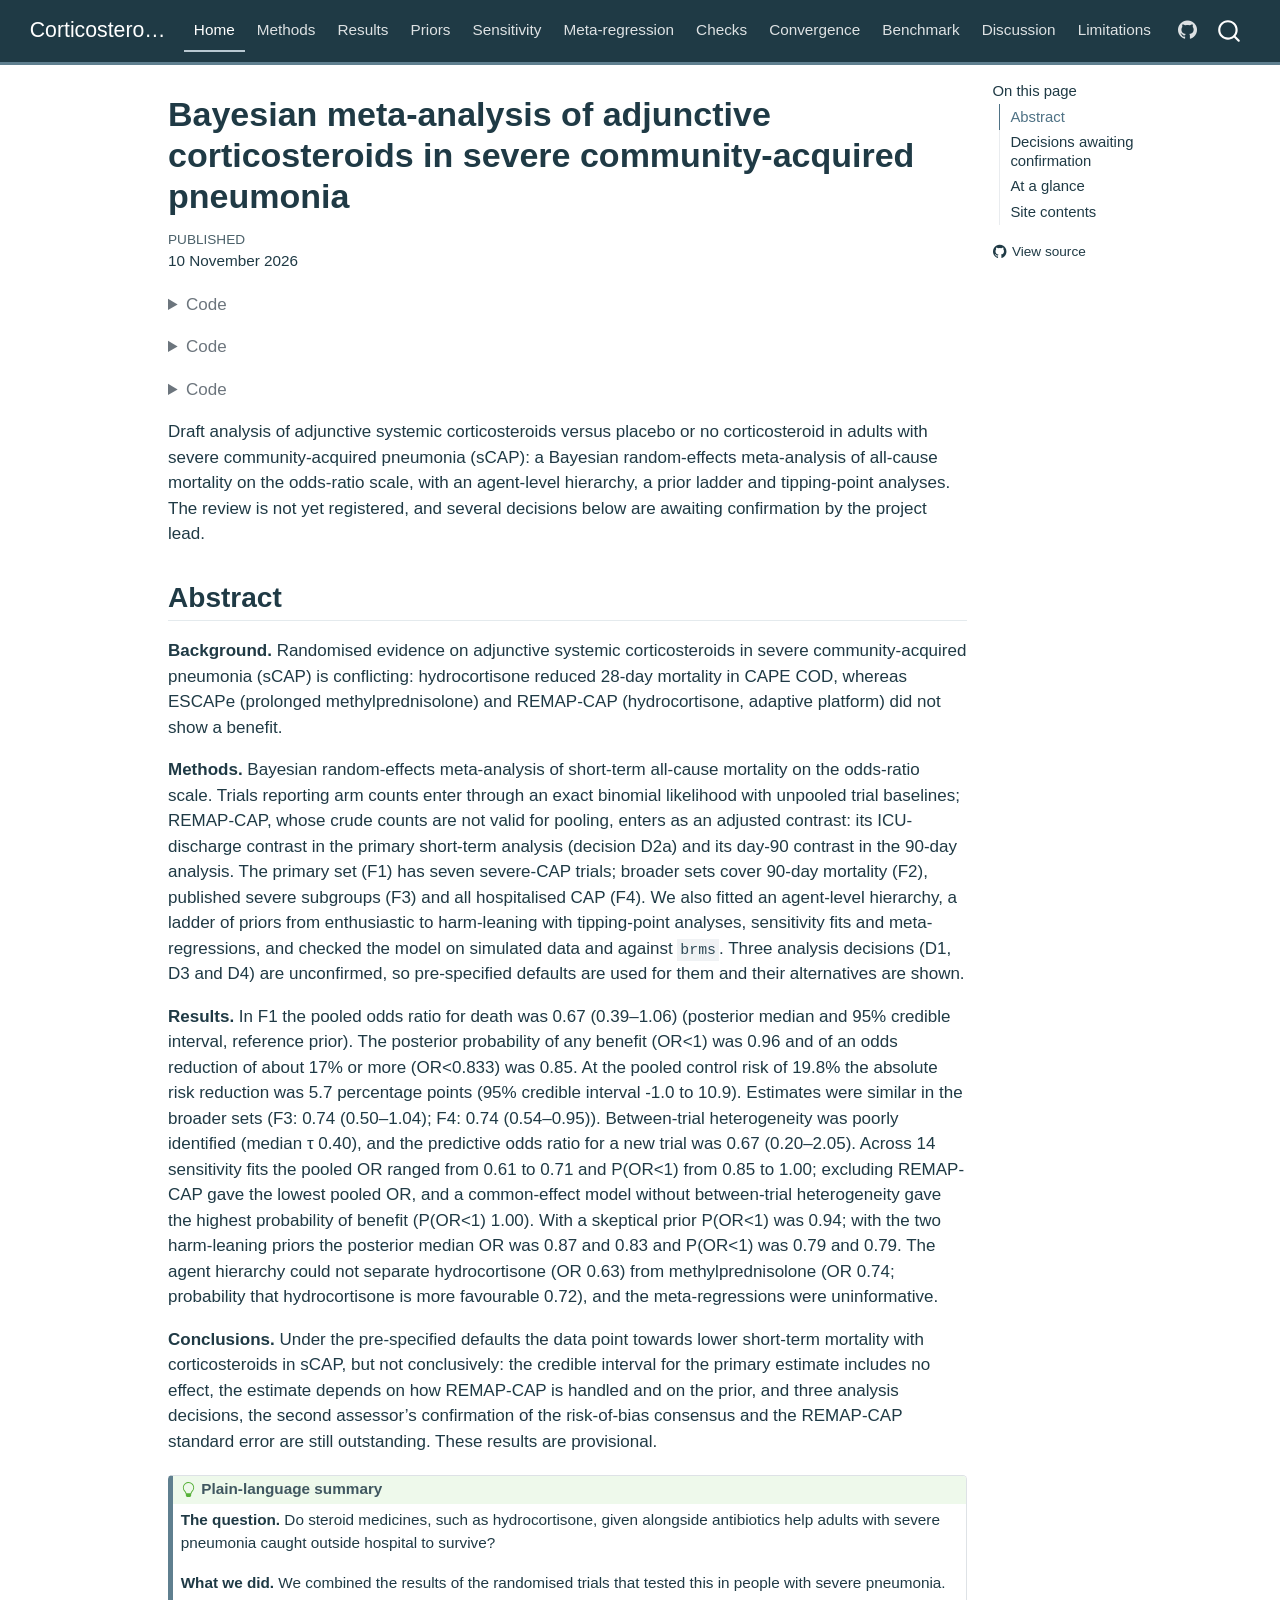
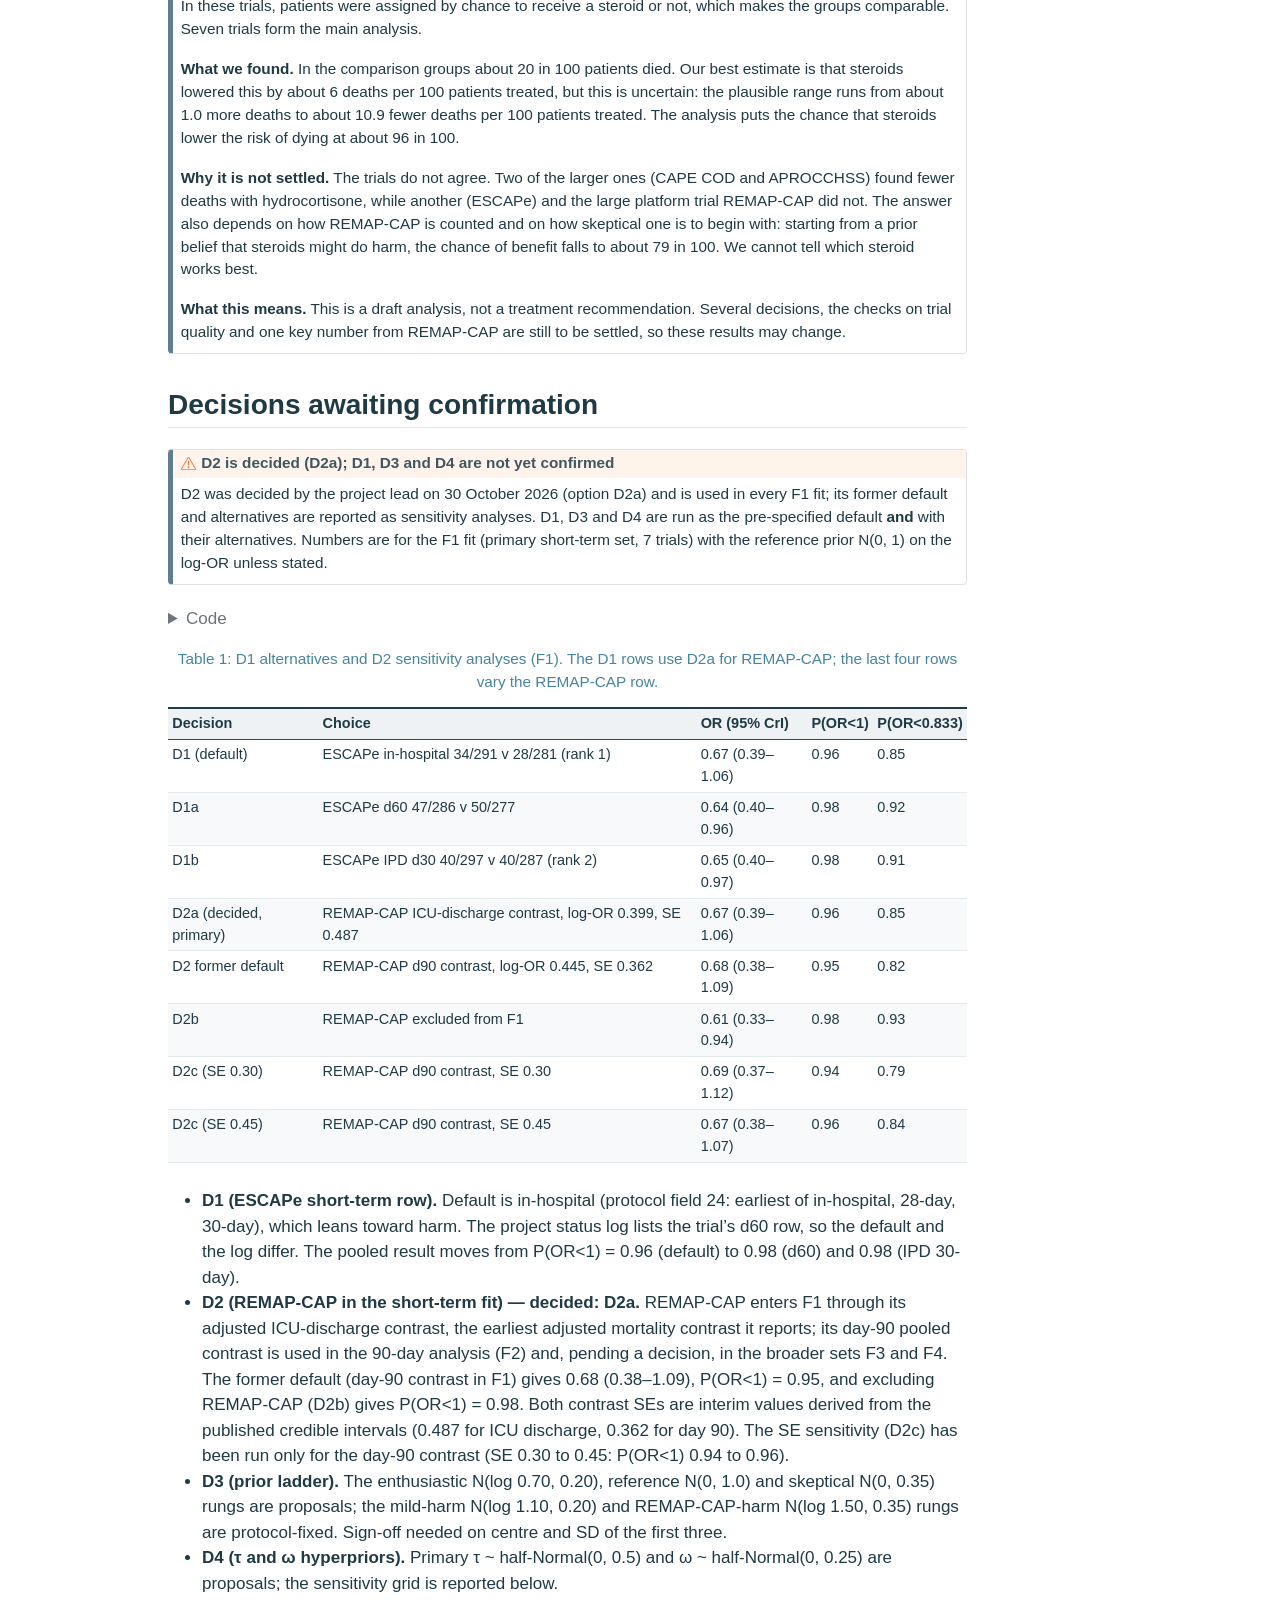
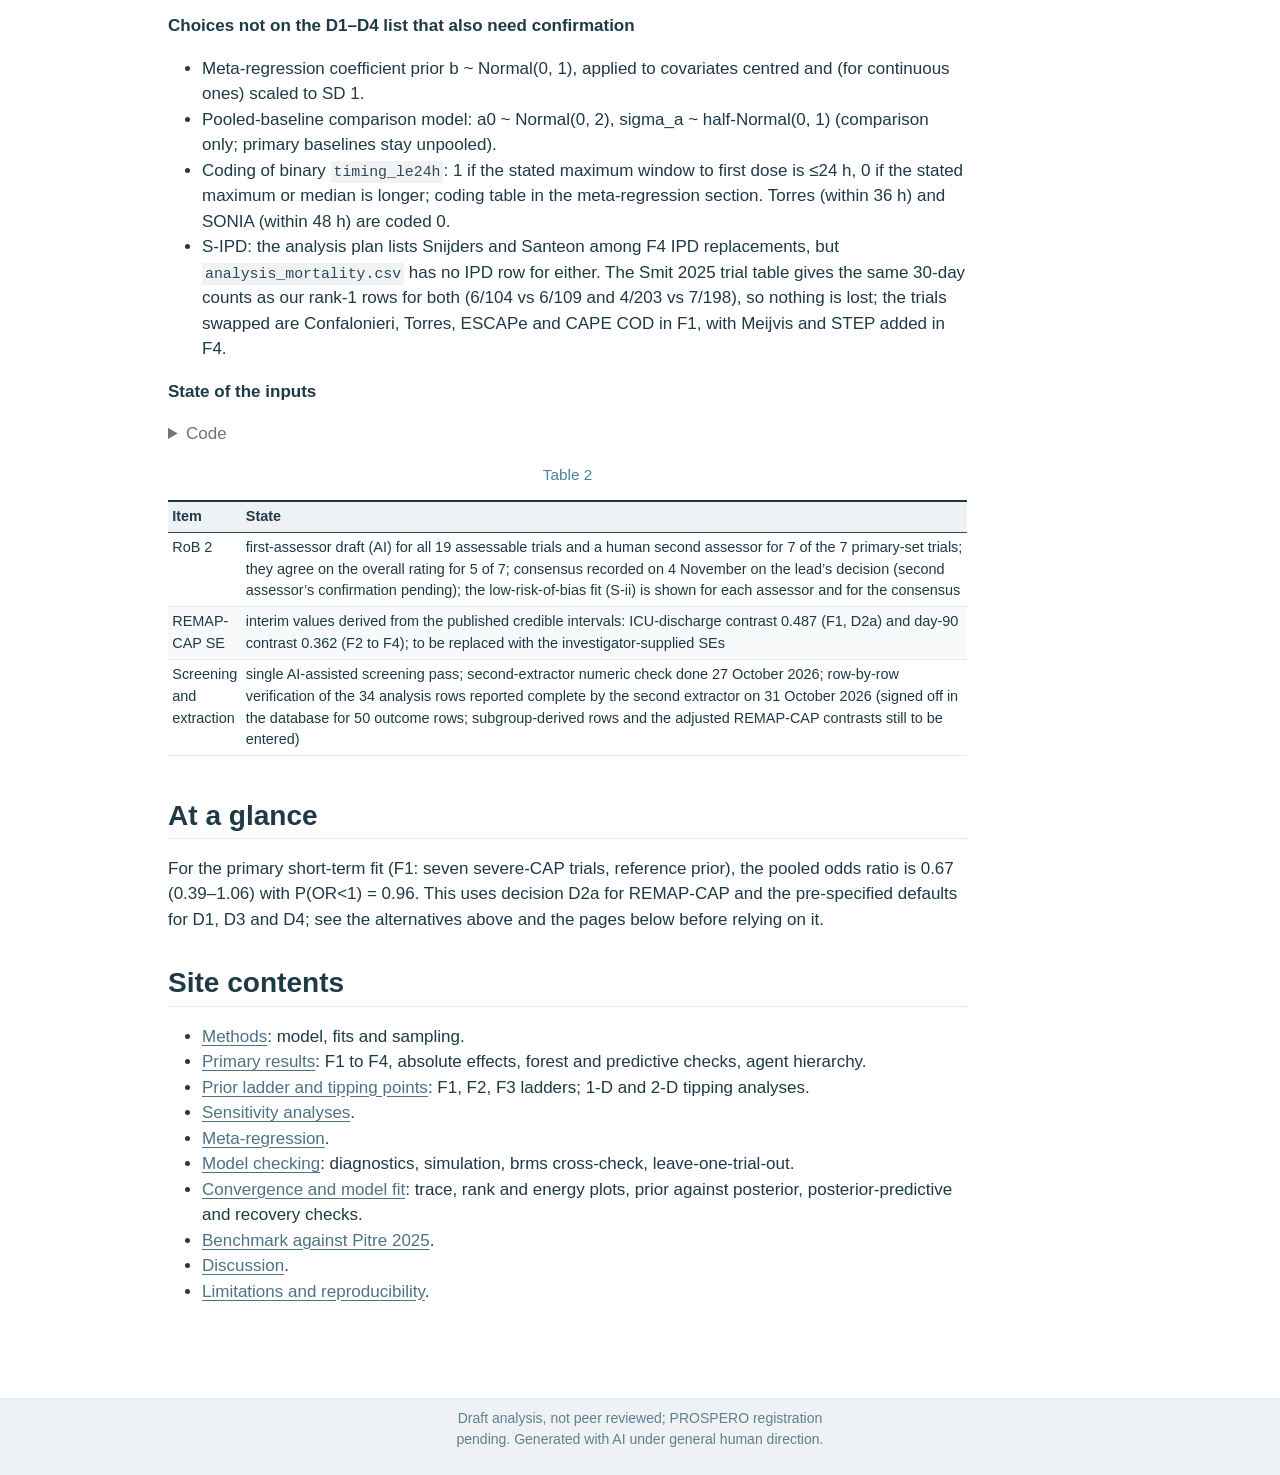
==== docs/index.html @ bb54af16 "Apply D2a to the report text, re-run pipeline, report-level PRISMA draft - Report: index, sensitivit" ====
<!DOCTYPE html>
<html xmlns="http://www.w3.org/1999/xhtml" lang="en" xml:lang="en"><head>

<meta charset="utf-8">
<meta name="generator" content="quarto-1.11.9">

<meta name="viewport" content="width=device-width, initial-scale=1.0, user-scalable=yes">

<meta name="author" content="">
<meta name="dcterms.date" content="2026-11-10">

<title>Bayesian meta-analysis of adjunctive corticosteroids in severe community-acquired pneumonia – Corticosteroids in sCAP</title>
<style>
/* Default styles provided by pandoc.
** See https://pandoc.org/MANUAL.html#variables-for-html for config info.
*/
span.smallcaps{font-variant: small-caps;}
div.columns{display: flex; gap: 1.5em;}
div.column{flex: auto;}
@media screen {
div.columns{gap: min(4vw, 1.5em);}
div.column{overflow-x: auto;}
}
div.hanging-indent{margin-left: 1.5em; text-indent: -1.5em;}
ul.task-list{list-style: none;}
ul.task-list li input[type="checkbox"] {
  width: 0.8em;
  margin: 0 0.8em 0.2em -1em; /* quarto-specific, see https://github.com/quarto-dev/quarto-cli/issues/4556 */ 
  vertical-align: middle;
}
/* CSS for syntax highlighting */
html { -webkit-text-size-adjust: 100%; }
pre > code.sourceCode { white-space: pre; position: relative; }
pre > code.sourceCode > span { display: inline-block; line-height: 1.25; }
pre > code.sourceCode > span:empty { height: 1.2em; }
.sourceCode { overflow: visible; }
code.sourceCode > span { color: inherit; text-decoration: inherit; }
div.sourceCode { margin: 1em 0; }
pre.sourceCode { margin: 0; }
@media screen {
div.sourceCode { overflow: auto; }
}
@media print {
pre > code.sourceCode { white-space: pre-wrap; }
pre > code.sourceCode > span { text-indent: -5em; padding-left: 5em; }
}
pre.numberSource code
  { counter-reset: source-line 0; }
pre.numberSource code > span
  { position: relative; left: -4em; counter-increment: source-line; }
pre.numberSource code > span > a:first-child::before
  { content: counter(source-line);
    position: relative; left: -1em; text-align: right; vertical-align: baseline;
    border: none; display: inline-block;
    -webkit-touch-callout: none; -webkit-user-select: none;
    -khtml-user-select: none; -moz-user-select: none;
    -ms-user-select: none; user-select: none;
    padding: 0 4px; width: 4em;
  }
pre.numberSource { margin-left: 3em;  padding-left: 4px; }
div.sourceCode
  {   }
@media screen {
pre > code.sourceCode > span > a:first-child::before { text-decoration: underline; }
}
</style>


<script src="site_libs/quarto-nav/quarto-nav.js"></script>
<script src="site_libs/quarto-nav/headroom.min.js"></script>
<script src="site_libs/clipboard/clipboard.min.js"></script>
<script src="site_libs/quarto-search/autocomplete.umd.js"></script>
<script src="site_libs/quarto-search/fuse.min.js"></script>
<script src="site_libs/quarto-search/quarto-search.js"></script>
<meta name="quarto:offset" content="./">
<script src="site_libs/quarto-html/quarto.js" type="module"></script>
<script src="site_libs/quarto-html/tabsets/tabsets.js" type="module"></script>
<script src="site_libs/quarto-html/scrollable-regions/scrollable-regions.js" type="module"></script>
<script src="site_libs/quarto-html/popper.min.js"></script>
<script src="site_libs/quarto-html/tippy.umd.min.js"></script>
<script src="site_libs/quarto-html/anchor.min.js"></script>
<link href="site_libs/quarto-html/tippy.css" rel="stylesheet">
<link href="site_libs/quarto-html/quarto-syntax-highlighting-63b5708e65d6cd79cd7618c58d0c21e7.css" rel="stylesheet" id="quarto-text-highlighting-styles">
<script src="site_libs/bootstrap/bootstrap.min.js"></script>
<link href="site_libs/bootstrap/bootstrap-icons.css" rel="stylesheet">
<link href="site_libs/bootstrap/bootstrap-1aaa846398f9ed41f00b4dc0e5685021.min.css" rel="stylesheet" append-hash="true" id="quarto-bootstrap" data-mode="light">
<script id="quarto-search-options" type="application/json">{
  "location": "navbar",
  "copy-button": false,
  "collapse-after": 3,
  "panel-placement": "end",
  "type": "overlay",
  "limit": 50,
  "keyboard-shortcut": [
    "f",
    "/",
    "s"
  ],
  "show-item-context": false,
  "language": {
    "search-no-results-text": "No results",
    "search-matching-documents-text": "matching documents",
    "search-copy-link-title": "Copy link to search",
    "search-hide-matches-text": "Hide additional matches",
    "search-more-match-text": "more match in this document",
    "search-more-matches-text": "more matches in this document",
    "search-clear-button-title": "Clear",
    "search-text-placeholder": "",
    "search-detached-cancel-button-title": "Cancel",
    "search-submit-button-title": "Submit",
    "search-label": "Search"
  }
}</script>


</head>

<body class="nav-fixed quarto-light"><a id="quarto-skip-link" class="visually-hidden-focusable" href="#quarto-document-content">Skip to main content</a>

<div id="quarto-search-results"></div>
  <header id="quarto-header" class="headroom fixed-top">
    <nav class="navbar navbar-expand-lg " data-bs-theme="dark" aria-label="Site">
      <div class="navbar-container container-fluid">
      <div class="navbar-brand-container mx-auto">
    <a class="navbar-brand" href="./index.html">
    <span class="navbar-title">Corticosteroids in sCAP</span>
    </a>
  </div>
          <button class="navbar-toggler" type="button" data-bs-toggle="collapse" data-bs-target="#navbarCollapse" aria-controls="navbarCollapse" aria-expanded="false" aria-label="Toggle navigation" onclick="if (window.quartoToggleHeadroom) { window.quartoToggleHeadroom(); }">
  <span class="navbar-toggler-icon"></span>
</button>
          <div class="collapse navbar-collapse" id="navbarCollapse">
            <ul class="navbar-nav navbar-nav-scroll me-auto">
  <li class="nav-item">
    <a class="nav-link active" href="./index.html" aria-current="page"> 
<span class="menu-text">Home</span></a>
  </li>  
  <li class="nav-item">
    <a class="nav-link" href="./methods.html"> 
<span class="menu-text">Methods</span></a>
  </li>  
  <li class="nav-item">
    <a class="nav-link" href="./results.html"> 
<span class="menu-text">Results</span></a>
  </li>  
  <li class="nav-item">
    <a class="nav-link" href="./priors.html"> 
<span class="menu-text">Priors</span></a>
  </li>  
  <li class="nav-item">
    <a class="nav-link" href="./sensitivity.html"> 
<span class="menu-text">Sensitivity</span></a>
  </li>  
  <li class="nav-item">
    <a class="nav-link" href="./metaregression.html"> 
<span class="menu-text">Meta-regression</span></a>
  </li>  
  <li class="nav-item">
    <a class="nav-link" href="./checks.html"> 
<span class="menu-text">Checks</span></a>
  </li>  
  <li class="nav-item">
    <a class="nav-link" href="./convergence.html"> 
<span class="menu-text">Convergence</span></a>
  </li>  
  <li class="nav-item">
    <a class="nav-link" href="./benchmark.html"> 
<span class="menu-text">Benchmark</span></a>
  </li>  
  <li class="nav-item">
    <a class="nav-link" href="./discussion.html"> 
<span class="menu-text">Discussion</span></a>
  </li>  
  <li class="nav-item">
    <a class="nav-link" href="./limitations.html"> 
<span class="menu-text">Limitations</span></a>
  </li>  
</ul>
            <ul class="navbar-nav navbar-nav-scroll ms-auto">
  <li class="nav-item compact">
    <a class="nav-link" href="https://github.com/Russlewisbo/CAP-steroids"> <i class="bi bi-github" role="img" aria-label="GitHub repository">
</i> 
<span class="menu-text"></span></a>
  </li>  
</ul>
          </div> <!-- /navcollapse -->
            <div class="quarto-navbar-tools">
</div>
            <div id="quarto-search" class="" title="Search"></div>
      </div> <!-- /container-fluid -->
    </nav>
</header>
<!-- content -->
<div id="quarto-content" class="quarto-container page-columns page-rows-contents page-layout-article page-navbar">
<!-- sidebar -->
<!-- margin-sidebar -->
    <div id="quarto-margin-sidebar" class="sidebar margin-sidebar">
        <nav id="TOC" role="doc-toc" aria-labelledby="toc-title" class="toc-active">
    <h2 id="toc-title">On this page</h2>
   
  <ul>
  <li><a href="#abstract" id="toc-abstract" class="nav-link active" data-scroll-target="#abstract">Abstract</a></li>
  <li><a href="#decisions-awaiting-confirmation" id="toc-decisions-awaiting-confirmation" class="nav-link" data-scroll-target="#decisions-awaiting-confirmation">Decisions awaiting confirmation</a></li>
  <li><a href="#at-a-glance" id="toc-at-a-glance" class="nav-link" data-scroll-target="#at-a-glance">At a glance</a></li>
  <li><a href="#site-contents" id="toc-site-contents" class="nav-link" data-scroll-target="#site-contents">Site contents</a></li>
  </ul>
<div class="toc-actions"><ul><li><a href="https://github.com/Russlewisbo/CAP-steroids/blob/main/index.qmd" class="toc-action"><i class="bi bi-github"></i>View source</a></li></ul></div></nav>
    </div>
<!-- main -->
<main class="content" id="quarto-document-content" tabindex="-1">

<header id="title-block-header" class="quarto-title-block default">
<div class="quarto-title">
<h1 class="title">Bayesian meta-analysis of adjunctive corticosteroids in severe community-acquired pneumonia</h1>
</div>



<div class="quarto-title-meta">

    
    <div>
    <div class="quarto-title-meta-heading">Published</div>
    <div class="quarto-title-meta-contents">
      <p class="date">10 November 2026</p>
    </div>
  </div>
  
    
  </div>
  


</header>


<div class="cell">
<details class="code-fold">
<summary>Code</summary>
<div class="code-copy-outer-scaffold"><div class="sourceCode cell-code" id="cb1"><pre class="sourceCode r code-with-copy"><code class="sourceCode r"><span id="cb1-1"><a href="#cb1-1" aria-hidden="true" tabindex="-1"></a><span class="fu">library</span>(targets)</span>
<span id="cb1-2"><a href="#cb1-2" aria-hidden="true" tabindex="-1"></a><span class="fu">library</span>(dplyr)</span>
<span id="cb1-3"><a href="#cb1-3" aria-hidden="true" tabindex="-1"></a><span class="fu">library</span>(knitr)</span></code></pre></div><button title="Copy to Clipboard" class="code-copy-button"><i class="bi"></i></button></div>
</details>
</div>
<div class="cell">
<details class="code-fold">
<summary>Code</summary>
<div class="code-copy-outer-scaffold"><div class="sourceCode cell-code" id="cb2"><pre class="sourceCode r code-with-copy"><code class="sourceCode r"><span id="cb2-1"><a href="#cb2-1" aria-hidden="true" tabindex="-1"></a><span class="fu">source</span>(<span class="st">"_helpers.R"</span>)</span></code></pre></div><button title="Copy to Clipboard" class="code-copy-button"><i class="bi"></i></button></div>
</details>
</div>
<div class="cell">
<details class="code-fold">
<summary>Code</summary>
<div class="code-copy-outer-scaffold"><div class="sourceCode cell-code" id="cb3"><pre class="sourceCode r code-with-copy"><code class="sourceCode r"><span id="cb3-1"><a href="#cb3-1" aria-hidden="true" tabindex="-1"></a><span class="co"># Every table and figure on this site is read from the targets store (analysis/_targets)</span></span>
<span id="cb3-2"><a href="#cb3-2" aria-hidden="true" tabindex="-1"></a>s <span class="ot">&lt;-</span> <span class="fu">tar_read</span>(all_summary)</span>
<span id="cb3-3"><a href="#cb3-3" aria-hidden="true" tabindex="-1"></a>rob <span class="ot">&lt;-</span> <span class="fu">tar_read</span>(s_ii_status)</span>
<span id="cb3-4"><a href="#cb3-4" aria-hidden="true" tabindex="-1"></a>f1 <span class="ot">&lt;-</span> <span class="fu">filter</span>(s, id <span class="sc">==</span> <span class="st">"F1_default"</span>)</span>
<span id="cb3-5"><a href="#cb3-5" aria-hidden="true" tabindex="-1"></a>agent <span class="ot">&lt;-</span> <span class="fu">tar_read</span>(agent_F1)</span>
<span id="cb3-6"><a href="#cb3-6" aria-hidden="true" tabindex="-1"></a>sens_f1 <span class="ot">&lt;-</span> s <span class="sc">|&gt;</span> <span class="fu">filter</span>(set <span class="sc">==</span> <span class="st">"F1"</span>, (group <span class="sc">==</span> <span class="st">"sens"</span> <span class="sc">|</span> id <span class="sc">%in%</span> <span class="fu">c</span>(<span class="st">"F1_D2b"</span>, <span class="st">"F1_D2_d90"</span>)))</span></code></pre></div><button title="Copy to Clipboard" class="code-copy-button"><i class="bi"></i></button></div>
</details>
</div>
<p>Draft analysis of adjunctive systemic corticosteroids versus placebo or no corticosteroid in adults with severe community-acquired pneumonia (sCAP): a Bayesian random-effects meta-analysis of all-cause mortality on the odds-ratio scale, with an agent-level hierarchy, a prior ladder and tipping-point analyses. The review is not yet registered, and several decisions below are awaiting confirmation by the project lead.</p>
<section id="abstract" class="level2">
<h2 class="anchored" data-anchor-id="abstract">Abstract</h2>
<p><strong>Background.</strong> Randomised evidence on adjunctive systemic corticosteroids in severe community-acquired pneumonia (sCAP) is conflicting: hydrocortisone reduced 28-day mortality in CAPE COD, whereas ESCAPe (prolonged methylprednisolone) and REMAP-CAP (hydrocortisone, adaptive platform) did not show a benefit.</p>
<p><strong>Methods.</strong> Bayesian random-effects meta-analysis of short-term all-cause mortality on the odds-ratio scale. Trials reporting arm counts enter through an exact binomial likelihood with unpooled trial baselines; REMAP-CAP, whose crude counts are not valid for pooling, enters as an adjusted contrast: its ICU-discharge contrast in the primary short-term analysis (decision D2a) and its day-90 contrast in the 90-day analysis. The primary set (F1) has seven severe-CAP trials; broader sets cover 90-day mortality (F2), published severe subgroups (F3) and all hospitalised CAP (F4). We also fitted an agent-level hierarchy, a ladder of priors from enthusiastic to harm-leaning with tipping-point analyses, sensitivity fits and meta-regressions, and checked the model on simulated data and against <code>brms</code>. Three analysis decisions (D1, D3 and D4) are unconfirmed, so pre-specified defaults are used for them and their alternatives are shown.</p>
<p><strong>Results.</strong> In F1 the pooled odds ratio for death was 0.67 (0.39–1.06) (posterior median and 95% credible interval, reference prior). The posterior probability of any benefit (OR&lt;1) was 0.96 and of an odds reduction of about 17% or more (OR&lt;0.833) was 0.85. At the pooled control risk of 19.8% the absolute risk reduction was 5.7 percentage points (95% credible interval -1.0 to 10.9). Estimates were similar in the broader sets (F3: 0.74 (0.50–1.04); F4: 0.74 (0.54–0.95)). Between-trial heterogeneity was poorly identified (median τ 0.40), and the predictive odds ratio for a new trial was 0.67 (0.20–2.05). Across 14 sensitivity fits the pooled OR ranged from 0.61 to 0.71 and P(OR&lt;1) from 0.85 to 1.00; excluding REMAP-CAP gave the lowest pooled OR, and a common-effect model without between-trial heterogeneity gave the highest probability of benefit (P(OR&lt;1) 1.00). With a skeptical prior P(OR&lt;1) was 0.94; with the two harm-leaning priors the posterior median OR was 0.87 and 0.83 and P(OR&lt;1) was 0.79 and 0.79. The agent hierarchy could not separate hydrocortisone (OR 0.63) from methylprednisolone (OR 0.74; probability that hydrocortisone is more favourable 0.72), and the meta-regressions were uninformative.</p>
<p><strong>Conclusions.</strong> Under the pre-specified defaults the data point towards lower short-term mortality with corticosteroids in sCAP, but not conclusively: the credible interval for the primary estimate includes no effect, the estimate depends on how REMAP-CAP is handled and on the prior, and three analysis decisions, the second assessor’s confirmation of the risk-of-bias consensus and the REMAP-CAP standard error are still outstanding. These results are provisional.</p>
<div class="callout callout-style-default callout-tip callout-titled">
<div class="callout-header d-flex align-content-center">
<div class="callout-icon-container">
<i class="callout-icon"></i>
</div>
<div class="callout-title-container flex-fill">
<span class="screen-reader-only">Tip</span>Plain-language summary
</div>
</div>
<div class="callout-body-container callout-body">
<p><strong>The question.</strong> Do steroid medicines, such as hydrocortisone, given alongside antibiotics help adults with severe pneumonia caught outside hospital to survive?</p>
<p><strong>What we did.</strong> We combined the results of the randomised trials that tested this in people with severe pneumonia. In these trials, patients were assigned by chance to receive a steroid or not, which makes the groups comparable. Seven trials form the main analysis.</p>
<p><strong>What we found.</strong> In the comparison groups about 20 in 100 patients died. Our best estimate is that steroids lowered this by about 6 deaths per 100 patients treated, but this is uncertain: the plausible range runs from about 1.0 more deaths to about 10.9 fewer deaths per 100 patients treated. The analysis puts the chance that steroids lower the risk of dying at about 96 in 100.</p>
<p><strong>Why it is not settled.</strong> The trials do not agree. Two of the larger ones (CAPE COD and APROCCHSS) found fewer deaths with hydrocortisone, while another (ESCAPe) and the large platform trial REMAP-CAP did not. The answer also depends on how REMAP-CAP is counted and on how skeptical one is to begin with: starting from a prior belief that steroids might do harm, the chance of benefit falls to about 79 in 100. We cannot tell which steroid works best.</p>
<p><strong>What this means.</strong> This is a draft analysis, not a treatment recommendation. Several decisions, the checks on trial quality and one key number from REMAP-CAP are still to be settled, so these results may change.</p>
</div>
</div>
</section>
<section id="decisions-awaiting-confirmation" class="level2">
<h2 class="anchored" data-anchor-id="decisions-awaiting-confirmation">Decisions awaiting confirmation</h2>
<div class="callout callout-style-default callout-warning callout-titled">
<div class="callout-header d-flex align-content-center">
<div class="callout-icon-container">
<i class="callout-icon"></i>
</div>
<div class="callout-title-container flex-fill">
<span class="screen-reader-only">Warning</span>D2 is decided (D2a); D1, D3 and D4 are not yet confirmed
</div>
</div>
<div class="callout-body-container callout-body">
<p>D2 was decided by the project lead on 30 October 2026 (option D2a) and is used in every F1 fit; its former default and alternatives are reported as sensitivity analyses. D1, D3 and D4 are run as the pre-specified default <strong>and</strong> with their alternatives. Numbers are for the F1 fit (primary short-term set, 7 trials) with the reference prior N(0, 1) on the log-OR unless stated.</p>
</div>
</div>
<div class="cell">
<details class="code-fold">
<summary>Code</summary>
<div class="code-copy-outer-scaffold"><div class="sourceCode cell-code" id="cb4"><pre class="sourceCode r code-with-copy"><code class="sourceCode r"><span id="cb4-1"><a href="#cb4-1" aria-hidden="true" tabindex="-1"></a>dec <span class="ot">&lt;-</span> <span class="fu">tibble</span>(</span>
<span id="cb4-2"><a href="#cb4-2" aria-hidden="true" tabindex="-1"></a>  <span class="at">Decision =</span> <span class="fu">c</span>(<span class="st">"D1 (default)"</span>, <span class="st">"D1a"</span>, <span class="st">"D1b"</span>, <span class="st">"D2a (decided, primary)"</span>, <span class="st">"D2 former default"</span>, <span class="st">"D2b"</span>, <span class="st">"D2c (SE 0.30)"</span>, <span class="st">"D2c (SE 0.45)"</span>),</span>
<span id="cb4-3"><a href="#cb4-3" aria-hidden="true" tabindex="-1"></a>  <span class="at">Choice =</span> <span class="fu">c</span>(<span class="st">"ESCAPe in-hospital 34/291 v 28/281 (rank 1)"</span>, <span class="st">"ESCAPe d60 47/286 v 50/277"</span>,</span>
<span id="cb4-4"><a href="#cb4-4" aria-hidden="true" tabindex="-1"></a>             <span class="st">"ESCAPe IPD d30 40/297 v 40/287 (rank 2)"</span>,</span>
<span id="cb4-5"><a href="#cb4-5" aria-hidden="true" tabindex="-1"></a>             <span class="st">"REMAP-CAP ICU-discharge contrast, log-OR 0.399, SE 0.487"</span>, <span class="st">"REMAP-CAP d90 contrast, log-OR 0.445, SE 0.362"</span>,</span>
<span id="cb4-6"><a href="#cb4-6" aria-hidden="true" tabindex="-1"></a>             <span class="st">"REMAP-CAP excluded from F1"</span>, <span class="st">"REMAP-CAP d90 contrast, SE 0.30"</span>, <span class="st">"REMAP-CAP d90 contrast, SE 0.45"</span>),</span>
<span id="cb4-7"><a href="#cb4-7" aria-hidden="true" tabindex="-1"></a>  <span class="at">id =</span> <span class="fu">c</span>(<span class="st">"F1_default"</span>, <span class="st">"F1_D1a"</span>, <span class="st">"F1_D1b"</span>, <span class="st">"F1_default"</span>, <span class="st">"F1_D2_d90"</span>, <span class="st">"F1_D2b"</span>, <span class="st">"F1_D2c_se030"</span>, <span class="st">"F1_D2c_se045"</span>)) <span class="sc">|&gt;</span></span>
<span id="cb4-8"><a href="#cb4-8" aria-hidden="true" tabindex="-1"></a>  <span class="fu">left_join</span>(s, <span class="at">by =</span> <span class="st">"id"</span>) <span class="sc">|&gt;</span></span>
<span id="cb4-9"><a href="#cb4-9" aria-hidden="true" tabindex="-1"></a>  <span class="fu">transmute</span>(Decision, Choice, <span class="st">`</span><span class="at">OR (95% CrI)</span><span class="st">`</span> <span class="ot">=</span> <span class="fu">or_ci</span>(OR_median, OR_q025, OR_q975),</span>
<span id="cb4-10"><a href="#cb4-10" aria-hidden="true" tabindex="-1"></a>            <span class="st">`</span><span class="at">P(OR&lt;1)</span><span class="st">`</span> <span class="ot">=</span> <span class="fu">pr</span>(P_OR_lt_1), <span class="st">`</span><span class="at">P(OR&lt;0.833)</span><span class="st">`</span> <span class="ot">=</span> <span class="fu">pr</span>(<span class="st">`</span><span class="at">P_OR_lt_0.833</span><span class="st">`</span>))</span>
<span id="cb4-11"><a href="#cb4-11" aria-hidden="true" tabindex="-1"></a><span class="fu">kable</span>(dec, <span class="at">caption =</span> <span class="st">"D1 alternatives and D2 sensitivity analyses (F1). The D1 rows use D2a for REMAP-CAP; the last four rows vary the REMAP-CAP row."</span>)</span></code></pre></div><button title="Copy to Clipboard" class="code-copy-button"><i class="bi"></i></button></div>
</details>
<div id="tbl-decisions" class="cell quarto-float quarto-figure quarto-figure-center anchored">
<figure class="quarto-float quarto-float-tbl figure">
<figcaption class="quarto-float-caption-top quarto-float-caption quarto-float-tbl" id="tbl-decisions-caption-0ceaefa1-69ba-4598-a22c-09a6ac19f8ca">
Table&nbsp;1: D1 alternatives and D2 sensitivity analyses (F1). The D1 rows use D2a for REMAP-CAP; the last four rows vary the REMAP-CAP row.
</figcaption>
<div aria-describedby="tbl-decisions-caption-0ceaefa1-69ba-4598-a22c-09a6ac19f8ca">
<div class="cell-output-display">
<table class="cell caption-top table table-sm table-striped small">
<colgroup>
<col style="width: 19%">
<col style="width: 48%">
<col style="width: 14%">
<col style="width: 6%">
<col style="width: 10%">
</colgroup>
<thead>
<tr class="header">
<th style="text-align: left;">Decision</th>
<th style="text-align: left;">Choice</th>
<th style="text-align: left;">OR (95% CrI)</th>
<th style="text-align: left;">P(OR&lt;1)</th>
<th style="text-align: left;">P(OR&lt;0.833)</th>
</tr>
</thead>
<tbody>
<tr class="odd">
<td style="text-align: left;">D1 (default)</td>
<td style="text-align: left;">ESCAPe in-hospital 34/291 v 28/281 (rank 1)</td>
<td style="text-align: left;">0.67 (0.39–1.06)</td>
<td style="text-align: left;">0.96</td>
<td style="text-align: left;">0.85</td>
</tr>
<tr class="even">
<td style="text-align: left;">D1a</td>
<td style="text-align: left;">ESCAPe d60 47/286 v 50/277</td>
<td style="text-align: left;">0.64 (0.40–0.96)</td>
<td style="text-align: left;">0.98</td>
<td style="text-align: left;">0.92</td>
</tr>
<tr class="odd">
<td style="text-align: left;">D1b</td>
<td style="text-align: left;">ESCAPe IPD d30 40/297 v 40/287 (rank 2)</td>
<td style="text-align: left;">0.65 (0.40–0.97)</td>
<td style="text-align: left;">0.98</td>
<td style="text-align: left;">0.91</td>
</tr>
<tr class="even">
<td style="text-align: left;">D2a (decided, primary)</td>
<td style="text-align: left;">REMAP-CAP ICU-discharge contrast, log-OR 0.399, SE 0.487</td>
<td style="text-align: left;">0.67 (0.39–1.06)</td>
<td style="text-align: left;">0.96</td>
<td style="text-align: left;">0.85</td>
</tr>
<tr class="odd">
<td style="text-align: left;">D2 former default</td>
<td style="text-align: left;">REMAP-CAP d90 contrast, log-OR 0.445, SE 0.362</td>
<td style="text-align: left;">0.68 (0.38–1.09)</td>
<td style="text-align: left;">0.95</td>
<td style="text-align: left;">0.82</td>
</tr>
<tr class="even">
<td style="text-align: left;">D2b</td>
<td style="text-align: left;">REMAP-CAP excluded from F1</td>
<td style="text-align: left;">0.61 (0.33–0.94)</td>
<td style="text-align: left;">0.98</td>
<td style="text-align: left;">0.93</td>
</tr>
<tr class="odd">
<td style="text-align: left;">D2c (SE 0.30)</td>
<td style="text-align: left;">REMAP-CAP d90 contrast, SE 0.30</td>
<td style="text-align: left;">0.69 (0.37–1.12)</td>
<td style="text-align: left;">0.94</td>
<td style="text-align: left;">0.79</td>
</tr>
<tr class="even">
<td style="text-align: left;">D2c (SE 0.45)</td>
<td style="text-align: left;">REMAP-CAP d90 contrast, SE 0.45</td>
<td style="text-align: left;">0.67 (0.38–1.07)</td>
<td style="text-align: left;">0.96</td>
<td style="text-align: left;">0.84</td>
</tr>
</tbody>
</table>
</div>
</div>
</figure>
</div>
</div>
<ul>
<li><strong>D1 (ESCAPe short-term row).</strong> Default is in-hospital (protocol field 24: earliest of in-hospital, 28-day, 30-day), which leans toward harm. The project status log lists the trial’s d60 row, so the default and the log differ. The pooled result moves from P(OR&lt;1) = 0.96 (default) to 0.98 (d60) and 0.98 (IPD 30-day).</li>
<li><strong>D2 (REMAP-CAP in the short-term fit) — decided: D2a.</strong> REMAP-CAP enters F1 through its adjusted ICU-discharge contrast, the earliest adjusted mortality contrast it reports; its day-90 pooled contrast is used in the 90-day analysis (F2) and, pending a decision, in the broader sets F3 and F4. The former default (day-90 contrast in F1) gives 0.68 (0.38–1.09), P(OR&lt;1) = 0.95, and excluding REMAP-CAP (D2b) gives P(OR&lt;1) = 0.98. Both contrast SEs are interim values derived from the published credible intervals (0.487 for ICU discharge, 0.362 for day 90). The SE sensitivity (D2c) has been run only for the day-90 contrast (SE 0.30 to 0.45: P(OR&lt;1) 0.94 to 0.96).</li>
<li><strong>D3 (prior ladder).</strong> The enthusiastic N(log 0.70, 0.20), reference N(0, 1.0) and skeptical N(0, 0.35) rungs are proposals; the mild-harm N(log 1.10, 0.20) and REMAP-CAP-harm N(log 1.50, 0.35) rungs are protocol-fixed. Sign-off needed on centre and SD of the first three.</li>
<li><strong>D4 (τ and ω hyperpriors).</strong> Primary τ ~ half-Normal(0, 0.5) and ω ~ half-Normal(0, 0.25) are proposals; the sensitivity grid is reported below.</li>
</ul>
<p><strong>Choices not on the D1–D4 list that also need confirmation</strong></p>
<ul>
<li>Meta-regression coefficient prior b ~ Normal(0, 1), applied to covariates centred and (for continuous ones) scaled to SD 1.</li>
<li>Pooled-baseline comparison model: a0 ~ Normal(0, 2), sigma_a ~ half-Normal(0, 1) (comparison only; primary baselines stay unpooled).</li>
<li>Coding of binary <code>timing_le24h</code>: 1 if the stated maximum window to first dose is ≤24 h, 0 if the stated maximum or median is longer; coding table in the meta-regression section. Torres (within 36 h) and SONIA (within 48 h) are coded 0.</li>
<li>S-IPD: the analysis plan lists Snijders and Santeon among F4 IPD replacements, but <code>analysis_mortality.csv</code> has no IPD row for either. The Smit 2025 trial table gives the same 30-day counts as our rank-1 rows for both (6/104 vs 6/109 and 4/203 vs 7/198), so nothing is lost; the trials swapped are Confalonieri, Torres, ESCAPe and CAPE COD in F1, with Meijvis and STEP added in F4.</li>
</ul>
<p><strong>State of the inputs</strong></p>
<div class="cell">
<details class="code-fold">
<summary>Code</summary>
<div class="code-copy-outer-scaffold"><div class="sourceCode cell-code" id="cb5"><pre class="sourceCode r code-with-copy"><code class="sourceCode r"><span id="cb5-1"><a href="#cb5-1" aria-hidden="true" tabindex="-1"></a>status <span class="ot">&lt;-</span> <span class="fu">tibble</span>(</span>
<span id="cb5-2"><a href="#cb5-2" aria-hidden="true" tabindex="-1"></a>  <span class="at">Item =</span> <span class="fu">c</span>(<span class="st">"RoB 2"</span>, <span class="st">"REMAP-CAP SE"</span>, <span class="st">"Screening and extraction"</span>),</span>
<span id="cb5-3"><a href="#cb5-3" aria-hidden="true" tabindex="-1"></a>  <span class="at">State =</span> <span class="fu">c</span>(<span class="fu">sprintf</span>(<span class="st">"first-assessor draft (AI) for all %d assessable trials and a human second assessor for %d of the %d primary-set trials; they agree on the overall rating for %d of %d; consensus recorded on 4 November on the lead's decision (second assessor's confirmation pending); the low-risk-of-bias fit (S-ii) is shown for each assessor and for the consensus"</span>,</span>
<span id="cb5-4"><a href="#cb5-4" aria-hidden="true" tabindex="-1"></a>                    rob<span class="sc">$</span>n_assessed_a1, rob<span class="sc">$</span>n_a2, rob<span class="sc">$</span>n_primary, rob<span class="sc">$</span>n_agree_overall, rob<span class="sc">$</span>n_both),</span>
<span id="cb5-5"><a href="#cb5-5" aria-hidden="true" tabindex="-1"></a>            <span class="st">"interim values derived from the published credible intervals: ICU-discharge contrast 0.487 (F1, D2a) and day-90 contrast 0.362 (F2 to F4); to be replaced with the investigator-supplied SEs"</span>,</span>
<span id="cb5-6"><a href="#cb5-6" aria-hidden="true" tabindex="-1"></a>            <span class="st">"single AI-assisted screening pass; second-extractor numeric check done 27 October 2026; row-by-row verification of the 34 analysis rows reported complete by the second extractor on 31 October 2026 (signed off in the database for 50 outcome rows; subgroup-derived rows and the adjusted REMAP-CAP contrasts still to be entered)"</span>))</span>
<span id="cb5-7"><a href="#cb5-7" aria-hidden="true" tabindex="-1"></a><span class="fu">kable</span>(status)</span></code></pre></div><button title="Copy to Clipboard" class="code-copy-button"><i class="bi"></i></button></div>
</details>
<div id="tbl-status" class="cell quarto-float quarto-figure quarto-figure-center anchored">
<figure class="quarto-float quarto-float-tbl figure">
<figcaption class="quarto-float-caption-top quarto-float-caption quarto-float-tbl quarto-uncaptioned" id="tbl-status-caption-0ceaefa1-69ba-4598-a22c-09a6ac19f8ca">
Table&nbsp;2
</figcaption>
<div aria-describedby="tbl-status-caption-0ceaefa1-69ba-4598-a22c-09a6ac19f8ca">
<div class="cell-output-display">
<table class="caption-top table table-sm table-striped small">
<colgroup>
<col style="width: 6%">
<col style="width: 93%">
</colgroup>
<thead>
<tr class="header">
<th style="text-align: left;">Item</th>
<th style="text-align: left;">State</th>
</tr>
</thead>
<tbody>
<tr class="odd">
<td style="text-align: left;">RoB 2</td>
<td style="text-align: left;">first-assessor draft (AI) for all 19 assessable trials and a human second assessor for 7 of the 7 primary-set trials; they agree on the overall rating for 5 of 7; consensus recorded on 4 November on the lead’s decision (second assessor’s confirmation pending); the low-risk-of-bias fit (S-ii) is shown for each assessor and for the consensus</td>
</tr>
<tr class="even">
<td style="text-align: left;">REMAP-CAP SE</td>
<td style="text-align: left;">interim values derived from the published credible intervals: ICU-discharge contrast 0.487 (F1, D2a) and day-90 contrast 0.362 (F2 to F4); to be replaced with the investigator-supplied SEs</td>
</tr>
<tr class="odd">
<td style="text-align: left;">Screening and extraction</td>
<td style="text-align: left;">single AI-assisted screening pass; second-extractor numeric check done 27 October 2026; row-by-row verification of the 34 analysis rows reported complete by the second extractor on 31 October 2026 (signed off in the database for 50 outcome rows; subgroup-derived rows and the adjusted REMAP-CAP contrasts still to be entered)</td>
</tr>
</tbody>
</table>
</div>
</div>
</figure>
</div>
</div>
</section>
<section id="at-a-glance" class="level2">
<h2 class="anchored" data-anchor-id="at-a-glance">At a glance</h2>
<p>For the primary short-term fit (F1: seven severe-CAP trials, reference prior), the pooled odds ratio is 0.67 (0.39–1.06) with P(OR&lt;1) = 0.96. This uses decision D2a for REMAP-CAP and the pre-specified defaults for D1, D3 and D4; see the alternatives above and the pages below before relying on it.</p>
</section>
<section id="site-contents" class="level2">
<h2 class="anchored" data-anchor-id="site-contents">Site contents</h2>
<ul>
<li><a href="./methods.html">Methods</a>: model, fits and sampling.</li>
<li><a href="./results.html">Primary results</a>: F1 to F4, absolute effects, forest and predictive checks, agent hierarchy.</li>
<li><a href="./priors.html">Prior ladder and tipping points</a>: F1, F2, F3 ladders; 1-D and 2-D tipping analyses.</li>
<li><a href="./sensitivity.html">Sensitivity analyses</a>.</li>
<li><a href="./metaregression.html">Meta-regression</a>.</li>
<li><a href="./checks.html">Model checking</a>: diagnostics, simulation, brms cross-check, leave-one-trial-out.</li>
<li><a href="./convergence.html">Convergence and model fit</a>: trace, rank and energy plots, prior against posterior, posterior-predictive and recovery checks.</li>
<li><a href="./benchmark.html">Benchmark against Pitre 2025</a>.</li>
<li><a href="./discussion.html">Discussion</a>.</li>
<li><a href="./limitations.html">Limitations and reproducibility</a>.</li>
</ul>


</section>

</main> <!-- /main -->
<script id="quarto-html-after-body" type="application/javascript">
  window.document.addEventListener("DOMContentLoaded", function (event) {
    const icon = "";
    const anchorJS = new window.AnchorJS();
    anchorJS.options = {
      placement: 'right',
      icon: icon
    };
    anchorJS.add('.anchored');
    const isCodeAnnotation = (el) => {
      for (const clz of el.classList) {
        if (clz.startsWith('code-annotation-')) {                     
          return true;
        }
      }
      return false;
    }
    const onCopySuccess = function(e) {
      // button target
      const button = e.trigger;
      // don't keep focus
      button.blur();
      // flash "checked"
      button.classList.add('code-copy-button-checked');
      var currentTitle = button.getAttribute("title");
      button.setAttribute("title", "Copied!");
      let tooltip;
      if (window.bootstrap) {
        button.setAttribute("data-bs-toggle", "tooltip");
        button.setAttribute("data-bs-placement", "left");
        button.setAttribute("data-bs-title", "Copied!");
        tooltip = new bootstrap.Tooltip(button, 
          { trigger: "manual", 
            customClass: "code-copy-button-tooltip",
            offset: [0, -8]});
        tooltip.show();    
      }
      setTimeout(function() {
        if (tooltip) {
          tooltip.hide();
          button.removeAttribute("data-bs-title");
          button.removeAttribute("data-bs-toggle");
          button.removeAttribute("data-bs-placement");
        }
        button.setAttribute("title", currentTitle);
        button.classList.remove('code-copy-button-checked');
      }, 1000);
      // clear code selection
      e.clearSelection();
    }
    const getTextToCopy = function(trigger) {
      const outerScaffold = trigger.parentElement.cloneNode(true);
      const codeEl = outerScaffold.querySelector('code');
      for (const childEl of codeEl.children) {
        if (isCodeAnnotation(childEl)) {
          childEl.remove();
        }
      }
      return codeEl.innerText;
    }
    const clipboard = new window.ClipboardJS('.code-copy-button:not([data-in-quarto-modal])', {
      text: getTextToCopy
    });
    clipboard.on('success', onCopySuccess);
    if (window.document.getElementById('quarto-embedded-source-code-modal')) {
      const clipboardModal = new window.ClipboardJS('.code-copy-button[data-in-quarto-modal]', {
        text: getTextToCopy,
        container: window.document.getElementById('quarto-embedded-source-code-modal')
      });
      clipboardModal.on('success', onCopySuccess);
    }
      var localhostRegex = new RegExp(/^(?:http|https):\/\/localhost\:?[0-9]*\//);
      var mailtoRegex = new RegExp(/^mailto:/);
        var filterRegex = new RegExp("https:\/\/russlewisbo\.github\.io\/CAP-steroids\/");
      var isInternal = (href) => {
          return filterRegex.test(href) || localhostRegex.test(href) || mailtoRegex.test(href);
      }
      // Inspect non-navigation links and adorn them if external
      window.quartoDecorateExternalLinks = function (root) {
     var links = (root || window.document).querySelectorAll('a[href]:not(.nav-link):not(.navbar-brand):not(.toc-action):not(.sidebar-link):not(.sidebar-item-toggle):not(.pagination-link):not(.no-external):not([aria-hidden]):not(.dropdown-item):not(.quarto-navigation-tool):not(.about-link)');
      for (var i=0; i<links.length; i++) {
        const link = links[i];
        if (!isInternal(link.href)) {
          // undo the damage that might have been done by quarto-nav.js in the case of
          // links that we want to consider external
          if (link.dataset.originalHref !== undefined) {
            link.href = link.dataset.originalHref;
          }
          if (!link.classList.contains('no-external-icon')) {
          }
        }
      }
      };
      window.quartoDecorateExternalLinks(window.document);
    // Esc closes the popup (WCAG 1.4.13) and focus leaving both trigger and
    // popup closes it (WCAG 2.4.11); tippy handles neither for interactive popups.
    const hideOnEscAndFocusOut = {
      name: 'hideOnEscAndFocusOut',
      defaultValue: true,
      fn(instance) {
        const dismiss = () => {
          // A show scheduled by the trigger delay would otherwise reopen it
          instance.clearDelayTimeouts();
          instance.hide();
        };
        const onKeyDown = (event) => {
          if (event.key !== 'Escape') {
            return;
          }
          // Keep Esc from also reaching page handlers (e.g. reveal.js overview),
          // except an open reveal.js slide menu, which Esc should close too.
          // The menu handles keys only when its keyboard option is on.
          const menuHandlesEsc = window.Reveal?.getPlugin?.('menu')?.isOpen() &&
            window.Reveal.getConfig().menu?.keyboard !== false;
          if (!menuHandlesEsc) {
            event.stopPropagation();
          }
          if (instance.popper.contains(window.document.activeElement)) {
            // Disabled while refocusing so the focus trigger does not reopen it
            instance.disable();
            instance.reference.focus();
            instance.enable();
          }
          dismiss();
        };
        const onFocusOut = (event) => {
          const target = event.relatedTarget;
          if (target && !instance.reference.contains(target) &&
              !instance.popper.contains(target)) {
            dismiss();
          }
        };
        // On the trigger too: a click trigger (code-annotations: select) has no
        // blur handling. Attached for the instance's lifetime so leaving the
        // trigger also cancels a show still pending on the trigger delay.
        instance.reference.addEventListener('focusout', onFocusOut);
        return {
          onShow() {
            window.document.addEventListener('keydown', onKeyDown, true);
            instance.popper.addEventListener('focusout', onFocusOut);
          },
          onHide() {
            window.document.removeEventListener('keydown', onKeyDown, true);
            instance.popper.removeEventListener('focusout', onFocusOut);
          },
          onDestroy() {
            instance.reference.removeEventListener('focusout', onFocusOut);
          },
        };
      },
    };
    function tippyHover(el, contentFn, onTriggerFn, onUntriggerFn) {
      const config = {
        allowHTML: true,
        maxWidth: 500,
        delay: 100,
        arrow: false,
        appendTo: function(el) {
            return el.parentElement;
        },
        interactive: true,
        interactiveBorder: 10,
        theme: 'quarto',
        placement: 'bottom-start',
        plugins: [hideOnEscAndFocusOut],
      };
      if (contentFn) {
        config.content = contentFn;
      }
      if (onTriggerFn) {
        config.onTrigger = onTriggerFn;
      }
      if (onUntriggerFn) {
        config.onUntrigger = onUntriggerFn;
      }
      window.tippy(el, config); 
    }
    const noterefs = window.document.querySelectorAll('a[role="doc-noteref"]');
    for (var i=0; i<noterefs.length; i++) {
      const ref = noterefs[i];
      tippyHover(ref, function() {
        // use id or data attribute instead here
        let href = ref.getAttribute('data-footnote-href') || ref.getAttribute('href');
        try { href = new URL(href).hash; } catch {}
        const id = href.replace(/^#\/?/, "");
        const note = window.document.getElementById(id);
        if (note) {
          return note.innerHTML;
        } else {
          return "";
        }
      });
    }
    const xrefs = window.document.querySelectorAll('a.quarto-xref');
    const processXRef = (id, note) => {
      // Strip column container classes
      const stripColumnClz = (el) => {
        el.classList.remove("page-full", "page-columns");
        if (el.children) {
          for (const child of el.children) {
            stripColumnClz(child);
          }
        }
      }
      stripColumnClz(note)
      if (id === null || id.startsWith('sec-')) {
        // Special case sections, only their first couple elements
        const container = document.createElement("div");
        if (note.children && note.children.length > 2) {
          container.appendChild(note.children[0].cloneNode(true));
          for (let i = 1; i < note.children.length; i++) {
            const child = note.children[i];
            if (child.tagName === "P" && child.innerText === "") {
              continue;
            } else {
              container.appendChild(child.cloneNode(true));
              break;
            }
          }
          if (window.Quarto?.typesetMath) {
            window.Quarto.typesetMath(container);
          }
          return container.innerHTML
        } else {
          if (window.Quarto?.typesetMath) {
            window.Quarto.typesetMath(note);
          }
          return note.innerHTML;
        }
      } else {
        // Remove any anchor links if they are present
        const anchorLink = note.querySelector('a.anchorjs-link');
        if (anchorLink) {
          anchorLink.remove();
        }
        if (window.Quarto?.typesetMath) {
          window.Quarto.typesetMath(note);
        }
        if (note.classList.contains("callout")) {
          return note.outerHTML;
        } else {
          return note.innerHTML;
        }
      }
    }
    for (var i=0; i<xrefs.length; i++) {
      const xref = xrefs[i];
      tippyHover(xref, undefined, function(instance) {
        instance.disable();
        let url = xref.getAttribute('href');
        let hash = undefined; 
        if (url.startsWith('#')) {
          hash = url;
        } else {
          try { hash = new URL(url).hash; } catch {}
        }
        if (hash) {
          const id = hash.replace(/^#\/?/, "");
          const note = window.document.getElementById(id);
          if (note !== null) {
            try {
              const html = processXRef(id, note.cloneNode(true));
              instance.setContent(html);
            } finally {
              instance.enable();
              instance.show();
            }
          } else {
            // See if we can fetch this
            fetch(url.split('#')[0])
            .then(res => res.text())
            .then(html => {
              const parser = new DOMParser();
              const htmlDoc = parser.parseFromString(html, "text/html");
              const note = htmlDoc.getElementById(id);
              if (note !== null) {
                const html = processXRef(id, note);
                instance.setContent(html);
              } 
            }).finally(() => {
              instance.enable();
              instance.show();
            });
          }
        } else {
          // See if we can fetch a full url (with no hash to target)
          // This is a special case and we should probably do some content thinning / targeting
          fetch(url)
          .then(res => res.text())
          .then(html => {
            const parser = new DOMParser();
            const htmlDoc = parser.parseFromString(html, "text/html");
            const note = htmlDoc.querySelector('main.content');
            if (note !== null) {
              // This should only happen for chapter cross references
              // (since there is no id in the URL)
              // remove the first header
              if (note.children.length > 0 && note.children[0].tagName === "HEADER") {
                note.children[0].remove();
              }
              const html = processXRef(null, note);
              instance.setContent(html);
            } 
          }).finally(() => {
            instance.enable();
            instance.show();
          });
        }
      }, function(instance) {
      });
    }
        let selectedAnnoteEl;
        const selectorForAnnotation = ( cell, annotation) => {
          let cellAttr = 'data-code-cell="' + cell + '"';
          let lineAttr = 'data-code-annotation="' +  annotation + '"';
          const selector = 'span[' + cellAttr + '][' + lineAttr + ']';
          return selector;
        }
        const selectCodeLines = (annoteEl) => {
          const doc = window.document;
          const targetCell = annoteEl.getAttribute("data-target-cell");
          const targetAnnotation = annoteEl.getAttribute("data-target-annotation");
          const annoteSpan = window.document.querySelector(selectorForAnnotation(targetCell, targetAnnotation));
          const lines = annoteSpan.getAttribute("data-code-lines").split(",");
          const lineIds = lines.map((line) => {
            return targetCell + "-" + line;
          })
          // Each band is positioned against its own containing block, which is
          // not the offsetParent of the lines, so place it from client rects.
          const placeBand = (band, firstEl, lastEl, codeBlock) => {
            const container = band.offsetParent;
            if (container === null) {
              return;
            }
            const containerRect = container.getBoundingClientRect();
            // Reveal.js scales slides with a transform, so convert client
            // pixels back to the CSS pixels of the container.
            const scale = containerRect.height / container.offsetHeight || 1;
            const firstRect = firstEl.getBoundingClientRect();
            const lastRect = lastEl.getBoundingClientRect();
            const top = (firstRect.top - containerRect.top) / scale - container.clientTop + container.scrollTop;
            const height = (lastRect.bottom - firstRect.top) / scale;
            band.style.top = top - 2 + "px";
            band.style.height = height + 4 + "px";
            if (codeBlock) {
              // Without the copy button wrapper, the containing block is wider
              // than the code block, so span the code block explicitly.
              const blockRect = codeBlock.getBoundingClientRect();
              band.style.left = (blockRect.left - containerRect.left) / scale - container.clientLeft + container.scrollLeft + "px";
              band.style.width = blockRect.width / scale + "px";
            }
          };
          if (lineIds.length > 0) {
            const el = window.document.getElementById(lineIds[0]);
            const lastEl = window.document.getElementById(lineIds[lineIds.length - 1]);
            const parent = el.parentElement.parentElement;
            // cook up a div (if necessary) and position it
            let div = window.document.getElementById("code-annotation-line-highlight");
            if (div === null) {
              div = window.document.createElement("div");
              div.setAttribute("id", "code-annotation-line-highlight");
              div.style.position = 'absolute';
              parent.appendChild(div);
            }
            placeBand(div, el, lastEl, parent.closest("div.sourceCode") || parent);
            let gutterDiv = window.document.getElementById("code-annotation-line-highlight-gutter");
            if (gutterDiv === null) {
              gutterDiv = window.document.createElement("div");
              gutterDiv.setAttribute("id", "code-annotation-line-highlight-gutter");
              gutterDiv.style.position = 'absolute';
              const codeCell = window.document.getElementById(targetCell);
              const gutter = codeCell.querySelector('.code-annotation-gutter');
              gutter.appendChild(gutterDiv);
            }
            placeBand(gutterDiv, el, lastEl);
            selectedAnnoteEl = annoteEl;
          }
        };
        const unselectCodeLines = () => {
          const elementsIds = ["code-annotation-line-highlight", "code-annotation-line-highlight-gutter"];
          elementsIds.forEach((elId) => {
            const div = window.document.getElementById(elId);
            if (div) {
              div.remove();
            }
          });
          selectedAnnoteEl = undefined;
        };
          // Handle positioning of the toggle
      window.addEventListener(
        "resize",
        throttle(() => {
          elRect = undefined;
          if (selectedAnnoteEl) {
            selectCodeLines(selectedAnnoteEl);
          }
        }, 10)
      );
      function throttle(fn, ms) {
      let throttle = false;
      let timer;
        return (...args) => {
          if(!throttle) { // first call gets through
              fn.apply(this, args);
              throttle = true;
          } else { // all the others get throttled
              if(timer) clearTimeout(timer); // cancel #2
              timer = setTimeout(() => {
                fn.apply(this, args);
                timer = throttle = false;
              }, ms);
          }
        };
      }
        // Attach click handler to the DT
        const annoteDls = window.document.querySelectorAll('dt[data-target-cell]');
        for (const annoteDlNode of annoteDls) {
          annoteDlNode.addEventListener('click', (event) => {
            const clickedEl = event.target;
            if (clickedEl !== selectedAnnoteEl) {
              unselectCodeLines();
              const activeEl = window.document.querySelector('dt[data-target-cell].code-annotation-active');
              if (activeEl) {
                activeEl.classList.remove('code-annotation-active');
              }
              selectCodeLines(clickedEl);
              clickedEl.classList.add('code-annotation-active');
            } else {
              // Unselect the line
              unselectCodeLines();
              clickedEl.classList.remove('code-annotation-active');
            }
          });
        }
    const findCites = (el) => {
      const parentEl = el.parentElement;
      if (parentEl) {
        const cites = parentEl.dataset.cites;
        if (cites) {
          return {
            el,
            cites: cites.split(' ')
          };
        } else {
          return findCites(el.parentElement)
        }
      } else {
        return undefined;
      }
    };
    var bibliorefs = window.document.querySelectorAll('a[role="doc-biblioref"]');
    for (var i=0; i<bibliorefs.length; i++) {
      const ref = bibliorefs[i];
      const citeInfo = findCites(ref);
      if (citeInfo) {
        tippyHover(citeInfo.el, function() {
          var popup = window.document.createElement('div');
          citeInfo.cites.forEach(function(cite) {
            var citeDiv = window.document.createElement('div');
            citeDiv.classList.add('hanging-indent');
            citeDiv.classList.add('csl-entry');
            var biblioDiv = window.document.getElementById('ref-' + cite);
            if (biblioDiv) {
              citeDiv.innerHTML = biblioDiv.innerHTML;
            }
            popup.appendChild(citeDiv);
          });
          return popup.innerHTML;
        });
      }
    }
  });
  </script>
  <script type="application/javascript">
  window.quartoScrollableRegionsLabels = {"code":"Scrollable code","output":"Scrollable output"};
  </script>
</div> <!-- /content -->
<footer class="footer">
  <div class="nav-footer">
    <div class="nav-footer-left">
      &nbsp;
    </div>   
    <div class="nav-footer-center">
<p>Draft analysis, not peer reviewed; PROSPERO registration pending. Generated with AI under general human direction.</p>
<div class="toc-actions d-sm-block d-md-none"><ul><li><a href="https://github.com/Russlewisbo/CAP-steroids/blob/main/index.qmd" class="toc-action"><i class="bi bi-github"></i>View source</a></li></ul></div></div>
    <div class="nav-footer-right">
      &nbsp;
    </div>
  </div>
</footer>




</body></html>
---- docs/site_libs/quarto-html/tippy.css ----
.tippy-box[data-animation=fade][data-state=hidden]{opacity:0}[data-tippy-root]{max-width:calc(100vw - 10px)}.tippy-box{position:relative;background-color:#333;color:#fff;border-radius:4px;font-size:14px;line-height:1.4;white-space:normal;outline:0;transition-property:transform,visibility,opacity}.tippy-box[data-placement^=top]>.tippy-arrow{bottom:0}.tippy-box[data-placement^=top]>.tippy-arrow:before{bottom:-7px;left:0;border-width:8px 8px 0;border-top-color:initial;transform-origin:center top}.tippy-box[data-placement^=bottom]>.tippy-arrow{top:0}.tippy-box[data-placement^=bottom]>.tippy-arrow:before{top:-7px;left:0;border-width:0 8px 8px;border-bottom-color:initial;transform-origin:center bottom}.tippy-box[data-placement^=left]>.tippy-arrow{right:0}.tippy-box[data-placement^=left]>.tippy-arrow:before{border-width:8px 0 8px 8px;border-left-color:initial;right:-7px;transform-origin:center left}.tippy-box[data-placement^=right]>.tippy-arrow{left:0}.tippy-box[data-placement^=right]>.tippy-arrow:before{left:-7px;border-width:8px 8px 8px 0;border-right-color:initial;transform-origin:center right}.tippy-box[data-inertia][data-state=visible]{transition-timing-function:cubic-bezier(.54,1.5,.38,1.11)}.tippy-arrow{width:16px;height:16px;color:#333}.tippy-arrow:before{content:"";position:absolute;border-color:transparent;border-style:solid}.tippy-content{position:relative;padding:5px 9px;z-index:1}
---- docs/site_libs/quarto-html/quarto-syntax-highlighting-63b5708e65d6cd79cd7618c58d0c21e7.css ----
/* quarto syntax highlight colors */
:root {
  --quarto-hl-ot-color: #003B4F;
  --quarto-hl-at-color: #657422;
  --quarto-hl-ss-color: #20794D;
  --quarto-hl-an-color: #5E5E5E;
  --quarto-hl-fu-color: #4758AB;
  --quarto-hl-st-color: #20794D;
  --quarto-hl-cf-color: #003B4F;
  --quarto-hl-op-color: #5E5E5E;
  --quarto-hl-er-color: #AD0000;
  --quarto-hl-bn-color: #AD0000;
  --quarto-hl-al-color: #AD0000;
  --quarto-hl-va-color: #111111;
  --quarto-hl-bu-color: inherit;
  --quarto-hl-ex-color: inherit;
  --quarto-hl-pp-color: #AD0000;
  --quarto-hl-in-color: #5E5E5E;
  --quarto-hl-vs-color: #20794D;
  --quarto-hl-wa-color: #5E5E5E;
  --quarto-hl-do-color: #5E5E5E;
  --quarto-hl-im-color: #00769E;
  --quarto-hl-ch-color: #20794D;
  --quarto-hl-dt-color: #AD0000;
  --quarto-hl-fl-color: #AD0000;
  --quarto-hl-co-color: #5E5E5E;
  --quarto-hl-cv-color: #5E5E5E;
  --quarto-hl-cn-color: #8f5902;
  --quarto-hl-sc-color: #5E5E5E;
  --quarto-hl-dv-color: #AD0000;
  --quarto-hl-kw-color: #003B4F;
}

/* other quarto variables */
:root {
  --quarto-font-monospace: SFMono-Regular, Menlo, Monaco, Consolas, "Liberation Mono", "Courier New", monospace;
}

/* syntax highlight based on Pandoc's rules */
pre > code.sourceCode > span {
  color: #003B4F;
}

code.sourceCode > span {
  color: #003B4F;
}

div.sourceCode,
div.sourceCode pre.sourceCode {
  color: #003B4F;
}

/* Normal */
code span {
  color: #003B4F;
}

/* Alert */
code span.al {
  color: #AD0000;
  font-style: inherit;
}

/* Annotation */
code span.an {
  color: #5E5E5E;
  font-style: inherit;
}

/* Attribute */
code span.at {
  color: #657422;
  font-style: inherit;
}

/* BaseN */
code span.bn {
  color: #AD0000;
  font-style: inherit;
}

/* BuiltIn */
code span.bu {
  font-style: inherit;
}

/* ControlFlow */
code span.cf {
  color: #003B4F;
  font-weight: bold;
  font-style: inherit;
}

/* Char */
code span.ch {
  color: #20794D;
  font-style: inherit;
}

/* Constant */
code span.cn {
  color: #8f5902;
  font-style: inherit;
}

/* Comment */
code span.co {
  color: #5E5E5E;
  font-style: inherit;
}

/* CommentVar */
code span.cv {
  color: #5E5E5E;
  font-style: italic;
}

/* Documentation */
code span.do {
  color: #5E5E5E;
  font-style: italic;
}

/* DataType */
code span.dt {
  color: #AD0000;
  font-style: inherit;
}

/* DecVal */
code span.dv {
  color: #AD0000;
  font-style: inherit;
}

/* Error */
code span.er {
  color: #AD0000;
  font-style: inherit;
}

/* Extension */
code span.ex {
  font-style: inherit;
}

/* Float */
code span.fl {
  color: #AD0000;
  font-style: inherit;
}

/* Function */
code span.fu {
  color: #4758AB;
  font-style: inherit;
}

/* Import */
code span.im {
  color: #00769E;
  font-style: inherit;
}

/* Information */
code span.in {
  color: #5E5E5E;
  font-style: inherit;
}

/* Keyword */
code span.kw {
  color: #003B4F;
  font-weight: bold;
  font-style: inherit;
}

/* Operator */
code span.op {
  color: #5E5E5E;
  font-style: inherit;
}

/* Other */
code span.ot {
  color: #003B4F;
  font-style: inherit;
}

/* Preprocessor */
code span.pp {
  color: #AD0000;
  font-style: inherit;
}

/* SpecialChar */
code span.sc {
  color: #5E5E5E;
  font-style: inherit;
}

/* SpecialString */
code span.ss {
  color: #20794D;
  font-style: inherit;
}

/* String */
code span.st {
  color: #20794D;
  font-style: inherit;
}

/* Variable */
code span.va {
  color: #111111;
  font-style: inherit;
}

/* VerbatimString */
code span.vs {
  color: #20794D;
  font-style: inherit;
}

/* Warning */
code span.wa {
  color: #5E5E5E;
  font-style: italic;
}

.prevent-inlining {
  content: "</";
}

/*# sourceMappingURL=054cc16b9e9817627be6994582d2ffb5.css.map */
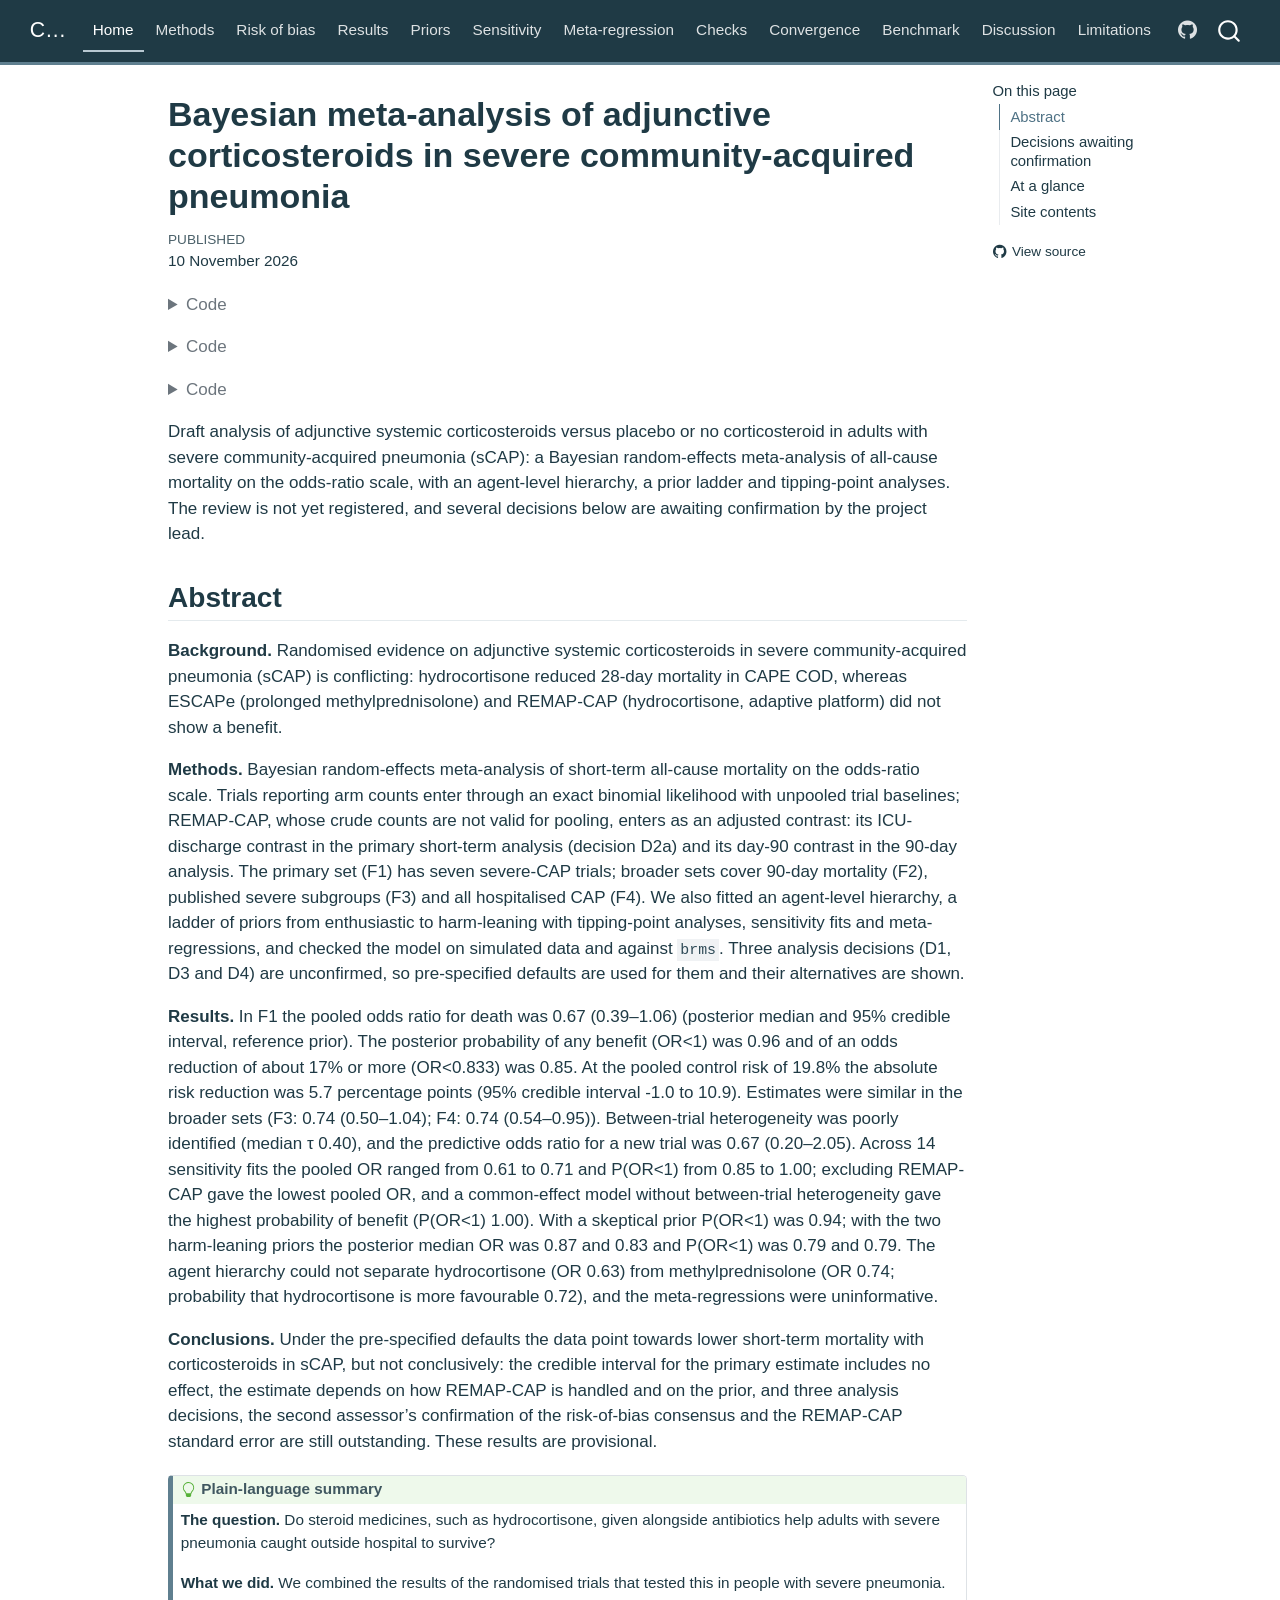
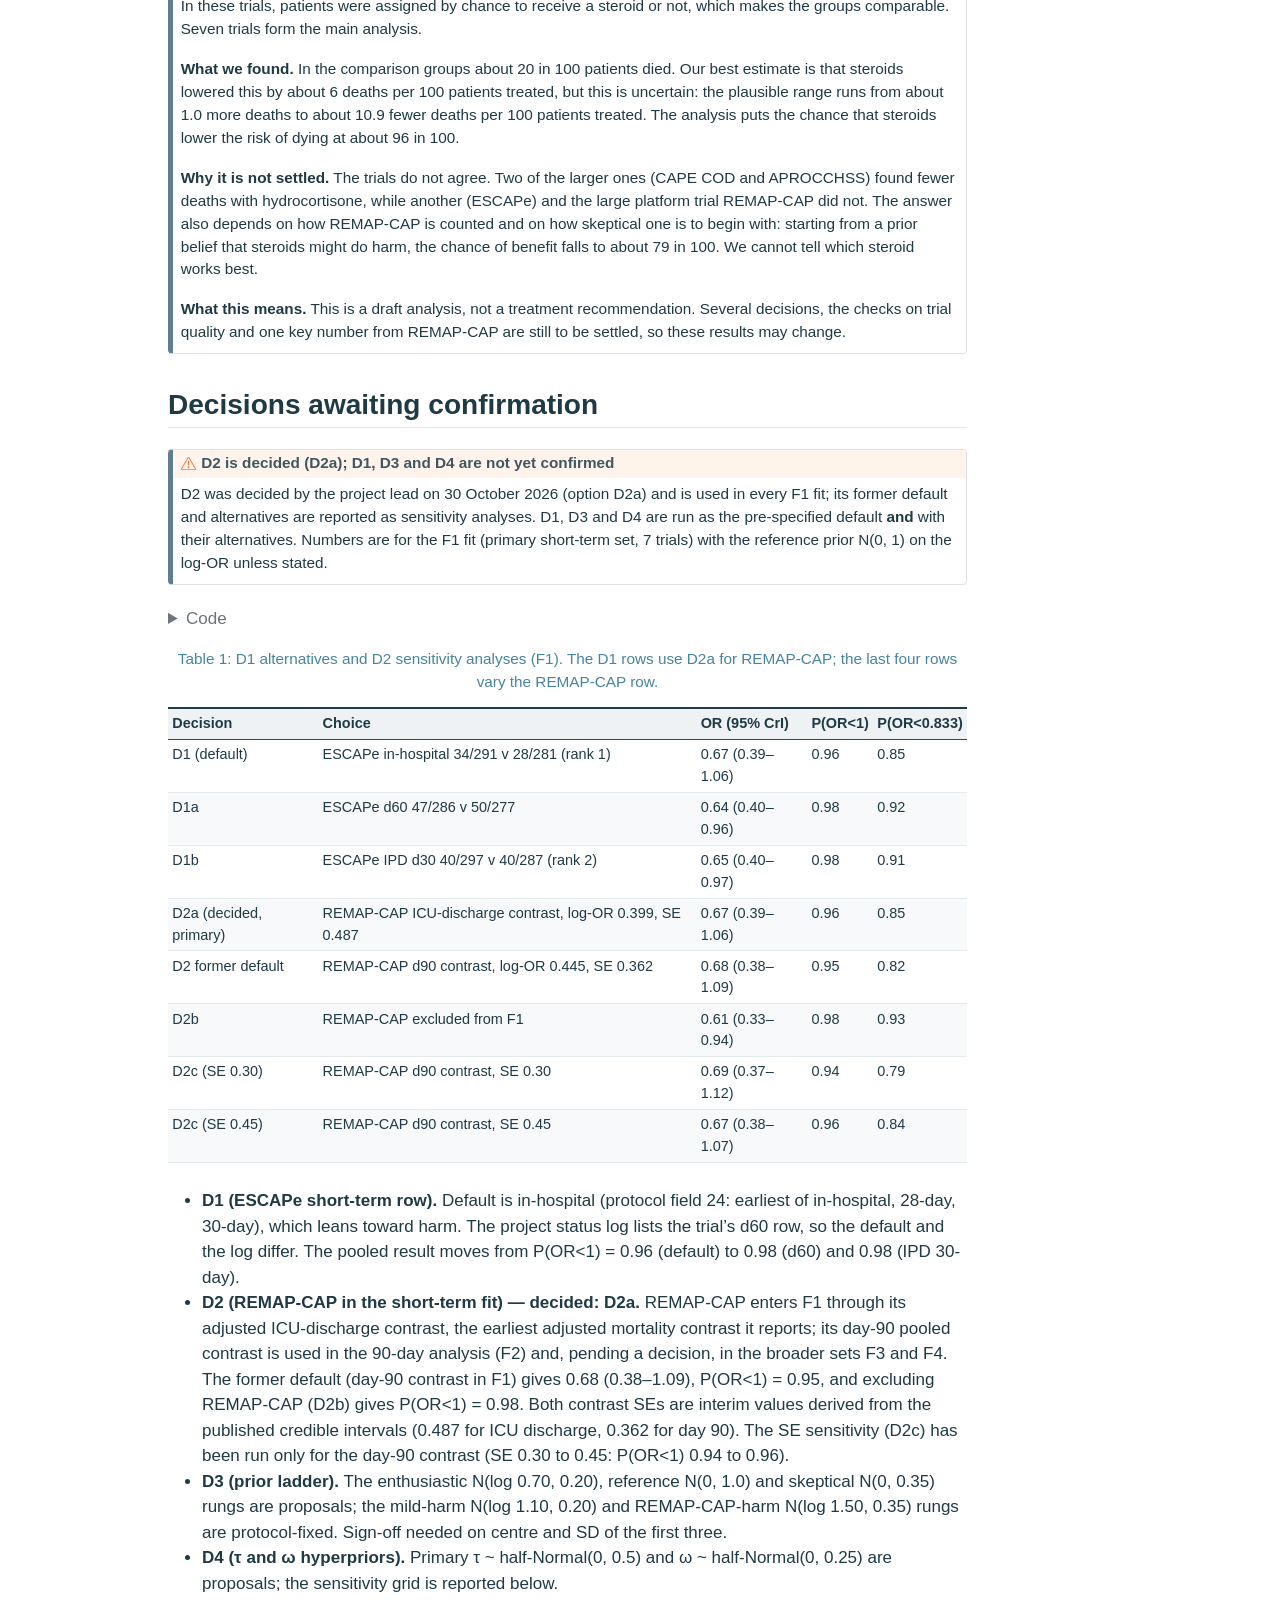
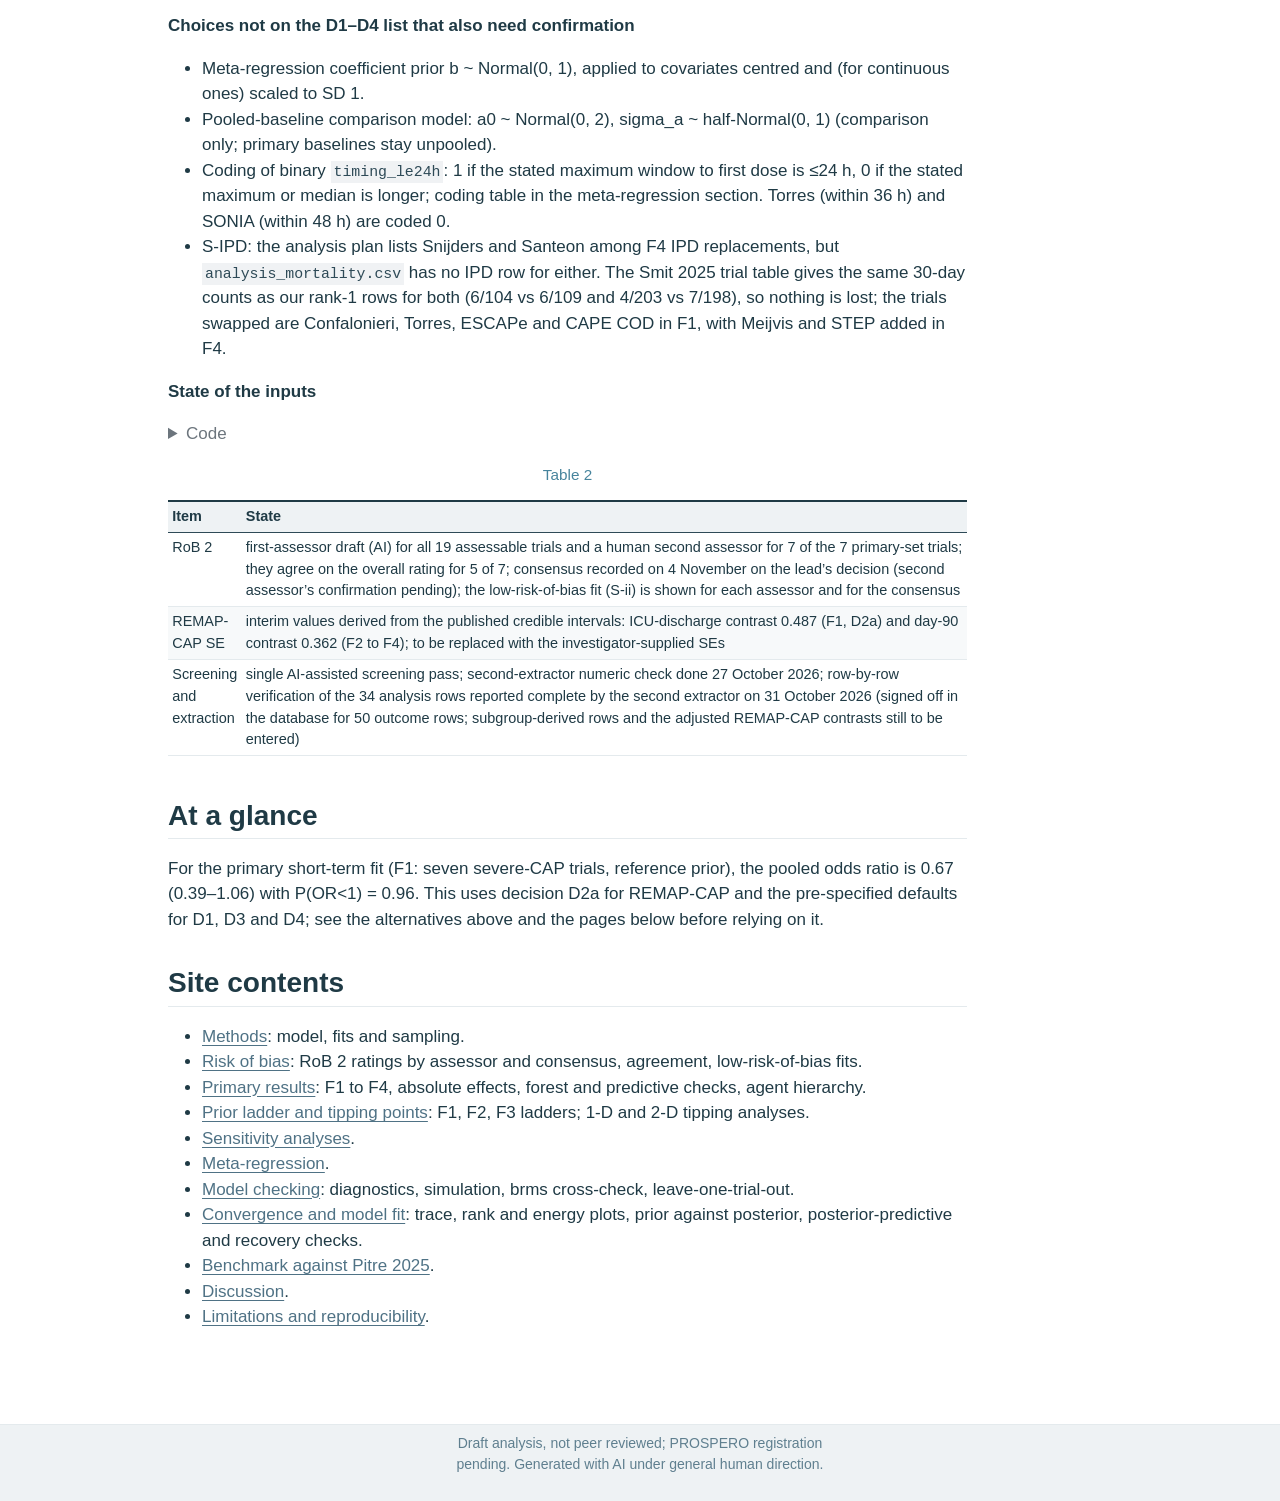
==== commit 4e1ef3b4: "Add Risk of bias page and RoB 2 methods section; record quarto in renv.lock - New analysis/risk_of_b" ====
--- a/docs/index.html
+++ b/docs/index.html
@@ -140,6 +140,10 @@
 <span class="menu-text">Methods</span></a>
   </li>  
   <li class="nav-item">
+    <a class="nav-link" href="./risk_of_bias.html"> 
+<span class="menu-text">Risk of bias</span></a>
+  </li>  
+  <li class="nav-item">
     <a class="nav-link" href="./results.html"> 
 <span class="menu-text">Results</span></a>
   </li>  
@@ -474,6 +478,7 @@
 <h2 class="anchored" data-anchor-id="site-contents">Site contents</h2>
 <ul>
 <li><a href="./methods.html">Methods</a>: model, fits and sampling.</li>
+<li><a href="./risk_of_bias.html">Risk of bias</a>: RoB 2 ratings by assessor and consensus, agreement, low-risk-of-bias fits.</li>
 <li><a href="./results.html">Primary results</a>: F1 to F4, absolute effects, forest and predictive checks, agent hierarchy.</li>
 <li><a href="./priors.html">Prior ladder and tipping points</a>: F1, F2, F3 ladders; 1-D and 2-D tipping analyses.</li>
 <li><a href="./sensitivity.html">Sensitivity analyses</a>.</li>
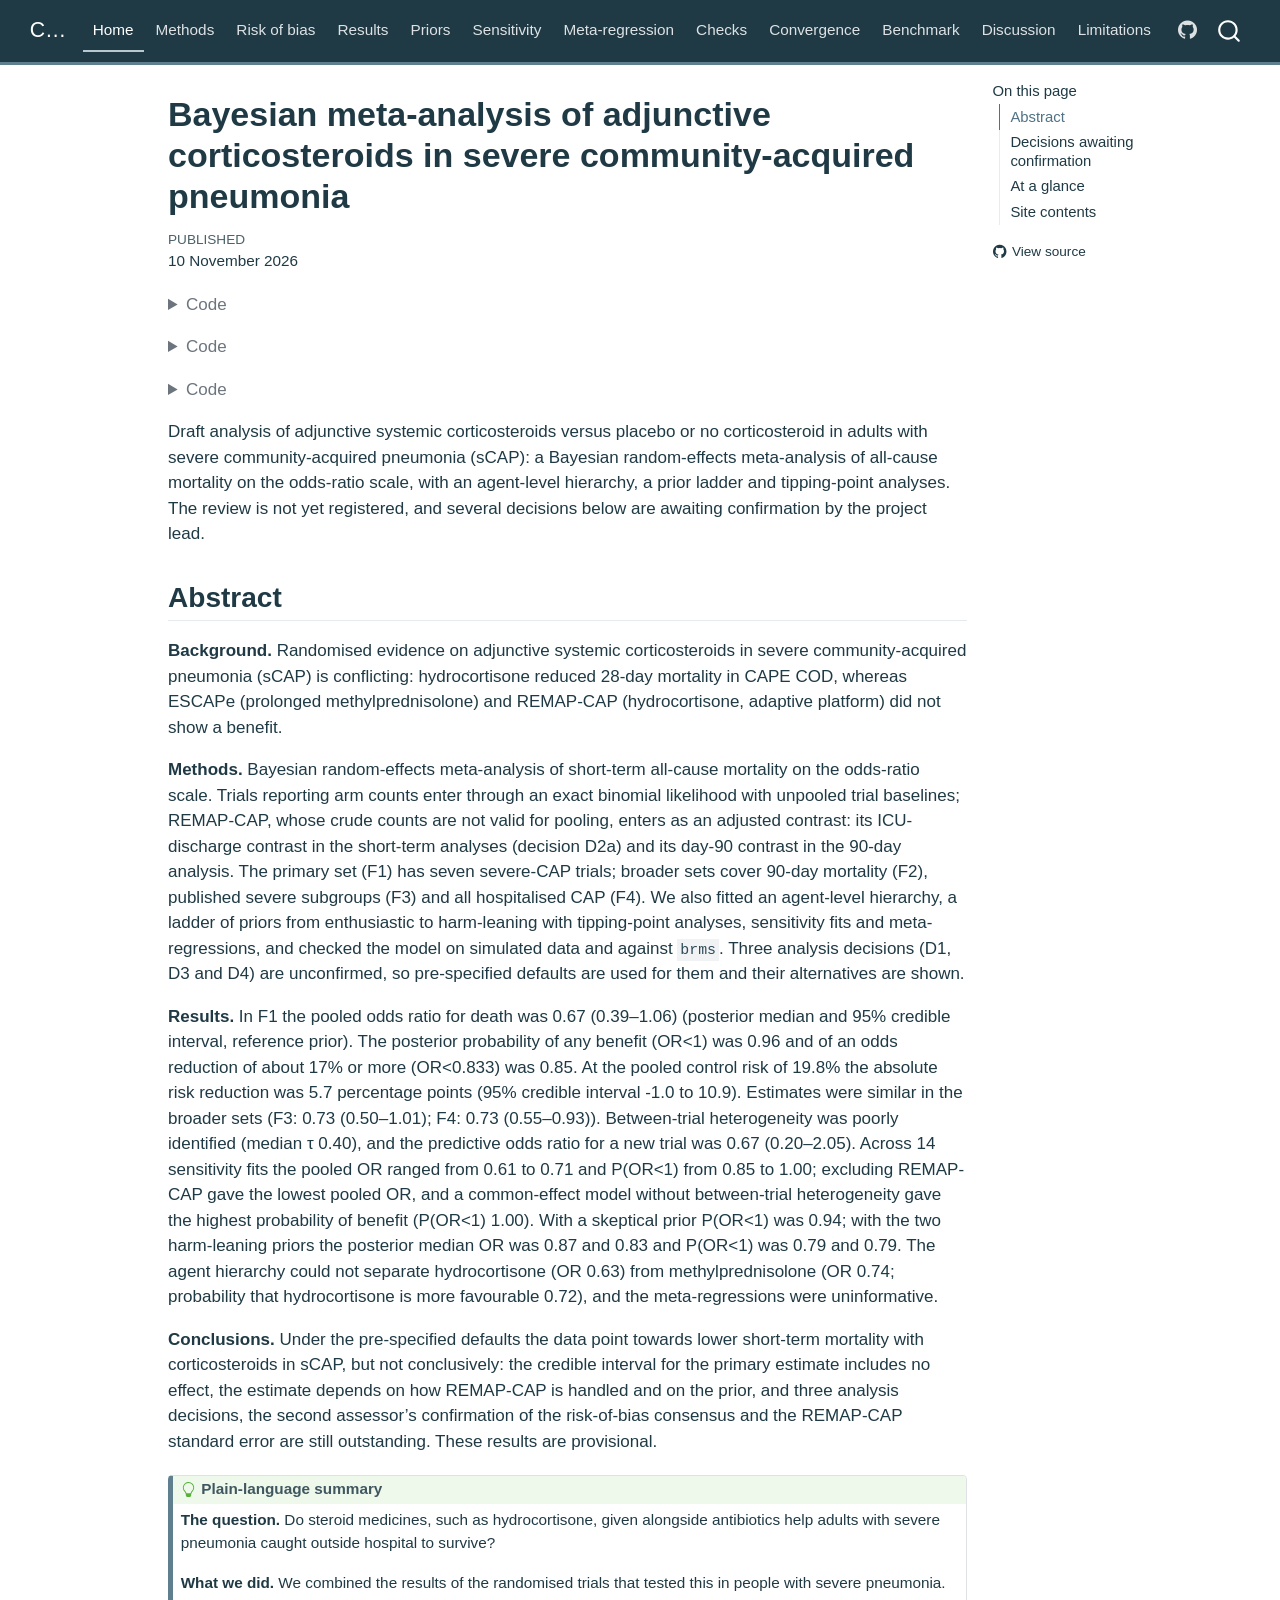
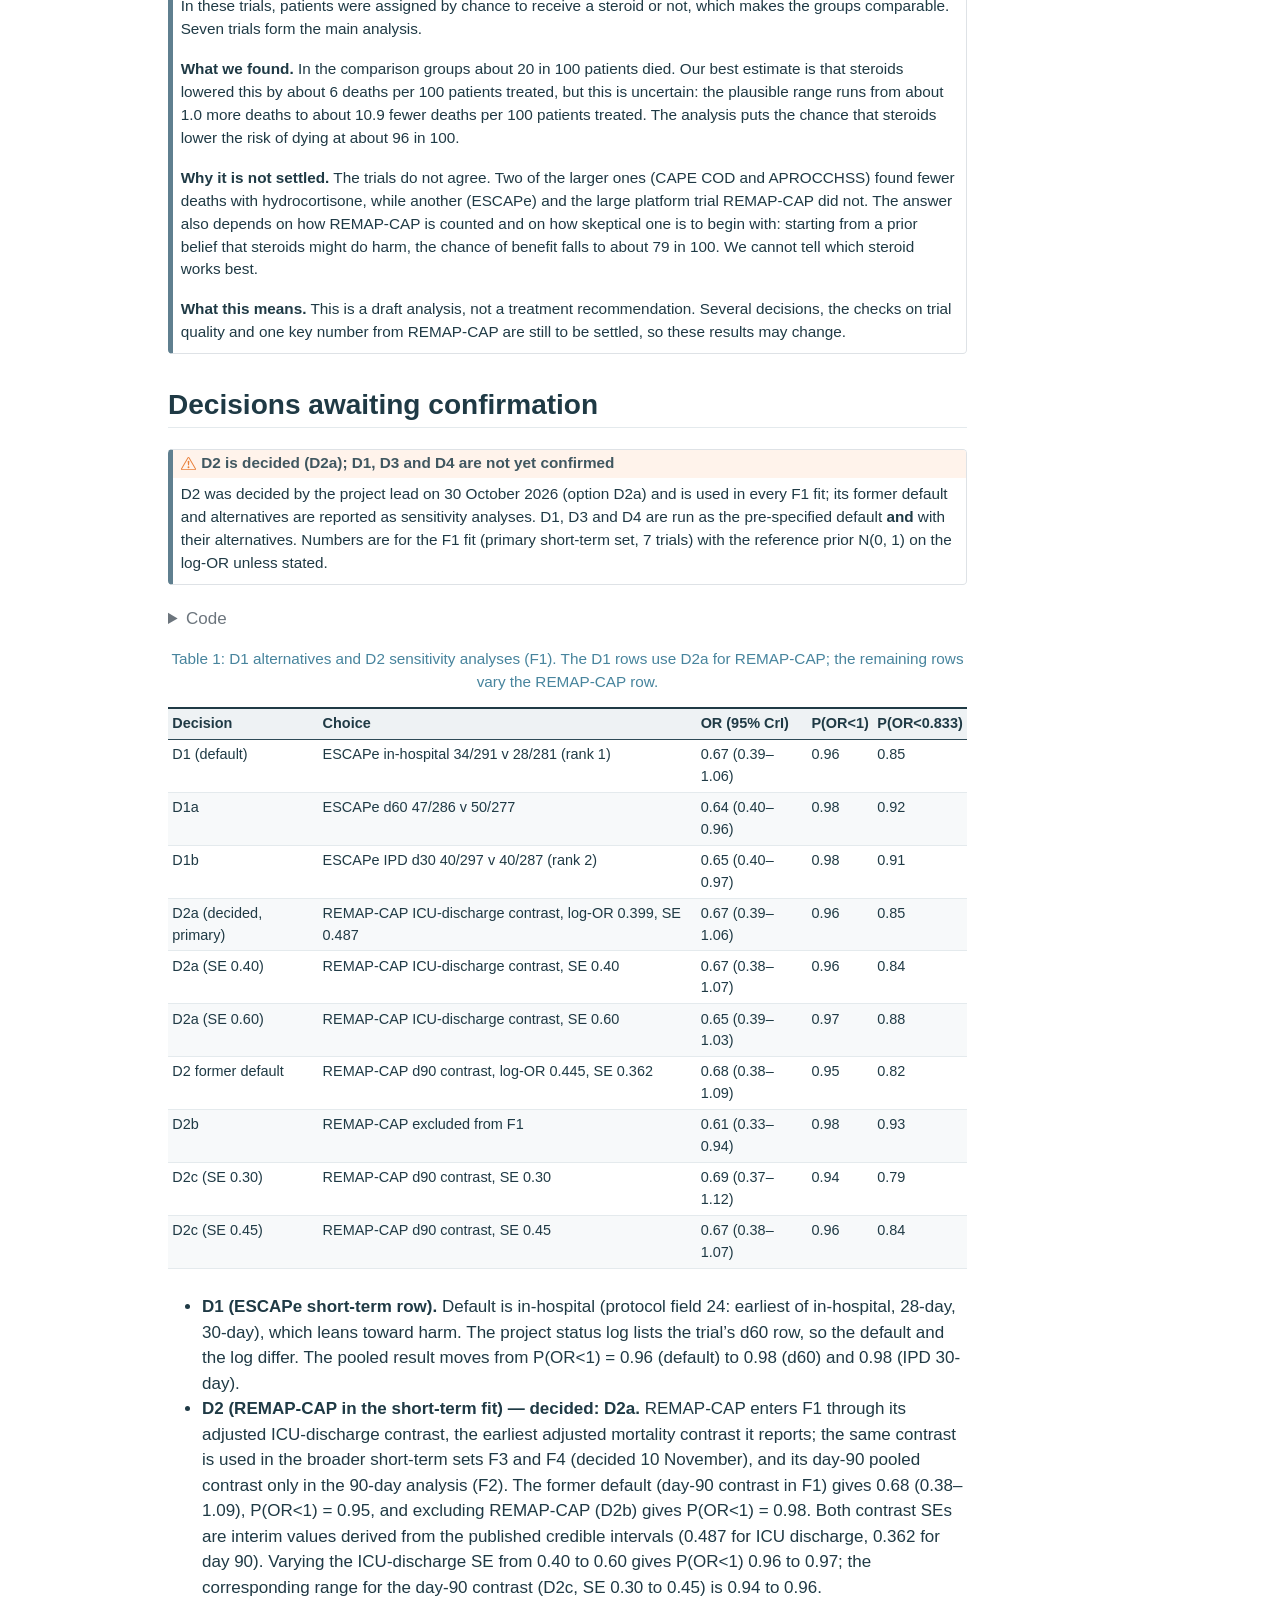
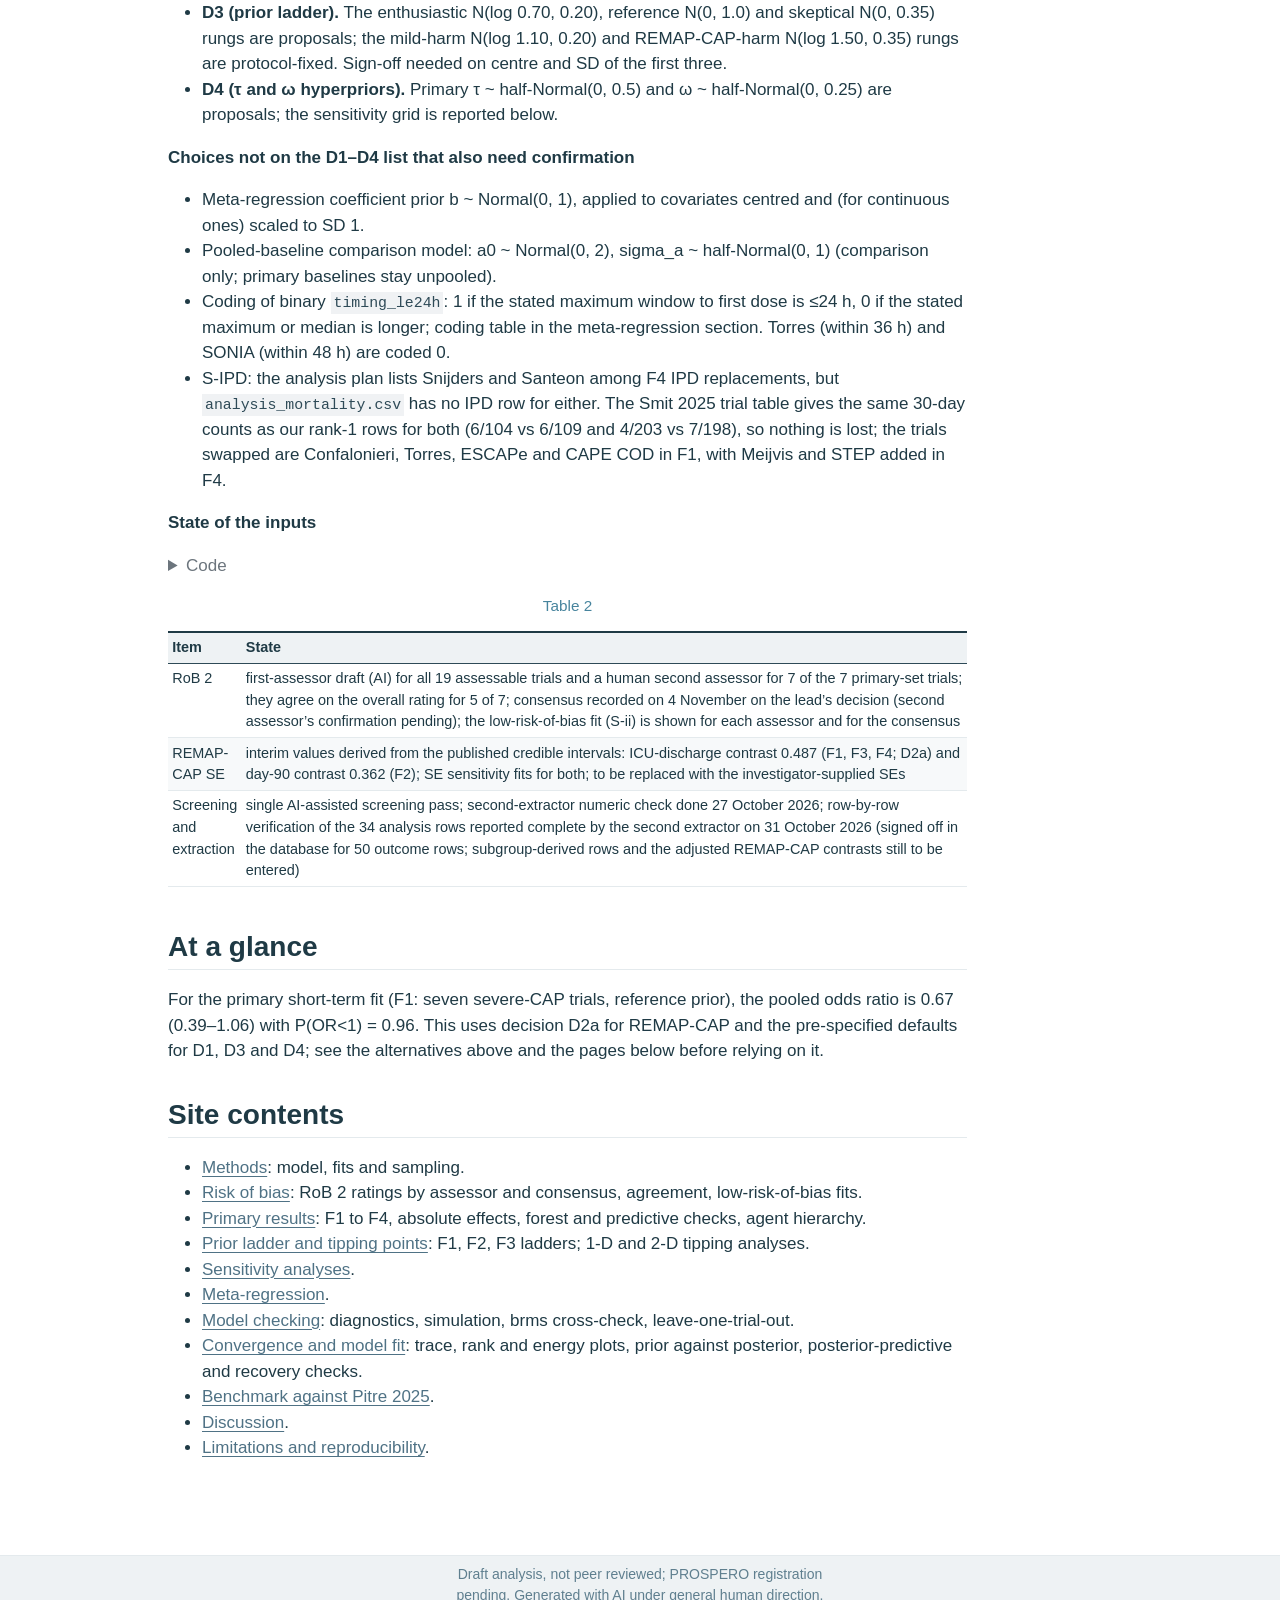
==== commit 52631d4a: "Apply lead decisions on Status items 28 and 29; re-run - Item 28: D2a extended to the short-term set" ====
--- a/docs/index.html
+++ b/docs/index.html
@@ -267,8 +267,8 @@
 <section id="abstract" class="level2">
 <h2 class="anchored" data-anchor-id="abstract">Abstract</h2>
 <p><strong>Background.</strong> Randomised evidence on adjunctive systemic corticosteroids in severe community-acquired pneumonia (sCAP) is conflicting: hydrocortisone reduced 28-day mortality in CAPE COD, whereas ESCAPe (prolonged methylprednisolone) and REMAP-CAP (hydrocortisone, adaptive platform) did not show a benefit.</p>
-<p><strong>Methods.</strong> Bayesian random-effects meta-analysis of short-term all-cause mortality on the odds-ratio scale. Trials reporting arm counts enter through an exact binomial likelihood with unpooled trial baselines; REMAP-CAP, whose crude counts are not valid for pooling, enters as an adjusted contrast: its ICU-discharge contrast in the primary short-term analysis (decision D2a) and its day-90 contrast in the 90-day analysis. The primary set (F1) has seven severe-CAP trials; broader sets cover 90-day mortality (F2), published severe subgroups (F3) and all hospitalised CAP (F4). We also fitted an agent-level hierarchy, a ladder of priors from enthusiastic to harm-leaning with tipping-point analyses, sensitivity fits and meta-regressions, and checked the model on simulated data and against <code>brms</code>. Three analysis decisions (D1, D3 and D4) are unconfirmed, so pre-specified defaults are used for them and their alternatives are shown.</p>
-<p><strong>Results.</strong> In F1 the pooled odds ratio for death was 0.67 (0.39–1.06) (posterior median and 95% credible interval, reference prior). The posterior probability of any benefit (OR&lt;1) was 0.96 and of an odds reduction of about 17% or more (OR&lt;0.833) was 0.85. At the pooled control risk of 19.8% the absolute risk reduction was 5.7 percentage points (95% credible interval -1.0 to 10.9). Estimates were similar in the broader sets (F3: 0.74 (0.50–1.04); F4: 0.74 (0.54–0.95)). Between-trial heterogeneity was poorly identified (median τ 0.40), and the predictive odds ratio for a new trial was 0.67 (0.20–2.05). Across 14 sensitivity fits the pooled OR ranged from 0.61 to 0.71 and P(OR&lt;1) from 0.85 to 1.00; excluding REMAP-CAP gave the lowest pooled OR, and a common-effect model without between-trial heterogeneity gave the highest probability of benefit (P(OR&lt;1) 1.00). With a skeptical prior P(OR&lt;1) was 0.94; with the two harm-leaning priors the posterior median OR was 0.87 and 0.83 and P(OR&lt;1) was 0.79 and 0.79. The agent hierarchy could not separate hydrocortisone (OR 0.63) from methylprednisolone (OR 0.74; probability that hydrocortisone is more favourable 0.72), and the meta-regressions were uninformative.</p>
+<p><strong>Methods.</strong> Bayesian random-effects meta-analysis of short-term all-cause mortality on the odds-ratio scale. Trials reporting arm counts enter through an exact binomial likelihood with unpooled trial baselines; REMAP-CAP, whose crude counts are not valid for pooling, enters as an adjusted contrast: its ICU-discharge contrast in the short-term analyses (decision D2a) and its day-90 contrast in the 90-day analysis. The primary set (F1) has seven severe-CAP trials; broader sets cover 90-day mortality (F2), published severe subgroups (F3) and all hospitalised CAP (F4). We also fitted an agent-level hierarchy, a ladder of priors from enthusiastic to harm-leaning with tipping-point analyses, sensitivity fits and meta-regressions, and checked the model on simulated data and against <code>brms</code>. Three analysis decisions (D1, D3 and D4) are unconfirmed, so pre-specified defaults are used for them and their alternatives are shown.</p>
+<p><strong>Results.</strong> In F1 the pooled odds ratio for death was 0.67 (0.39–1.06) (posterior median and 95% credible interval, reference prior). The posterior probability of any benefit (OR&lt;1) was 0.96 and of an odds reduction of about 17% or more (OR&lt;0.833) was 0.85. At the pooled control risk of 19.8% the absolute risk reduction was 5.7 percentage points (95% credible interval -1.0 to 10.9). Estimates were similar in the broader sets (F3: 0.73 (0.50–1.01); F4: 0.73 (0.55–0.93)). Between-trial heterogeneity was poorly identified (median τ 0.40), and the predictive odds ratio for a new trial was 0.67 (0.20–2.05). Across 14 sensitivity fits the pooled OR ranged from 0.61 to 0.71 and P(OR&lt;1) from 0.85 to 1.00; excluding REMAP-CAP gave the lowest pooled OR, and a common-effect model without between-trial heterogeneity gave the highest probability of benefit (P(OR&lt;1) 1.00). With a skeptical prior P(OR&lt;1) was 0.94; with the two harm-leaning priors the posterior median OR was 0.87 and 0.83 and P(OR&lt;1) was 0.79 and 0.79. The agent hierarchy could not separate hydrocortisone (OR 0.63) from methylprednisolone (OR 0.74; probability that hydrocortisone is more favourable 0.72), and the meta-regressions were uninformative.</p>
 <p><strong>Conclusions.</strong> Under the pre-specified defaults the data point towards lower short-term mortality with corticosteroids in sCAP, but not conclusively: the credible interval for the primary estimate includes no effect, the estimate depends on how REMAP-CAP is handled and on the prior, and three analysis decisions, the second assessor’s confirmation of the risk-of-bias consensus and the REMAP-CAP standard error are still outstanding. These results are provisional.</p>
 <div class="callout callout-style-default callout-tip callout-titled">
 <div class="callout-header d-flex align-content-center">
@@ -307,21 +307,24 @@
 <details class="code-fold">
 <summary>Code</summary>
 <div class="code-copy-outer-scaffold"><div class="sourceCode cell-code" id="cb4"><pre class="sourceCode r code-with-copy"><code class="sourceCode r"><span id="cb4-1"><a href="#cb4-1" aria-hidden="true" tabindex="-1"></a>dec <span class="ot">&lt;-</span> <span class="fu">tibble</span>(</span>
-<span id="cb4-2"><a href="#cb4-2" aria-hidden="true" tabindex="-1"></a>  <span class="at">Decision =</span> <span class="fu">c</span>(<span class="st">"D1 (default)"</span>, <span class="st">"D1a"</span>, <span class="st">"D1b"</span>, <span class="st">"D2a (decided, primary)"</span>, <span class="st">"D2 former default"</span>, <span class="st">"D2b"</span>, <span class="st">"D2c (SE 0.30)"</span>, <span class="st">"D2c (SE 0.45)"</span>),</span>
-<span id="cb4-3"><a href="#cb4-3" aria-hidden="true" tabindex="-1"></a>  <span class="at">Choice =</span> <span class="fu">c</span>(<span class="st">"ESCAPe in-hospital 34/291 v 28/281 (rank 1)"</span>, <span class="st">"ESCAPe d60 47/286 v 50/277"</span>,</span>
-<span id="cb4-4"><a href="#cb4-4" aria-hidden="true" tabindex="-1"></a>             <span class="st">"ESCAPe IPD d30 40/297 v 40/287 (rank 2)"</span>,</span>
-<span id="cb4-5"><a href="#cb4-5" aria-hidden="true" tabindex="-1"></a>             <span class="st">"REMAP-CAP ICU-discharge contrast, log-OR 0.399, SE 0.487"</span>, <span class="st">"REMAP-CAP d90 contrast, log-OR 0.445, SE 0.362"</span>,</span>
-<span id="cb4-6"><a href="#cb4-6" aria-hidden="true" tabindex="-1"></a>             <span class="st">"REMAP-CAP excluded from F1"</span>, <span class="st">"REMAP-CAP d90 contrast, SE 0.30"</span>, <span class="st">"REMAP-CAP d90 contrast, SE 0.45"</span>),</span>
-<span id="cb4-7"><a href="#cb4-7" aria-hidden="true" tabindex="-1"></a>  <span class="at">id =</span> <span class="fu">c</span>(<span class="st">"F1_default"</span>, <span class="st">"F1_D1a"</span>, <span class="st">"F1_D1b"</span>, <span class="st">"F1_default"</span>, <span class="st">"F1_D2_d90"</span>, <span class="st">"F1_D2b"</span>, <span class="st">"F1_D2c_se030"</span>, <span class="st">"F1_D2c_se045"</span>)) <span class="sc">|&gt;</span></span>
-<span id="cb4-8"><a href="#cb4-8" aria-hidden="true" tabindex="-1"></a>  <span class="fu">left_join</span>(s, <span class="at">by =</span> <span class="st">"id"</span>) <span class="sc">|&gt;</span></span>
-<span id="cb4-9"><a href="#cb4-9" aria-hidden="true" tabindex="-1"></a>  <span class="fu">transmute</span>(Decision, Choice, <span class="st">`</span><span class="at">OR (95% CrI)</span><span class="st">`</span> <span class="ot">=</span> <span class="fu">or_ci</span>(OR_median, OR_q025, OR_q975),</span>
-<span id="cb4-10"><a href="#cb4-10" aria-hidden="true" tabindex="-1"></a>            <span class="st">`</span><span class="at">P(OR&lt;1)</span><span class="st">`</span> <span class="ot">=</span> <span class="fu">pr</span>(P_OR_lt_1), <span class="st">`</span><span class="at">P(OR&lt;0.833)</span><span class="st">`</span> <span class="ot">=</span> <span class="fu">pr</span>(<span class="st">`</span><span class="at">P_OR_lt_0.833</span><span class="st">`</span>))</span>
-<span id="cb4-11"><a href="#cb4-11" aria-hidden="true" tabindex="-1"></a><span class="fu">kable</span>(dec, <span class="at">caption =</span> <span class="st">"D1 alternatives and D2 sensitivity analyses (F1). The D1 rows use D2a for REMAP-CAP; the last four rows vary the REMAP-CAP row."</span>)</span></code></pre></div><button title="Copy to Clipboard" class="code-copy-button"><i class="bi"></i></button></div>
+<span id="cb4-2"><a href="#cb4-2" aria-hidden="true" tabindex="-1"></a>  <span class="at">Decision =</span> <span class="fu">c</span>(<span class="st">"D1 (default)"</span>, <span class="st">"D1a"</span>, <span class="st">"D1b"</span>, <span class="st">"D2a (decided, primary)"</span>, <span class="st">"D2a (SE 0.40)"</span>, <span class="st">"D2a (SE 0.60)"</span>,</span>
+<span id="cb4-3"><a href="#cb4-3" aria-hidden="true" tabindex="-1"></a>               <span class="st">"D2 former default"</span>, <span class="st">"D2b"</span>, <span class="st">"D2c (SE 0.30)"</span>, <span class="st">"D2c (SE 0.45)"</span>),</span>
+<span id="cb4-4"><a href="#cb4-4" aria-hidden="true" tabindex="-1"></a>  <span class="at">Choice =</span> <span class="fu">c</span>(<span class="st">"ESCAPe in-hospital 34/291 v 28/281 (rank 1)"</span>, <span class="st">"ESCAPe d60 47/286 v 50/277"</span>,</span>
+<span id="cb4-5"><a href="#cb4-5" aria-hidden="true" tabindex="-1"></a>             <span class="st">"ESCAPe IPD d30 40/297 v 40/287 (rank 2)"</span>,</span>
+<span id="cb4-6"><a href="#cb4-6" aria-hidden="true" tabindex="-1"></a>             <span class="st">"REMAP-CAP ICU-discharge contrast, log-OR 0.399, SE 0.487"</span>, <span class="st">"REMAP-CAP ICU-discharge contrast, SE 0.40"</span>,</span>
+<span id="cb4-7"><a href="#cb4-7" aria-hidden="true" tabindex="-1"></a>             <span class="st">"REMAP-CAP ICU-discharge contrast, SE 0.60"</span>, <span class="st">"REMAP-CAP d90 contrast, log-OR 0.445, SE 0.362"</span>,</span>
+<span id="cb4-8"><a href="#cb4-8" aria-hidden="true" tabindex="-1"></a>             <span class="st">"REMAP-CAP excluded from F1"</span>, <span class="st">"REMAP-CAP d90 contrast, SE 0.30"</span>, <span class="st">"REMAP-CAP d90 contrast, SE 0.45"</span>),</span>
+<span id="cb4-9"><a href="#cb4-9" aria-hidden="true" tabindex="-1"></a>  <span class="at">id =</span> <span class="fu">c</span>(<span class="st">"F1_default"</span>, <span class="st">"F1_D1a"</span>, <span class="st">"F1_D1b"</span>, <span class="st">"F1_default"</span>, <span class="st">"F1_D2a_se040"</span>, <span class="st">"F1_D2a_se060"</span>, <span class="st">"F1_D2_d90"</span>, <span class="st">"F1_D2b"</span>,</span>
+<span id="cb4-10"><a href="#cb4-10" aria-hidden="true" tabindex="-1"></a>         <span class="st">"F1_D2c_se030"</span>, <span class="st">"F1_D2c_se045"</span>)) <span class="sc">|&gt;</span></span>
+<span id="cb4-11"><a href="#cb4-11" aria-hidden="true" tabindex="-1"></a>  <span class="fu">left_join</span>(s, <span class="at">by =</span> <span class="st">"id"</span>) <span class="sc">|&gt;</span></span>
+<span id="cb4-12"><a href="#cb4-12" aria-hidden="true" tabindex="-1"></a>  <span class="fu">transmute</span>(Decision, Choice, <span class="st">`</span><span class="at">OR (95% CrI)</span><span class="st">`</span> <span class="ot">=</span> <span class="fu">or_ci</span>(OR_median, OR_q025, OR_q975),</span>
+<span id="cb4-13"><a href="#cb4-13" aria-hidden="true" tabindex="-1"></a>            <span class="st">`</span><span class="at">P(OR&lt;1)</span><span class="st">`</span> <span class="ot">=</span> <span class="fu">pr</span>(P_OR_lt_1), <span class="st">`</span><span class="at">P(OR&lt;0.833)</span><span class="st">`</span> <span class="ot">=</span> <span class="fu">pr</span>(<span class="st">`</span><span class="at">P_OR_lt_0.833</span><span class="st">`</span>))</span>
+<span id="cb4-14"><a href="#cb4-14" aria-hidden="true" tabindex="-1"></a><span class="fu">kable</span>(dec, <span class="at">caption =</span> <span class="st">"D1 alternatives and D2 sensitivity analyses (F1). The D1 rows use D2a for REMAP-CAP; the remaining rows vary the REMAP-CAP row."</span>)</span></code></pre></div><button title="Copy to Clipboard" class="code-copy-button"><i class="bi"></i></button></div>
 </details>
 <div id="tbl-decisions" class="cell quarto-float quarto-figure quarto-figure-center anchored">
 <figure class="quarto-float quarto-float-tbl figure">
 <figcaption class="quarto-float-caption-top quarto-float-caption quarto-float-tbl" id="tbl-decisions-caption-0ceaefa1-69ba-4598-a22c-09a6ac19f8ca">
-Table&nbsp;1: D1 alternatives and D2 sensitivity analyses (F1). The D1 rows use D2a for REMAP-CAP; the last four rows vary the REMAP-CAP row.
+Table&nbsp;1: D1 alternatives and D2 sensitivity analyses (F1). The D1 rows use D2a for REMAP-CAP; the remaining rows vary the REMAP-CAP row.
 </figcaption>
 <div aria-describedby="tbl-decisions-caption-0ceaefa1-69ba-4598-a22c-09a6ac19f8ca">
 <div class="cell-output-display">
@@ -372,6 +375,20 @@
 <td style="text-align: left;">0.85</td>
 </tr>
 <tr class="odd">
+<td style="text-align: left;">D2a (SE 0.40)</td>
+<td style="text-align: left;">REMAP-CAP ICU-discharge contrast, SE 0.40</td>
+<td style="text-align: left;">0.67 (0.38–1.07)</td>
+<td style="text-align: left;">0.96</td>
+<td style="text-align: left;">0.84</td>
+</tr>
+<tr class="even">
+<td style="text-align: left;">D2a (SE 0.60)</td>
+<td style="text-align: left;">REMAP-CAP ICU-discharge contrast, SE 0.60</td>
+<td style="text-align: left;">0.65 (0.39–1.03)</td>
+<td style="text-align: left;">0.97</td>
+<td style="text-align: left;">0.88</td>
+</tr>
+<tr class="odd">
 <td style="text-align: left;">D2 former default</td>
 <td style="text-align: left;">REMAP-CAP d90 contrast, log-OR 0.445, SE 0.362</td>
 <td style="text-align: left;">0.68 (0.38–1.09)</td>
@@ -408,7 +425,7 @@
 </div>
 <ul>
 <li><strong>D1 (ESCAPe short-term row).</strong> Default is in-hospital (protocol field 24: earliest of in-hospital, 28-day, 30-day), which leans toward harm. The project status log lists the trial’s d60 row, so the default and the log differ. The pooled result moves from P(OR&lt;1) = 0.96 (default) to 0.98 (d60) and 0.98 (IPD 30-day).</li>
-<li><strong>D2 (REMAP-CAP in the short-term fit) — decided: D2a.</strong> REMAP-CAP enters F1 through its adjusted ICU-discharge contrast, the earliest adjusted mortality contrast it reports; its day-90 pooled contrast is used in the 90-day analysis (F2) and, pending a decision, in the broader sets F3 and F4. The former default (day-90 contrast in F1) gives 0.68 (0.38–1.09), P(OR&lt;1) = 0.95, and excluding REMAP-CAP (D2b) gives P(OR&lt;1) = 0.98. Both contrast SEs are interim values derived from the published credible intervals (0.487 for ICU discharge, 0.362 for day 90). The SE sensitivity (D2c) has been run only for the day-90 contrast (SE 0.30 to 0.45: P(OR&lt;1) 0.94 to 0.96).</li>
+<li><strong>D2 (REMAP-CAP in the short-term fit) — decided: D2a.</strong> REMAP-CAP enters F1 through its adjusted ICU-discharge contrast, the earliest adjusted mortality contrast it reports; the same contrast is used in the broader short-term sets F3 and F4 (decided 10 November), and its day-90 pooled contrast only in the 90-day analysis (F2). The former default (day-90 contrast in F1) gives 0.68 (0.38–1.09), P(OR&lt;1) = 0.95, and excluding REMAP-CAP (D2b) gives P(OR&lt;1) = 0.98. Both contrast SEs are interim values derived from the published credible intervals (0.487 for ICU discharge, 0.362 for day 90). Varying the ICU-discharge SE from 0.40 to 0.60 gives P(OR&lt;1) 0.96 to 0.97; the corresponding range for the day-90 contrast (D2c, SE 0.30 to 0.45) is 0.94 to 0.96.</li>
 <li><strong>D3 (prior ladder).</strong> The enthusiastic N(log 0.70, 0.20), reference N(0, 1.0) and skeptical N(0, 0.35) rungs are proposals; the mild-harm N(log 1.10, 0.20) and REMAP-CAP-harm N(log 1.50, 0.35) rungs are protocol-fixed. Sign-off needed on centre and SD of the first three.</li>
 <li><strong>D4 (τ and ω hyperpriors).</strong> Primary τ ~ half-Normal(0, 0.5) and ω ~ half-Normal(0, 0.25) are proposals; the sensitivity grid is reported below.</li>
 </ul>
@@ -427,7 +444,7 @@
 <span id="cb5-2"><a href="#cb5-2" aria-hidden="true" tabindex="-1"></a>  <span class="at">Item =</span> <span class="fu">c</span>(<span class="st">"RoB 2"</span>, <span class="st">"REMAP-CAP SE"</span>, <span class="st">"Screening and extraction"</span>),</span>
 <span id="cb5-3"><a href="#cb5-3" aria-hidden="true" tabindex="-1"></a>  <span class="at">State =</span> <span class="fu">c</span>(<span class="fu">sprintf</span>(<span class="st">"first-assessor draft (AI) for all %d assessable trials and a human second assessor for %d of the %d primary-set trials; they agree on the overall rating for %d of %d; consensus recorded on 4 November on the lead's decision (second assessor's confirmation pending); the low-risk-of-bias fit (S-ii) is shown for each assessor and for the consensus"</span>,</span>
 <span id="cb5-4"><a href="#cb5-4" aria-hidden="true" tabindex="-1"></a>                    rob<span class="sc">$</span>n_assessed_a1, rob<span class="sc">$</span>n_a2, rob<span class="sc">$</span>n_primary, rob<span class="sc">$</span>n_agree_overall, rob<span class="sc">$</span>n_both),</span>
-<span id="cb5-5"><a href="#cb5-5" aria-hidden="true" tabindex="-1"></a>            <span class="st">"interim values derived from the published credible intervals: ICU-discharge contrast 0.487 (F1, D2a) and day-90 contrast 0.362 (F2 to F4); to be replaced with the investigator-supplied SEs"</span>,</span>
+<span id="cb5-5"><a href="#cb5-5" aria-hidden="true" tabindex="-1"></a>            <span class="st">"interim values derived from the published credible intervals: ICU-discharge contrast 0.487 (F1, F3, F4; D2a) and day-90 contrast 0.362 (F2); SE sensitivity fits for both; to be replaced with the investigator-supplied SEs"</span>,</span>
 <span id="cb5-6"><a href="#cb5-6" aria-hidden="true" tabindex="-1"></a>            <span class="st">"single AI-assisted screening pass; second-extractor numeric check done 27 October 2026; row-by-row verification of the 34 analysis rows reported complete by the second extractor on 31 October 2026 (signed off in the database for 50 outcome rows; subgroup-derived rows and the adjusted REMAP-CAP contrasts still to be entered)"</span>))</span>
 <span id="cb5-7"><a href="#cb5-7" aria-hidden="true" tabindex="-1"></a><span class="fu">kable</span>(status)</span></code></pre></div><button title="Copy to Clipboard" class="code-copy-button"><i class="bi"></i></button></div>
 </details>
@@ -456,7 +473,7 @@
 </tr>
 <tr class="even">
 <td style="text-align: left;">REMAP-CAP SE</td>
-<td style="text-align: left;">interim values derived from the published credible intervals: ICU-discharge contrast 0.487 (F1, D2a) and day-90 contrast 0.362 (F2 to F4); to be replaced with the investigator-supplied SEs</td>
+<td style="text-align: left;">interim values derived from the published credible intervals: ICU-discharge contrast 0.487 (F1, F3, F4; D2a) and day-90 contrast 0.362 (F2); SE sensitivity fits for both; to be replaced with the investigator-supplied SEs</td>
 </tr>
 <tr class="odd">
 <td style="text-align: left;">Screening and extraction</td>
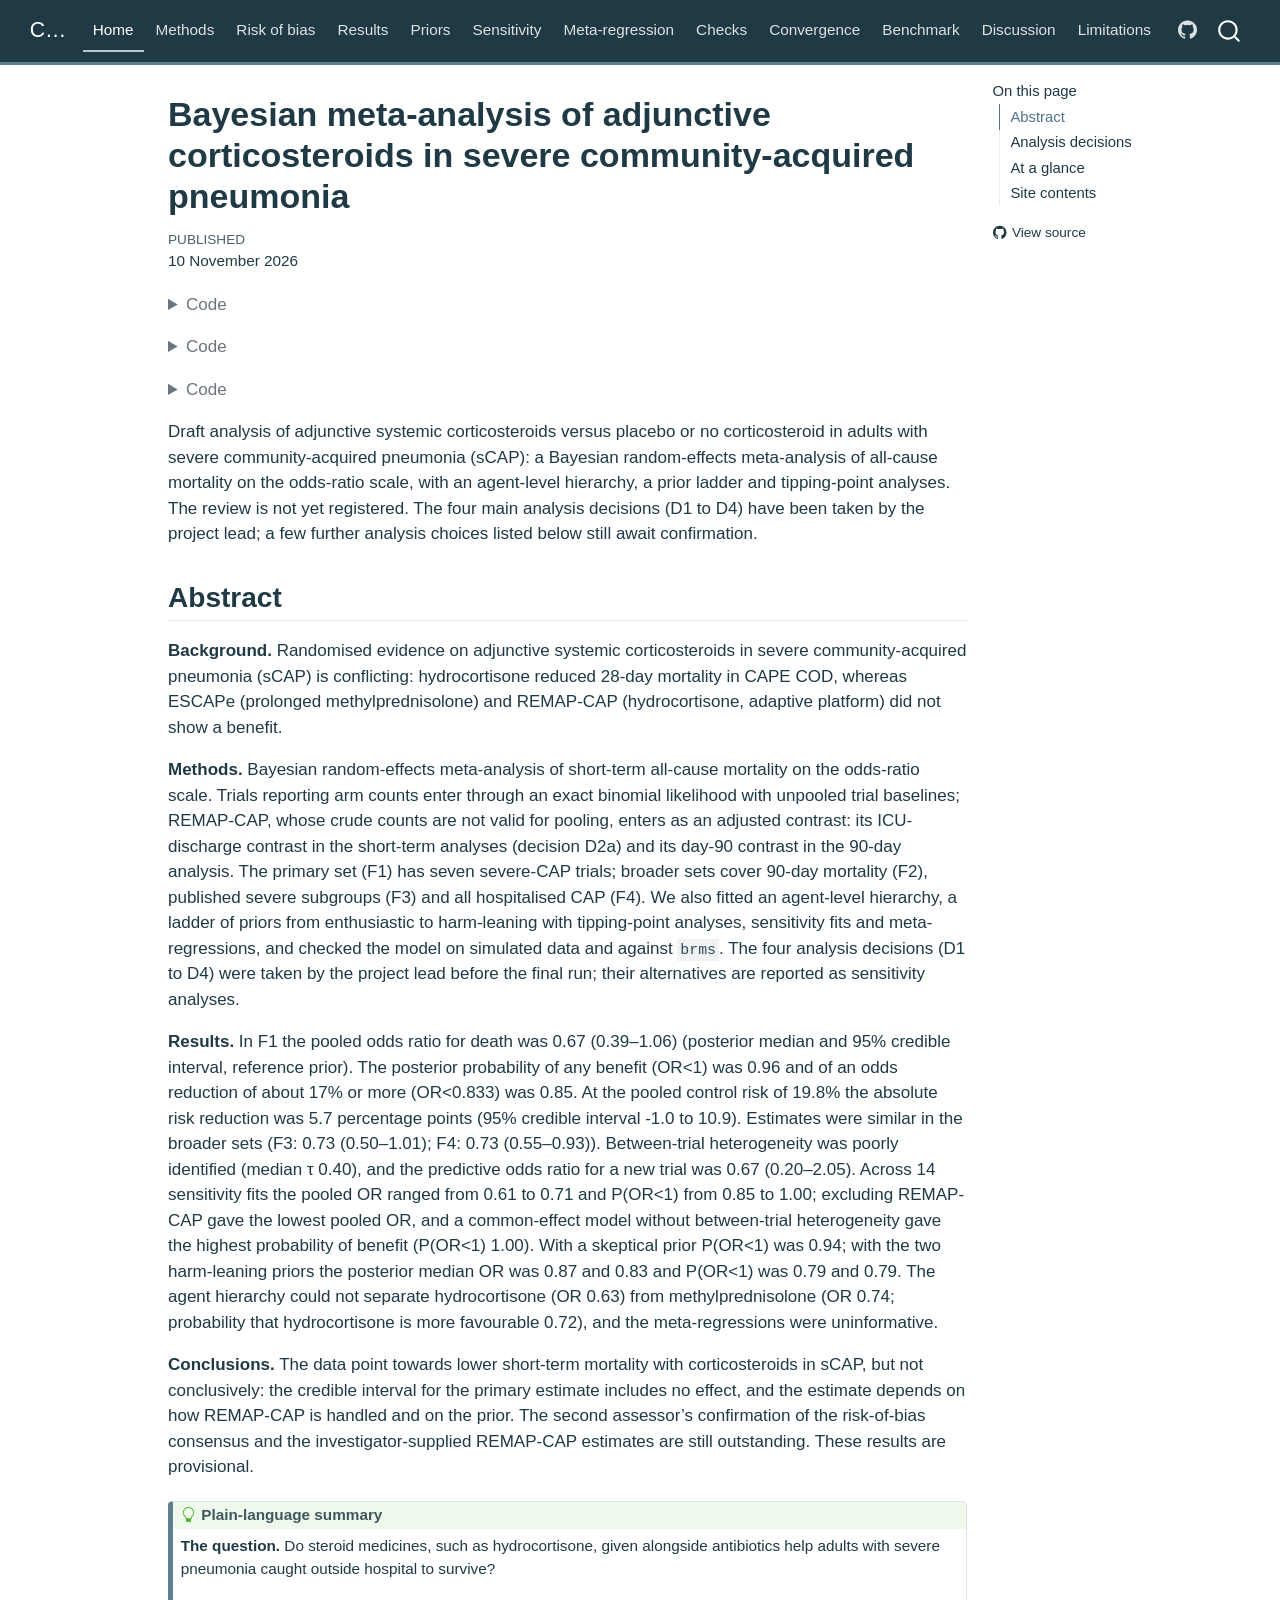
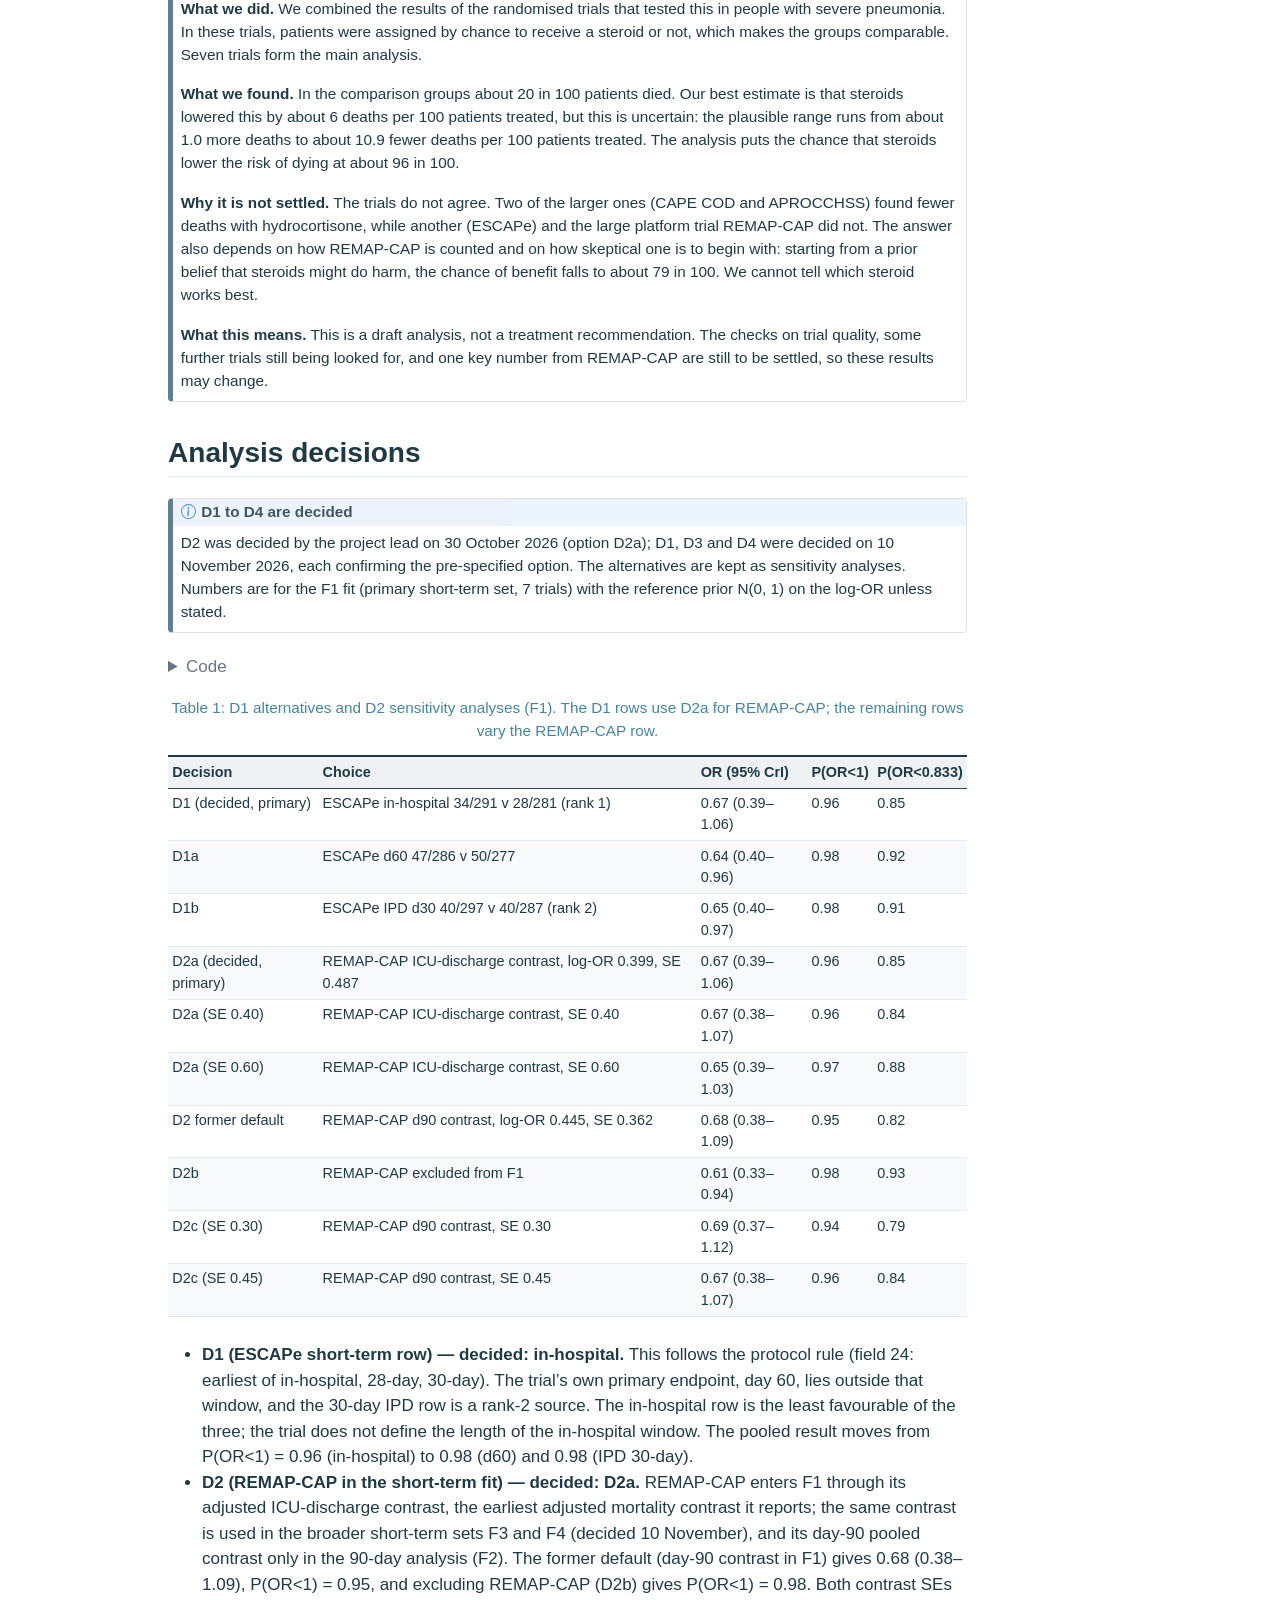
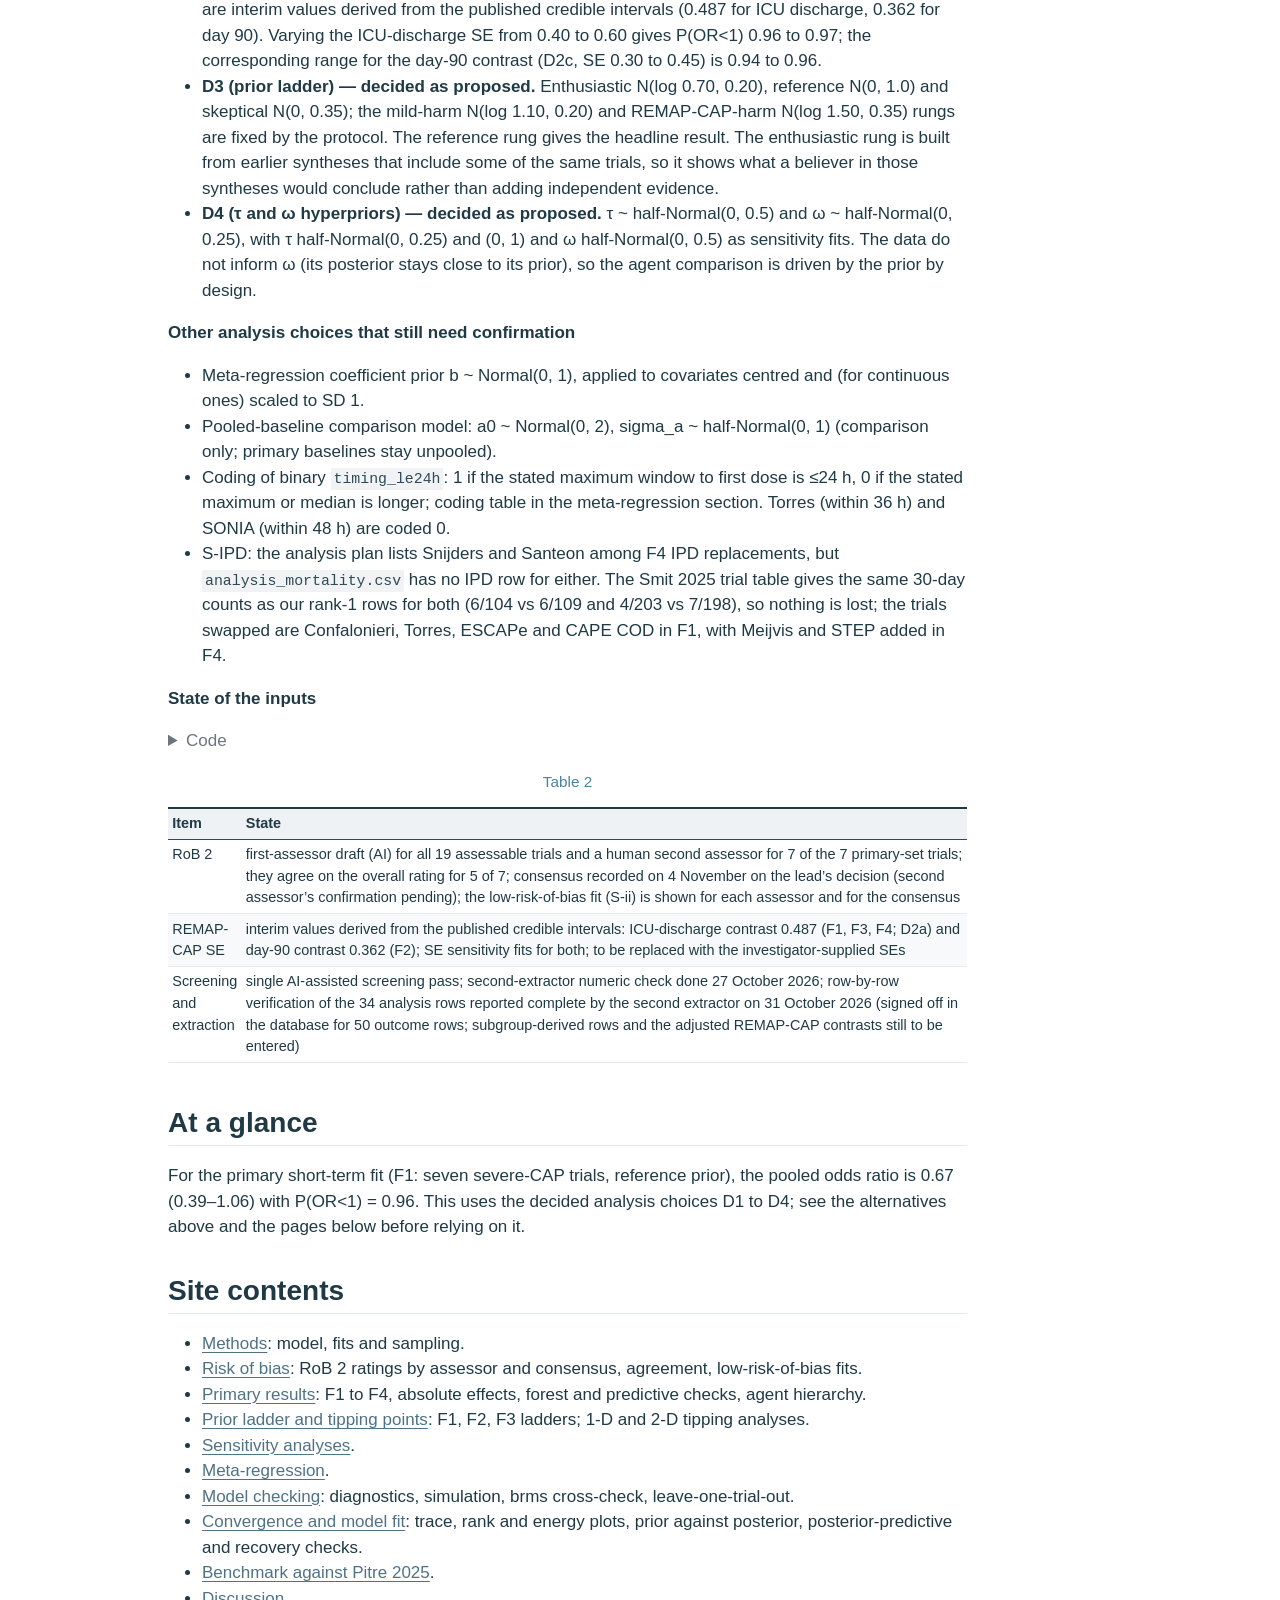
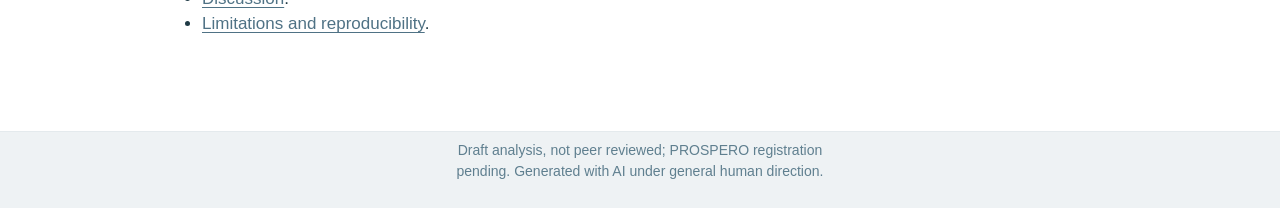
==== commit 38231e78: "Record lead decisions D1, D3 and D4 (10 Nov): in-hospital ESCAPe row, prior ladder and hyperpriors a" ====
--- a/docs/index.html
+++ b/docs/index.html
@@ -204,7 +204,7 @@
    
   <ul>
   <li><a href="#abstract" id="toc-abstract" class="nav-link active" data-scroll-target="#abstract">Abstract</a></li>
-  <li><a href="#decisions-awaiting-confirmation" id="toc-decisions-awaiting-confirmation" class="nav-link" data-scroll-target="#decisions-awaiting-confirmation">Decisions awaiting confirmation</a></li>
+  <li><a href="#analysis-decisions" id="toc-analysis-decisions" class="nav-link" data-scroll-target="#analysis-decisions">Analysis decisions</a></li>
   <li><a href="#at-a-glance" id="toc-at-a-glance" class="nav-link" data-scroll-target="#at-a-glance">At a glance</a></li>
   <li><a href="#site-contents" id="toc-site-contents" class="nav-link" data-scroll-target="#site-contents">Site contents</a></li>
   </ul>
@@ -263,13 +263,13 @@
 <span id="cb3-6"><a href="#cb3-6" aria-hidden="true" tabindex="-1"></a>sens_f1 <span class="ot">&lt;-</span> s <span class="sc">|&gt;</span> <span class="fu">filter</span>(set <span class="sc">==</span> <span class="st">"F1"</span>, (group <span class="sc">==</span> <span class="st">"sens"</span> <span class="sc">|</span> id <span class="sc">%in%</span> <span class="fu">c</span>(<span class="st">"F1_D2b"</span>, <span class="st">"F1_D2_d90"</span>)))</span></code></pre></div><button title="Copy to Clipboard" class="code-copy-button"><i class="bi"></i></button></div>
 </details>
 </div>
-<p>Draft analysis of adjunctive systemic corticosteroids versus placebo or no corticosteroid in adults with severe community-acquired pneumonia (sCAP): a Bayesian random-effects meta-analysis of all-cause mortality on the odds-ratio scale, with an agent-level hierarchy, a prior ladder and tipping-point analyses. The review is not yet registered, and several decisions below are awaiting confirmation by the project lead.</p>
+<p>Draft analysis of adjunctive systemic corticosteroids versus placebo or no corticosteroid in adults with severe community-acquired pneumonia (sCAP): a Bayesian random-effects meta-analysis of all-cause mortality on the odds-ratio scale, with an agent-level hierarchy, a prior ladder and tipping-point analyses. The review is not yet registered. The four main analysis decisions (D1 to D4) have been taken by the project lead; a few further analysis choices listed below still await confirmation.</p>
 <section id="abstract" class="level2">
 <h2 class="anchored" data-anchor-id="abstract">Abstract</h2>
 <p><strong>Background.</strong> Randomised evidence on adjunctive systemic corticosteroids in severe community-acquired pneumonia (sCAP) is conflicting: hydrocortisone reduced 28-day mortality in CAPE COD, whereas ESCAPe (prolonged methylprednisolone) and REMAP-CAP (hydrocortisone, adaptive platform) did not show a benefit.</p>
-<p><strong>Methods.</strong> Bayesian random-effects meta-analysis of short-term all-cause mortality on the odds-ratio scale. Trials reporting arm counts enter through an exact binomial likelihood with unpooled trial baselines; REMAP-CAP, whose crude counts are not valid for pooling, enters as an adjusted contrast: its ICU-discharge contrast in the short-term analyses (decision D2a) and its day-90 contrast in the 90-day analysis. The primary set (F1) has seven severe-CAP trials; broader sets cover 90-day mortality (F2), published severe subgroups (F3) and all hospitalised CAP (F4). We also fitted an agent-level hierarchy, a ladder of priors from enthusiastic to harm-leaning with tipping-point analyses, sensitivity fits and meta-regressions, and checked the model on simulated data and against <code>brms</code>. Three analysis decisions (D1, D3 and D4) are unconfirmed, so pre-specified defaults are used for them and their alternatives are shown.</p>
+<p><strong>Methods.</strong> Bayesian random-effects meta-analysis of short-term all-cause mortality on the odds-ratio scale. Trials reporting arm counts enter through an exact binomial likelihood with unpooled trial baselines; REMAP-CAP, whose crude counts are not valid for pooling, enters as an adjusted contrast: its ICU-discharge contrast in the short-term analyses (decision D2a) and its day-90 contrast in the 90-day analysis. The primary set (F1) has seven severe-CAP trials; broader sets cover 90-day mortality (F2), published severe subgroups (F3) and all hospitalised CAP (F4). We also fitted an agent-level hierarchy, a ladder of priors from enthusiastic to harm-leaning with tipping-point analyses, sensitivity fits and meta-regressions, and checked the model on simulated data and against <code>brms</code>. The four analysis decisions (D1 to D4) were taken by the project lead before the final run; their alternatives are reported as sensitivity analyses.</p>
 <p><strong>Results.</strong> In F1 the pooled odds ratio for death was 0.67 (0.39–1.06) (posterior median and 95% credible interval, reference prior). The posterior probability of any benefit (OR&lt;1) was 0.96 and of an odds reduction of about 17% or more (OR&lt;0.833) was 0.85. At the pooled control risk of 19.8% the absolute risk reduction was 5.7 percentage points (95% credible interval -1.0 to 10.9). Estimates were similar in the broader sets (F3: 0.73 (0.50–1.01); F4: 0.73 (0.55–0.93)). Between-trial heterogeneity was poorly identified (median τ 0.40), and the predictive odds ratio for a new trial was 0.67 (0.20–2.05). Across 14 sensitivity fits the pooled OR ranged from 0.61 to 0.71 and P(OR&lt;1) from 0.85 to 1.00; excluding REMAP-CAP gave the lowest pooled OR, and a common-effect model without between-trial heterogeneity gave the highest probability of benefit (P(OR&lt;1) 1.00). With a skeptical prior P(OR&lt;1) was 0.94; with the two harm-leaning priors the posterior median OR was 0.87 and 0.83 and P(OR&lt;1) was 0.79 and 0.79. The agent hierarchy could not separate hydrocortisone (OR 0.63) from methylprednisolone (OR 0.74; probability that hydrocortisone is more favourable 0.72), and the meta-regressions were uninformative.</p>
-<p><strong>Conclusions.</strong> Under the pre-specified defaults the data point towards lower short-term mortality with corticosteroids in sCAP, but not conclusively: the credible interval for the primary estimate includes no effect, the estimate depends on how REMAP-CAP is handled and on the prior, and three analysis decisions, the second assessor’s confirmation of the risk-of-bias consensus and the REMAP-CAP standard error are still outstanding. These results are provisional.</p>
+<p><strong>Conclusions.</strong> The data point towards lower short-term mortality with corticosteroids in sCAP, but not conclusively: the credible interval for the primary estimate includes no effect, and the estimate depends on how REMAP-CAP is handled and on the prior. The second assessor’s confirmation of the risk-of-bias consensus and the investigator-supplied REMAP-CAP estimates are still outstanding. These results are provisional.</p>
 <div class="callout callout-style-default callout-tip callout-titled">
 <div class="callout-header d-flex align-content-center">
 <div class="callout-icon-container">
@@ -284,30 +284,30 @@
 <p><strong>What we did.</strong> We combined the results of the randomised trials that tested this in people with severe pneumonia. In these trials, patients were assigned by chance to receive a steroid or not, which makes the groups comparable. Seven trials form the main analysis.</p>
 <p><strong>What we found.</strong> In the comparison groups about 20 in 100 patients died. Our best estimate is that steroids lowered this by about 6 deaths per 100 patients treated, but this is uncertain: the plausible range runs from about 1.0 more deaths to about 10.9 fewer deaths per 100 patients treated. The analysis puts the chance that steroids lower the risk of dying at about 96 in 100.</p>
 <p><strong>Why it is not settled.</strong> The trials do not agree. Two of the larger ones (CAPE COD and APROCCHSS) found fewer deaths with hydrocortisone, while another (ESCAPe) and the large platform trial REMAP-CAP did not. The answer also depends on how REMAP-CAP is counted and on how skeptical one is to begin with: starting from a prior belief that steroids might do harm, the chance of benefit falls to about 79 in 100. We cannot tell which steroid works best.</p>
-<p><strong>What this means.</strong> This is a draft analysis, not a treatment recommendation. Several decisions, the checks on trial quality and one key number from REMAP-CAP are still to be settled, so these results may change.</p>
+<p><strong>What this means.</strong> This is a draft analysis, not a treatment recommendation. The checks on trial quality, some further trials still being looked for, and one key number from REMAP-CAP are still to be settled, so these results may change.</p>
 </div>
 </div>
 </section>
-<section id="decisions-awaiting-confirmation" class="level2">
-<h2 class="anchored" data-anchor-id="decisions-awaiting-confirmation">Decisions awaiting confirmation</h2>
-<div class="callout callout-style-default callout-warning callout-titled">
+<section id="analysis-decisions" class="level2">
+<h2 class="anchored" data-anchor-id="analysis-decisions">Analysis decisions</h2>
+<div class="callout callout-style-default callout-note callout-titled">
 <div class="callout-header d-flex align-content-center">
 <div class="callout-icon-container">
 <i class="callout-icon"></i>
 </div>
 <div class="callout-title-container flex-fill">
-<span class="screen-reader-only">Warning</span>D2 is decided (D2a); D1, D3 and D4 are not yet confirmed
+<span class="screen-reader-only">Note</span>D1 to D4 are decided
 </div>
 </div>
 <div class="callout-body-container callout-body">
-<p>D2 was decided by the project lead on 30 October 2026 (option D2a) and is used in every F1 fit; its former default and alternatives are reported as sensitivity analyses. D1, D3 and D4 are run as the pre-specified default <strong>and</strong> with their alternatives. Numbers are for the F1 fit (primary short-term set, 7 trials) with the reference prior N(0, 1) on the log-OR unless stated.</p>
+<p>D2 was decided by the project lead on 30 October 2026 (option D2a); D1, D3 and D4 were decided on 10 November 2026, each confirming the pre-specified option. The alternatives are kept as sensitivity analyses. Numbers are for the F1 fit (primary short-term set, 7 trials) with the reference prior N(0, 1) on the log-OR unless stated.</p>
 </div>
 </div>
 <div class="cell">
 <details class="code-fold">
 <summary>Code</summary>
 <div class="code-copy-outer-scaffold"><div class="sourceCode cell-code" id="cb4"><pre class="sourceCode r code-with-copy"><code class="sourceCode r"><span id="cb4-1"><a href="#cb4-1" aria-hidden="true" tabindex="-1"></a>dec <span class="ot">&lt;-</span> <span class="fu">tibble</span>(</span>
-<span id="cb4-2"><a href="#cb4-2" aria-hidden="true" tabindex="-1"></a>  <span class="at">Decision =</span> <span class="fu">c</span>(<span class="st">"D1 (default)"</span>, <span class="st">"D1a"</span>, <span class="st">"D1b"</span>, <span class="st">"D2a (decided, primary)"</span>, <span class="st">"D2a (SE 0.40)"</span>, <span class="st">"D2a (SE 0.60)"</span>,</span>
+<span id="cb4-2"><a href="#cb4-2" aria-hidden="true" tabindex="-1"></a>  <span class="at">Decision =</span> <span class="fu">c</span>(<span class="st">"D1 (decided, primary)"</span>, <span class="st">"D1a"</span>, <span class="st">"D1b"</span>, <span class="st">"D2a (decided, primary)"</span>, <span class="st">"D2a (SE 0.40)"</span>, <span class="st">"D2a (SE 0.60)"</span>,</span>
 <span id="cb4-3"><a href="#cb4-3" aria-hidden="true" tabindex="-1"></a>               <span class="st">"D2 former default"</span>, <span class="st">"D2b"</span>, <span class="st">"D2c (SE 0.30)"</span>, <span class="st">"D2c (SE 0.45)"</span>),</span>
 <span id="cb4-4"><a href="#cb4-4" aria-hidden="true" tabindex="-1"></a>  <span class="at">Choice =</span> <span class="fu">c</span>(<span class="st">"ESCAPe in-hospital 34/291 v 28/281 (rank 1)"</span>, <span class="st">"ESCAPe d60 47/286 v 50/277"</span>,</span>
 <span id="cb4-5"><a href="#cb4-5" aria-hidden="true" tabindex="-1"></a>             <span class="st">"ESCAPe IPD d30 40/297 v 40/287 (rank 2)"</span>,</span>
@@ -347,7 +347,7 @@
 </thead>
 <tbody>
 <tr class="odd">
-<td style="text-align: left;">D1 (default)</td>
+<td style="text-align: left;">D1 (decided, primary)</td>
 <td style="text-align: left;">ESCAPe in-hospital 34/291 v 28/281 (rank 1)</td>
 <td style="text-align: left;">0.67 (0.39–1.06)</td>
 <td style="text-align: left;">0.96</td>
@@ -424,12 +424,12 @@
 </div>
 </div>
 <ul>
-<li><strong>D1 (ESCAPe short-term row).</strong> Default is in-hospital (protocol field 24: earliest of in-hospital, 28-day, 30-day), which leans toward harm. The project status log lists the trial’s d60 row, so the default and the log differ. The pooled result moves from P(OR&lt;1) = 0.96 (default) to 0.98 (d60) and 0.98 (IPD 30-day).</li>
+<li><strong>D1 (ESCAPe short-term row) — decided: in-hospital.</strong> This follows the protocol rule (field 24: earliest of in-hospital, 28-day, 30-day). The trial’s own primary endpoint, day 60, lies outside that window, and the 30-day IPD row is a rank-2 source. The in-hospital row is the least favourable of the three; the trial does not define the length of the in-hospital window. The pooled result moves from P(OR&lt;1) = 0.96 (in-hospital) to 0.98 (d60) and 0.98 (IPD 30-day).</li>
 <li><strong>D2 (REMAP-CAP in the short-term fit) — decided: D2a.</strong> REMAP-CAP enters F1 through its adjusted ICU-discharge contrast, the earliest adjusted mortality contrast it reports; the same contrast is used in the broader short-term sets F3 and F4 (decided 10 November), and its day-90 pooled contrast only in the 90-day analysis (F2). The former default (day-90 contrast in F1) gives 0.68 (0.38–1.09), P(OR&lt;1) = 0.95, and excluding REMAP-CAP (D2b) gives P(OR&lt;1) = 0.98. Both contrast SEs are interim values derived from the published credible intervals (0.487 for ICU discharge, 0.362 for day 90). Varying the ICU-discharge SE from 0.40 to 0.60 gives P(OR&lt;1) 0.96 to 0.97; the corresponding range for the day-90 contrast (D2c, SE 0.30 to 0.45) is 0.94 to 0.96.</li>
-<li><strong>D3 (prior ladder).</strong> The enthusiastic N(log 0.70, 0.20), reference N(0, 1.0) and skeptical N(0, 0.35) rungs are proposals; the mild-harm N(log 1.10, 0.20) and REMAP-CAP-harm N(log 1.50, 0.35) rungs are protocol-fixed. Sign-off needed on centre and SD of the first three.</li>
-<li><strong>D4 (τ and ω hyperpriors).</strong> Primary τ ~ half-Normal(0, 0.5) and ω ~ half-Normal(0, 0.25) are proposals; the sensitivity grid is reported below.</li>
+<li><strong>D3 (prior ladder) — decided as proposed.</strong> Enthusiastic N(log 0.70, 0.20), reference N(0, 1.0) and skeptical N(0, 0.35); the mild-harm N(log 1.10, 0.20) and REMAP-CAP-harm N(log 1.50, 0.35) rungs are fixed by the protocol. The reference rung gives the headline result. The enthusiastic rung is built from earlier syntheses that include some of the same trials, so it shows what a believer in those syntheses would conclude rather than adding independent evidence.</li>
+<li><strong>D4 (τ and ω hyperpriors) — decided as proposed.</strong> τ ~ half-Normal(0, 0.5) and ω ~ half-Normal(0, 0.25), with τ half-Normal(0, 0.25) and (0, 1) and ω half-Normal(0, 0.5) as sensitivity fits. The data do not inform ω (its posterior stays close to its prior), so the agent comparison is driven by the prior by design.</li>
 </ul>
-<p><strong>Choices not on the D1–D4 list that also need confirmation</strong></p>
+<p><strong>Other analysis choices that still need confirmation</strong></p>
 <ul>
 <li>Meta-regression coefficient prior b ~ Normal(0, 1), applied to covariates centred and (for continuous ones) scaled to SD 1.</li>
 <li>Pooled-baseline comparison model: a0 ~ Normal(0, 2), sigma_a ~ half-Normal(0, 1) (comparison only; primary baselines stay unpooled).</li>
@@ -489,7 +489,7 @@
 </section>
 <section id="at-a-glance" class="level2">
 <h2 class="anchored" data-anchor-id="at-a-glance">At a glance</h2>
-<p>For the primary short-term fit (F1: seven severe-CAP trials, reference prior), the pooled odds ratio is 0.67 (0.39–1.06) with P(OR&lt;1) = 0.96. This uses decision D2a for REMAP-CAP and the pre-specified defaults for D1, D3 and D4; see the alternatives above and the pages below before relying on it.</p>
+<p>For the primary short-term fit (F1: seven severe-CAP trials, reference prior), the pooled odds ratio is 0.67 (0.39–1.06) with P(OR&lt;1) = 0.96. This uses the decided analysis choices D1 to D4; see the alternatives above and the pages below before relying on it.</p>
 </section>
 <section id="site-contents" class="level2">
 <h2 class="anchored" data-anchor-id="site-contents">Site contents</h2>
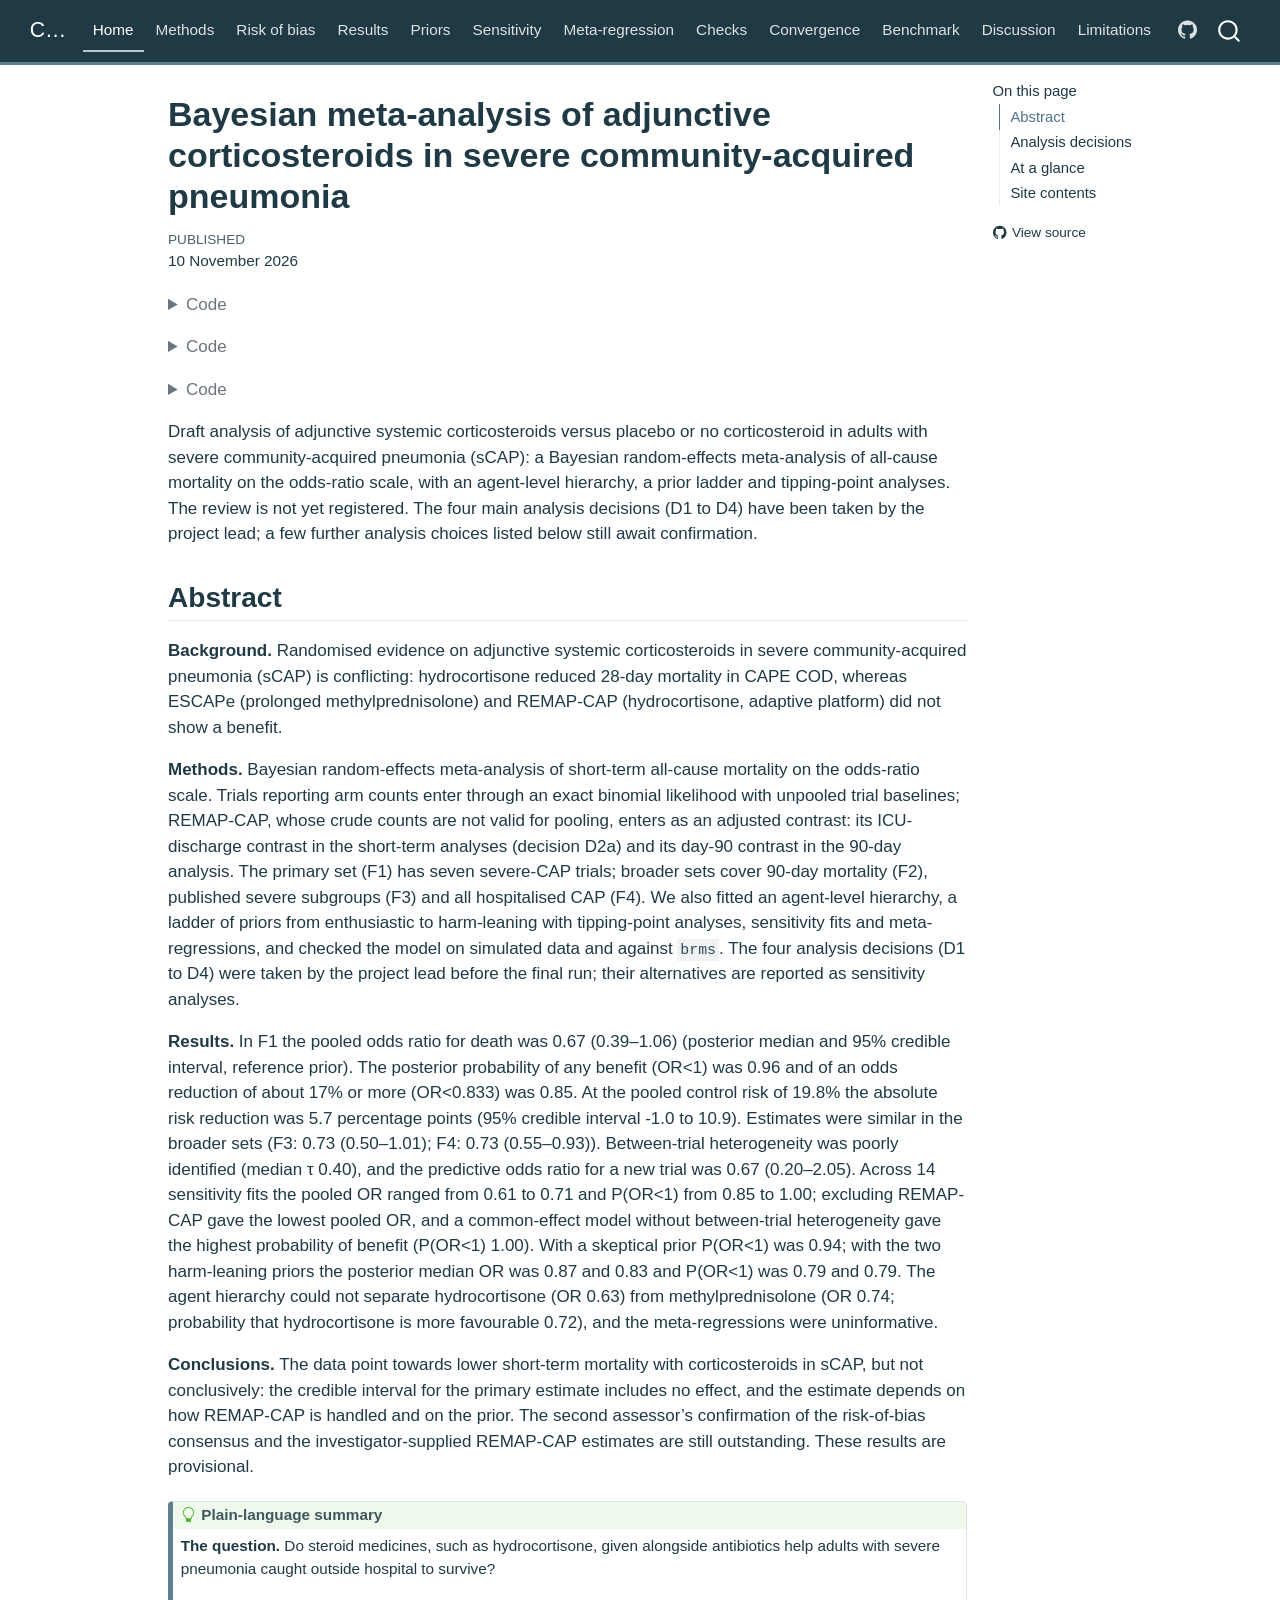
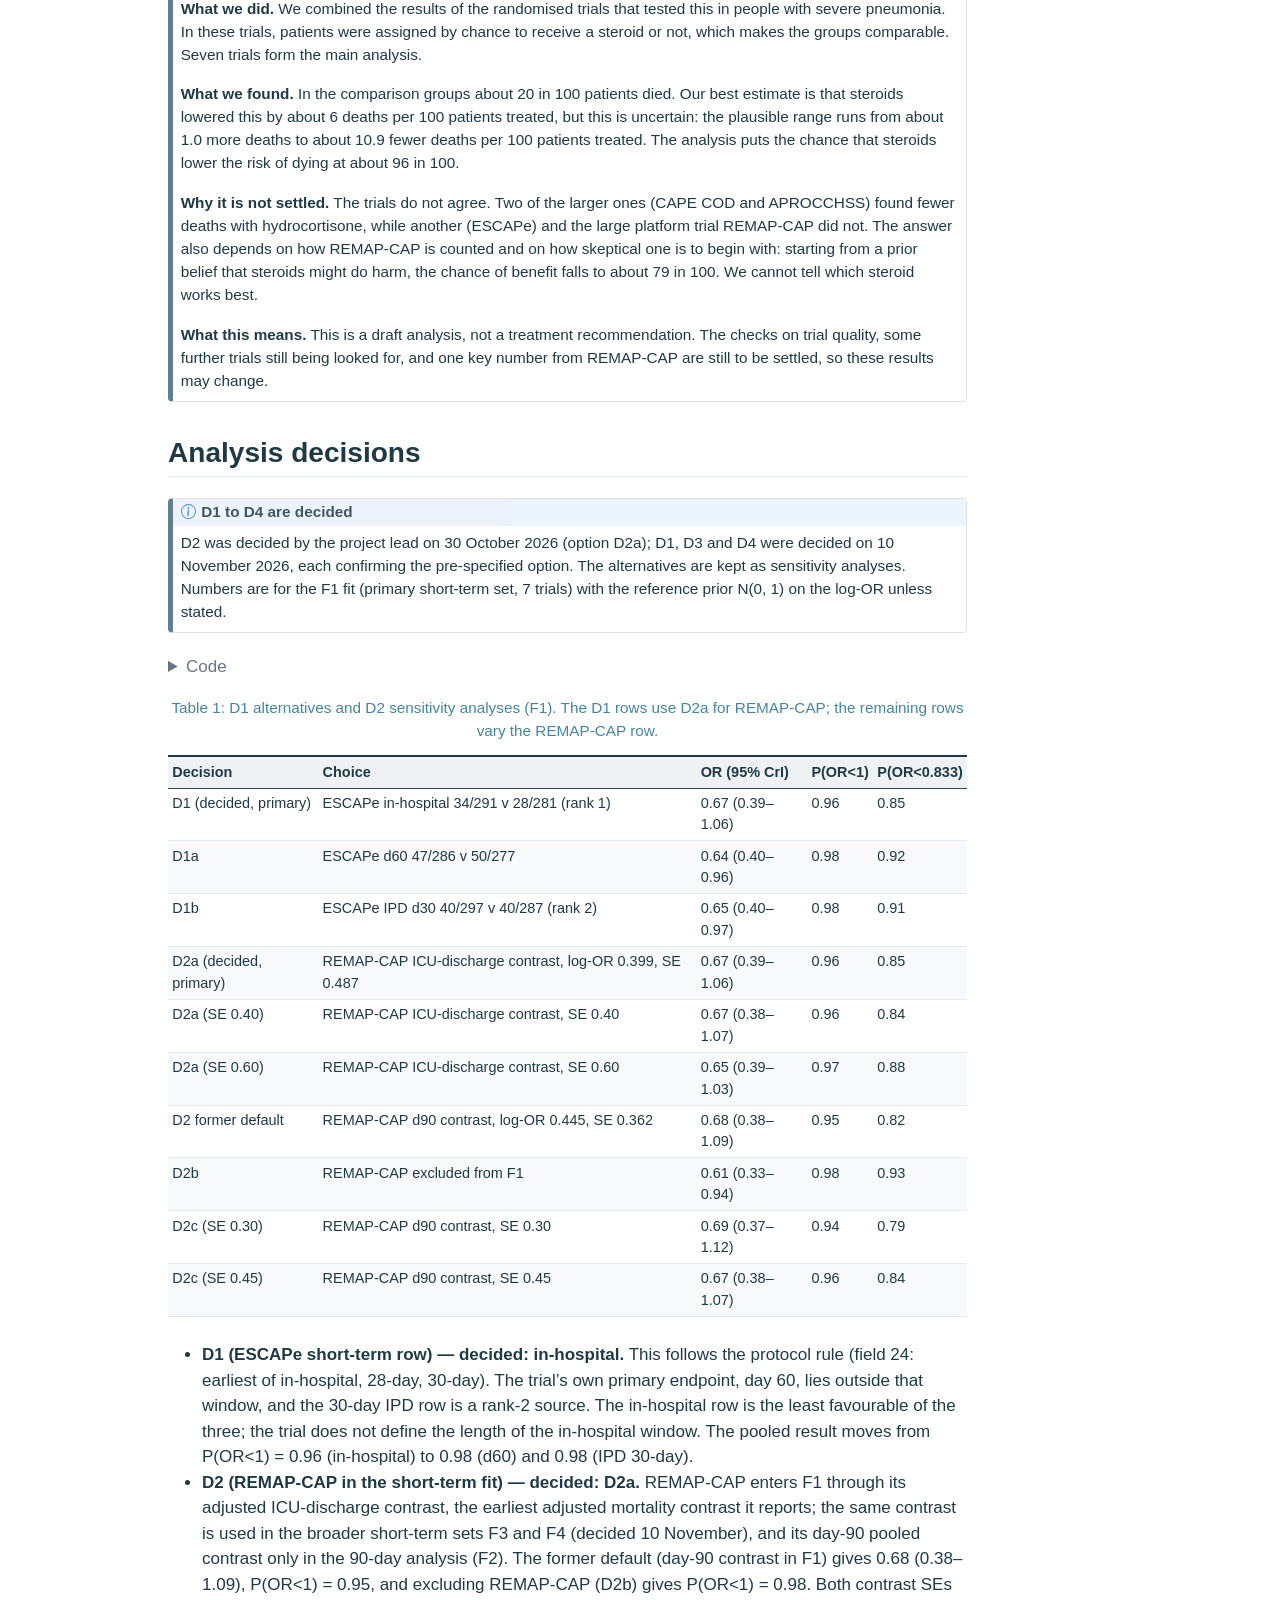
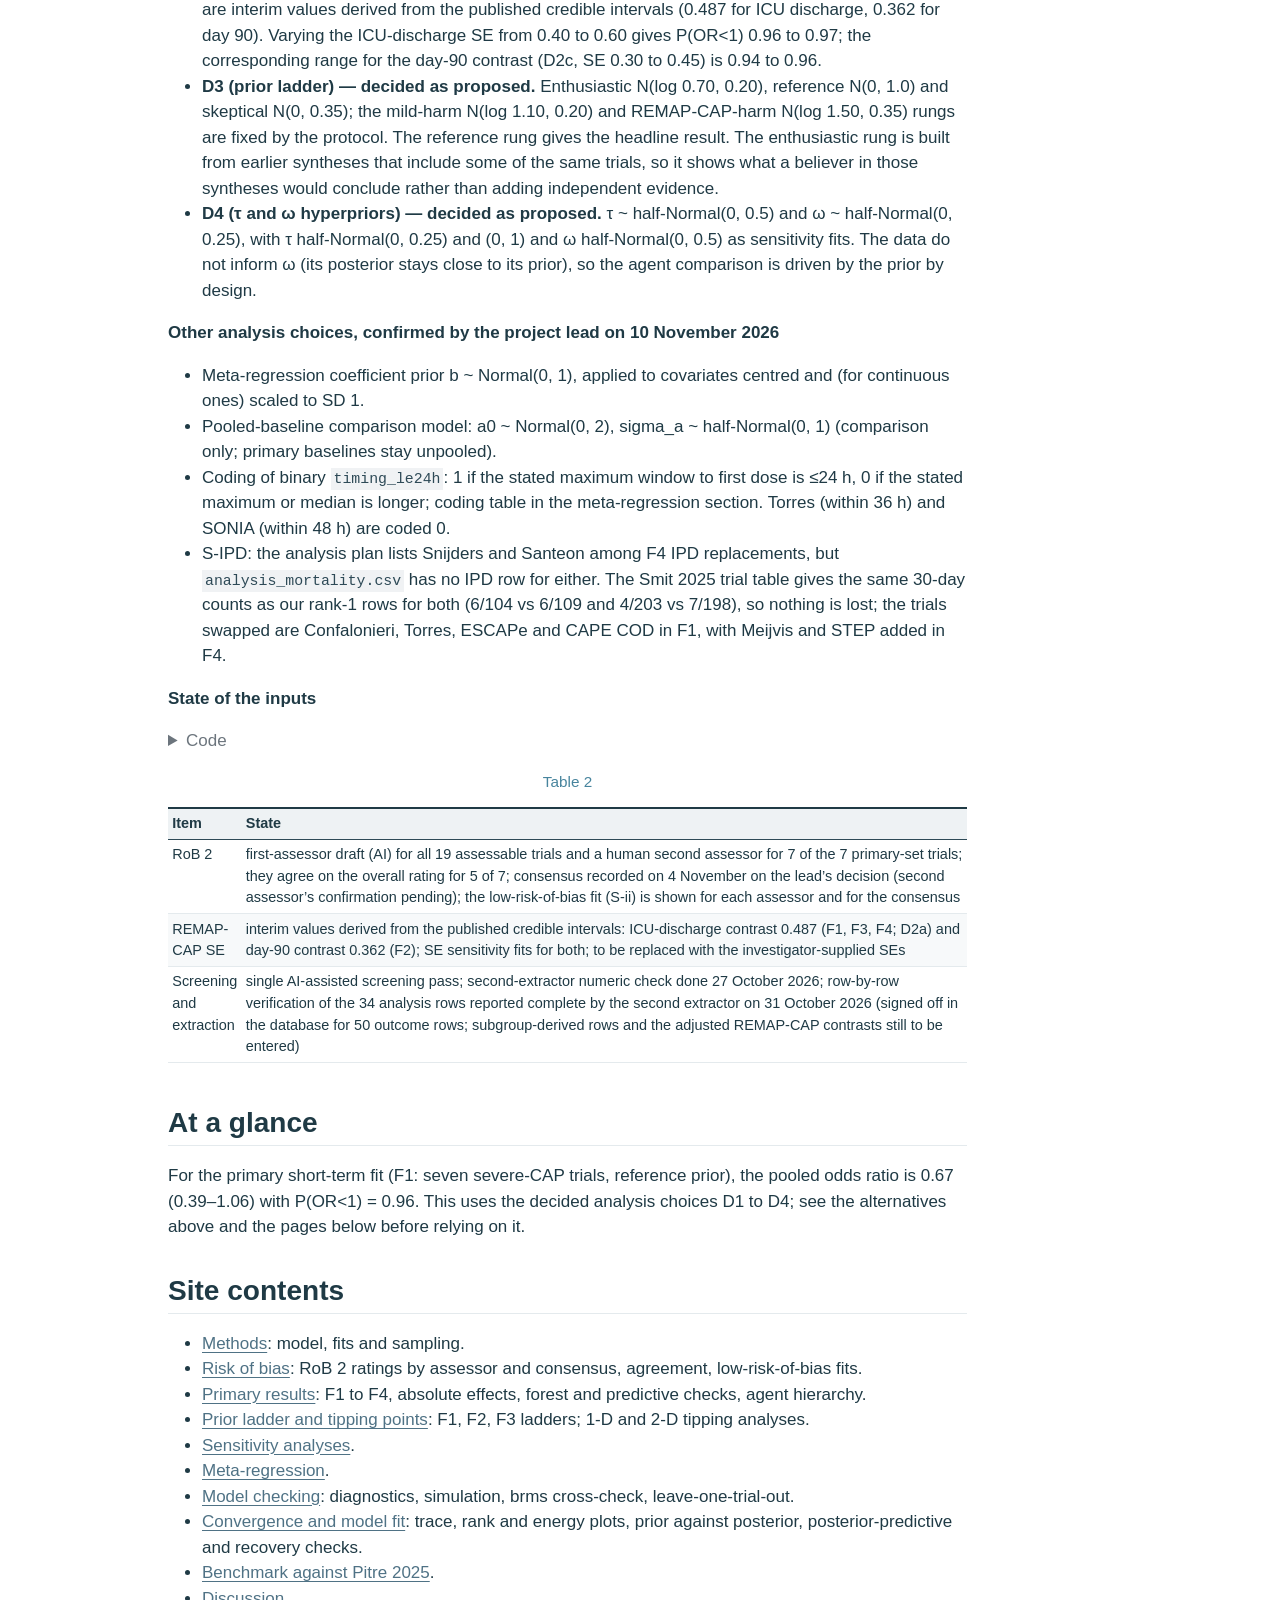
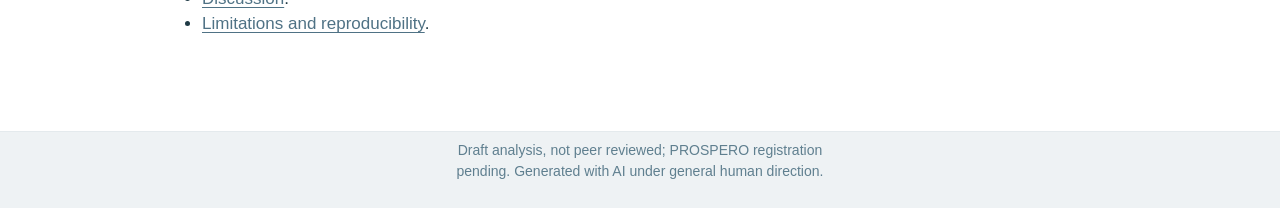
==== commit 9123f56e: "Record 10 Nov lead decisions: exclude Wafy 2021, sign off pending additions Updates the CSVs, PRISMA" ====
--- a/docs/index.html
+++ b/docs/index.html
@@ -429,7 +429,7 @@
 <li><strong>D3 (prior ladder) — decided as proposed.</strong> Enthusiastic N(log 0.70, 0.20), reference N(0, 1.0) and skeptical N(0, 0.35); the mild-harm N(log 1.10, 0.20) and REMAP-CAP-harm N(log 1.50, 0.35) rungs are fixed by the protocol. The reference rung gives the headline result. The enthusiastic rung is built from earlier syntheses that include some of the same trials, so it shows what a believer in those syntheses would conclude rather than adding independent evidence.</li>
 <li><strong>D4 (τ and ω hyperpriors) — decided as proposed.</strong> τ ~ half-Normal(0, 0.5) and ω ~ half-Normal(0, 0.25), with τ half-Normal(0, 0.25) and (0, 1) and ω half-Normal(0, 0.5) as sensitivity fits. The data do not inform ω (its posterior stays close to its prior), so the agent comparison is driven by the prior by design.</li>
 </ul>
-<p><strong>Other analysis choices that still need confirmation</strong></p>
+<p><strong>Other analysis choices, confirmed by the project lead on 10 November 2026</strong></p>
 <ul>
 <li>Meta-regression coefficient prior b ~ Normal(0, 1), applied to covariates centred and (for continuous ones) scaled to SD 1.</li>
 <li>Pooled-baseline comparison model: a0 ~ Normal(0, 2), sigma_a ~ half-Normal(0, 1) (comparison only; primary baselines stay unpooled).</li>
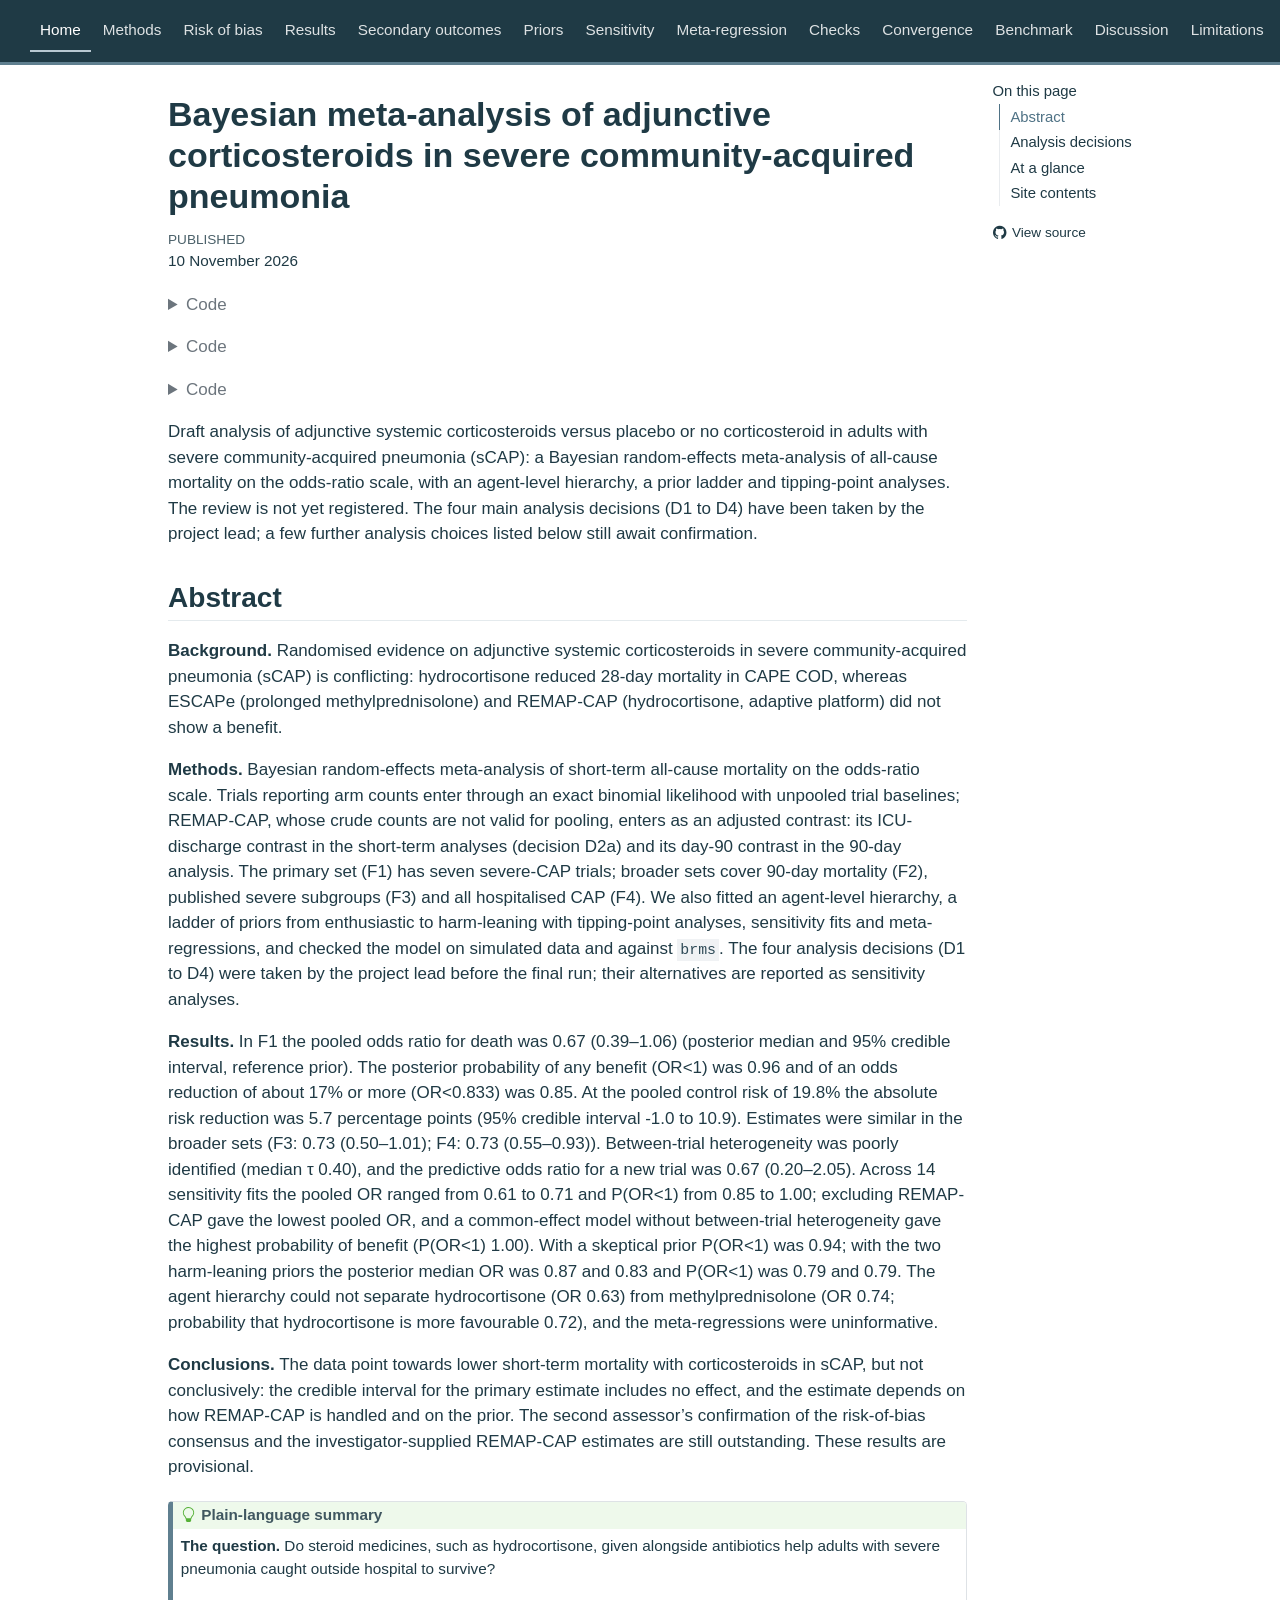
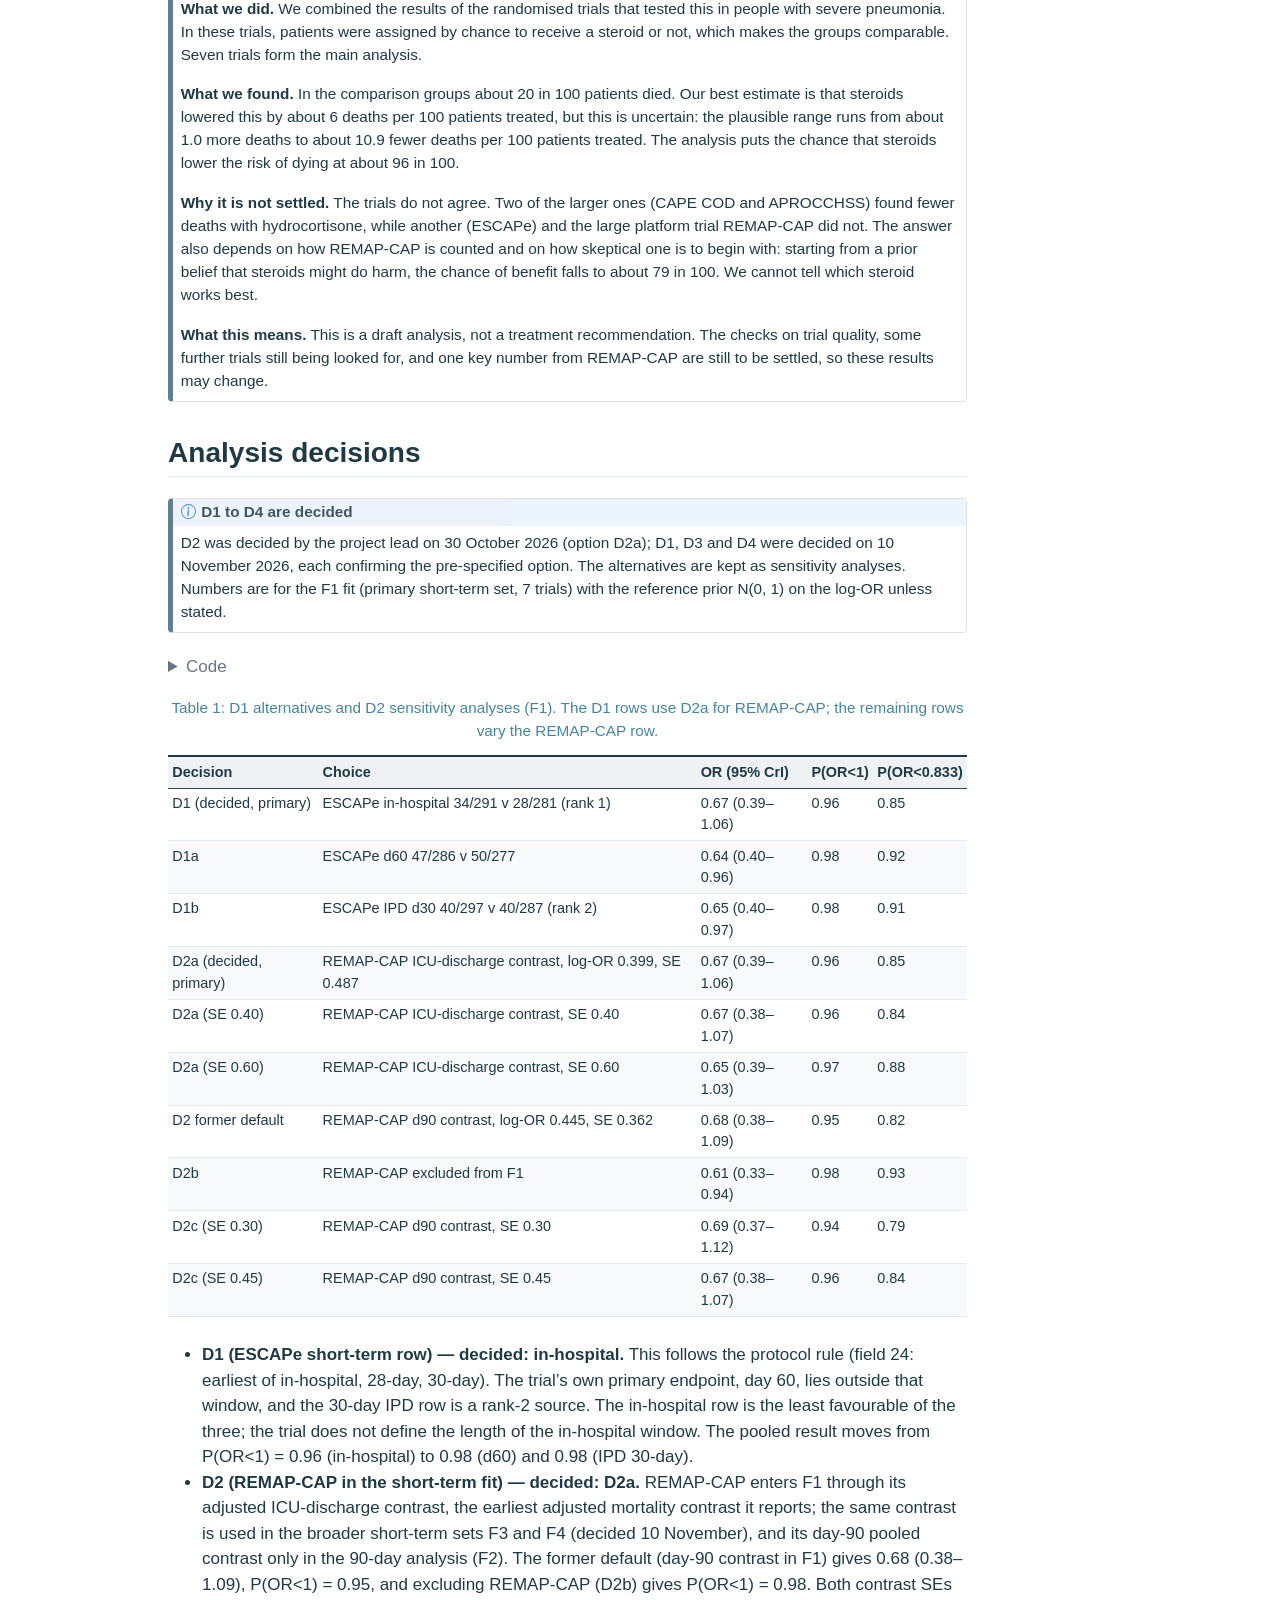
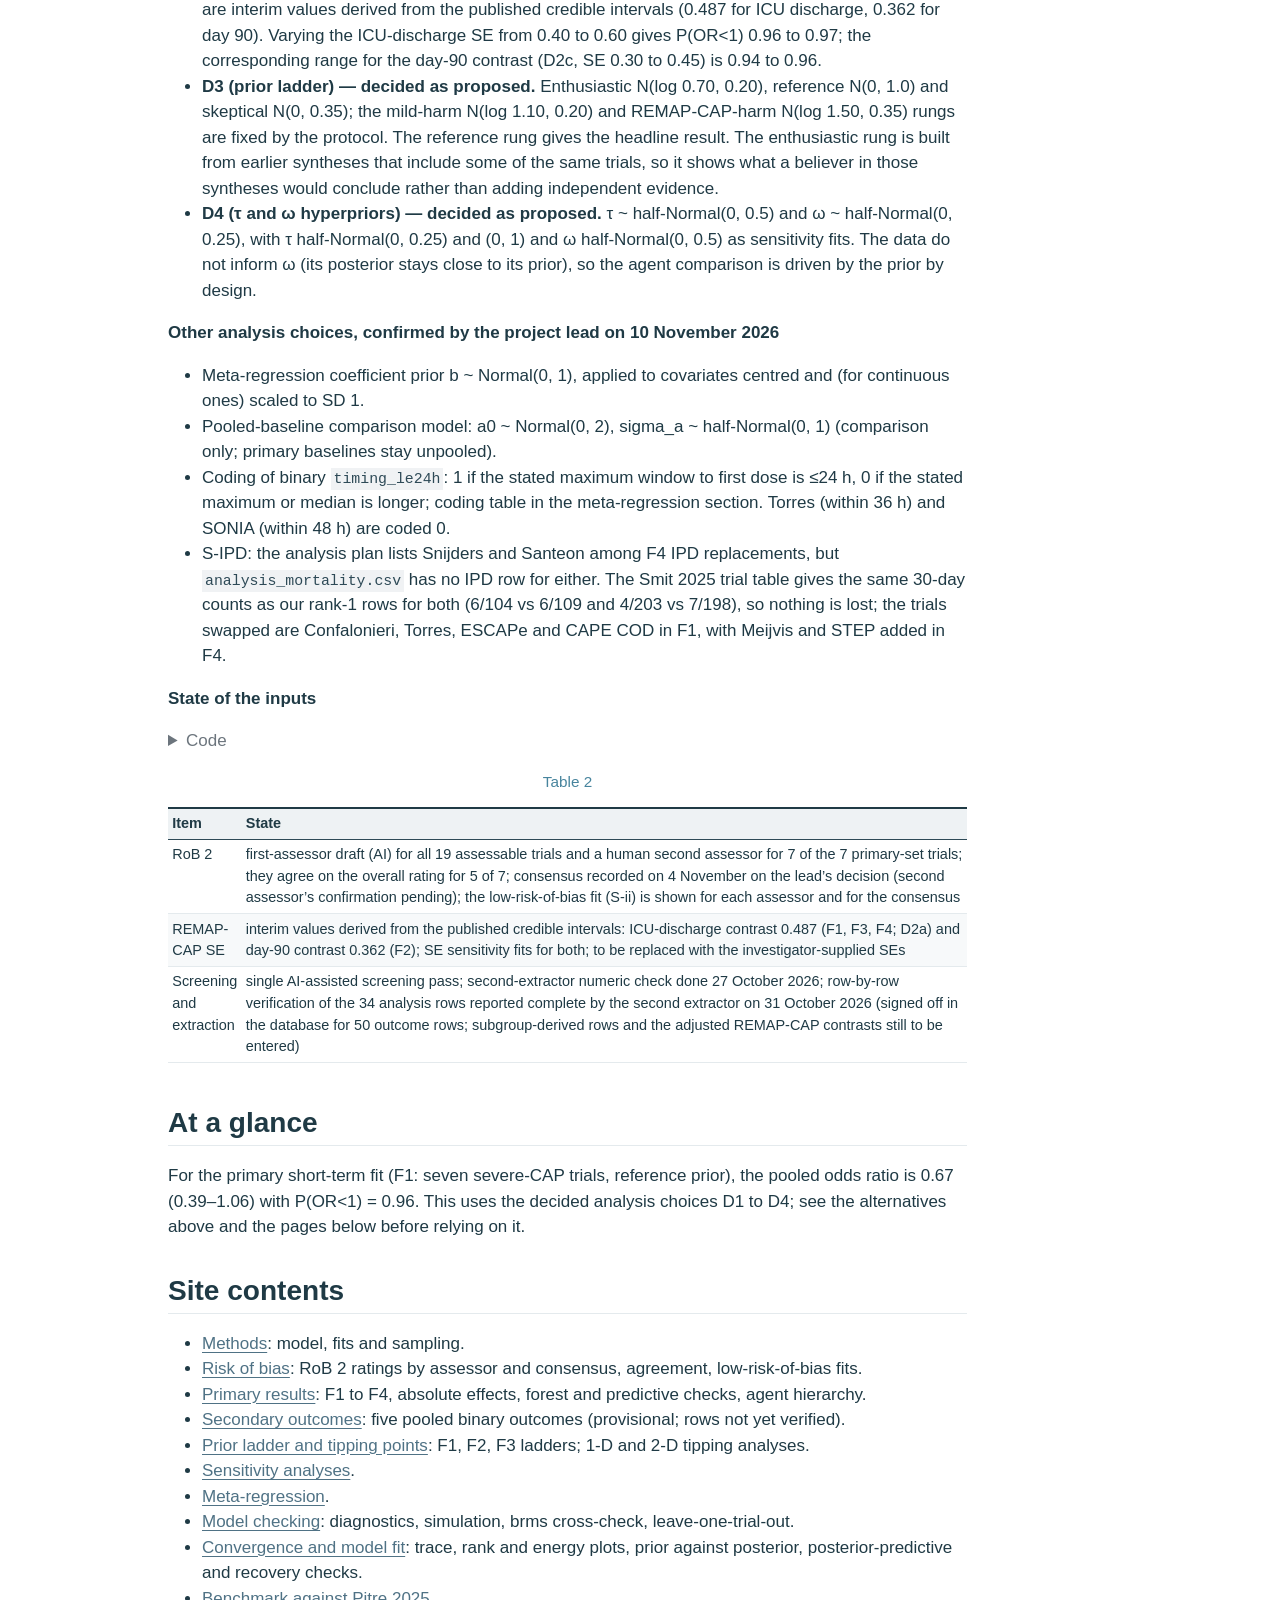
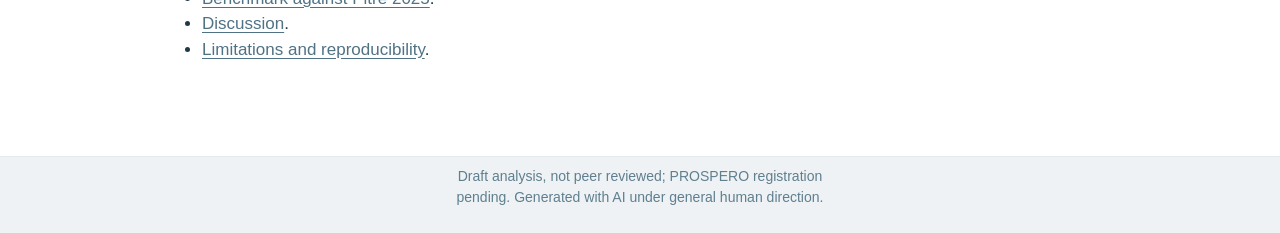
==== commit 920ba0f4: "Add provisional secondary-outcome fits and a Secondary outcomes page (rows not yet verified) R/08_se" ====
--- a/docs/index.html
+++ b/docs/index.html
@@ -148,6 +148,10 @@
 <span class="menu-text">Results</span></a>
   </li>  
   <li class="nav-item">
+    <a class="nav-link" href="./secondary.html"> 
+<span class="menu-text">Secondary outcomes</span></a>
+  </li>  
+  <li class="nav-item">
     <a class="nav-link" href="./priors.html"> 
 <span class="menu-text">Priors</span></a>
   </li>  
@@ -497,6 +501,7 @@
 <li><a href="./methods.html">Methods</a>: model, fits and sampling.</li>
 <li><a href="./risk_of_bias.html">Risk of bias</a>: RoB 2 ratings by assessor and consensus, agreement, low-risk-of-bias fits.</li>
 <li><a href="./results.html">Primary results</a>: F1 to F4, absolute effects, forest and predictive checks, agent hierarchy.</li>
+<li><a href="./secondary.html">Secondary outcomes</a>: five pooled binary outcomes (provisional; rows not yet verified).</li>
 <li><a href="./priors.html">Prior ladder and tipping points</a>: F1, F2, F3 ladders; 1-D and 2-D tipping analyses.</li>
 <li><a href="./sensitivity.html">Sensitivity analyses</a>.</li>
 <li><a href="./metaregression.html">Meta-regression</a>.</li>
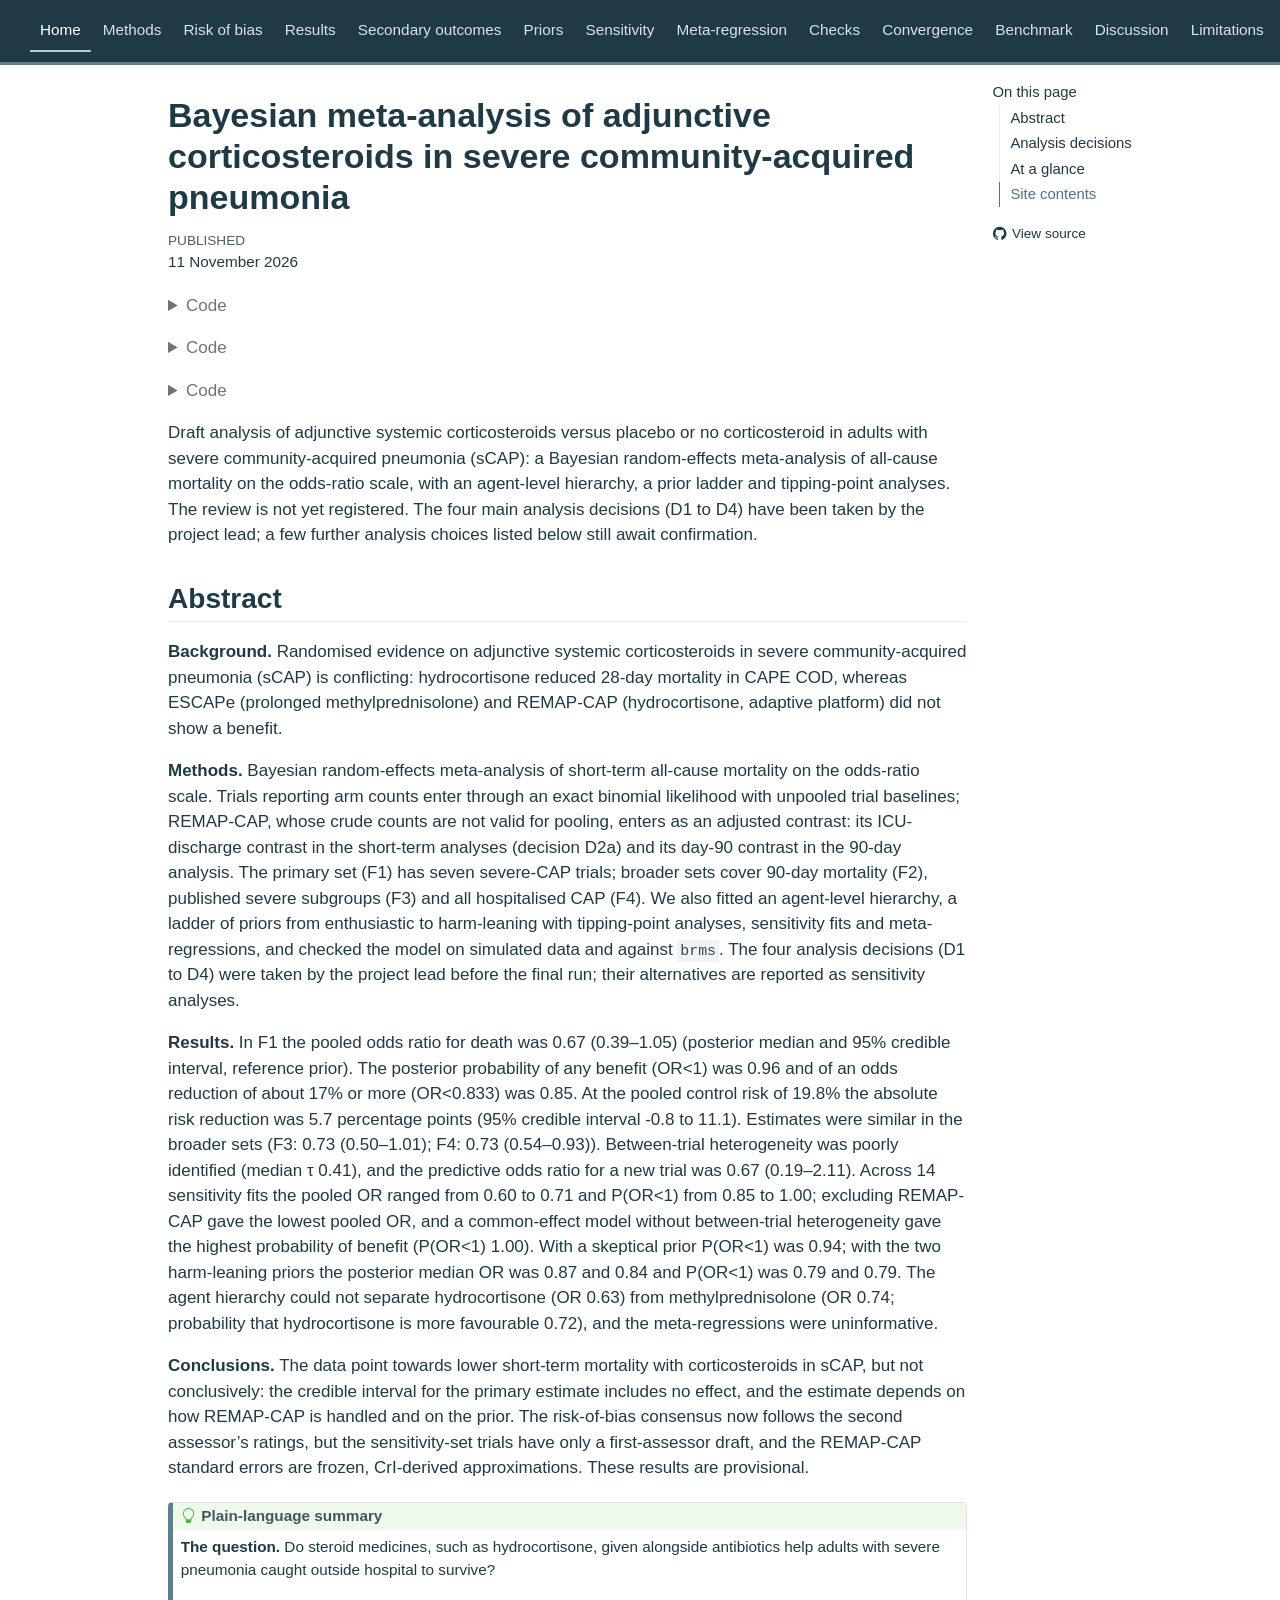
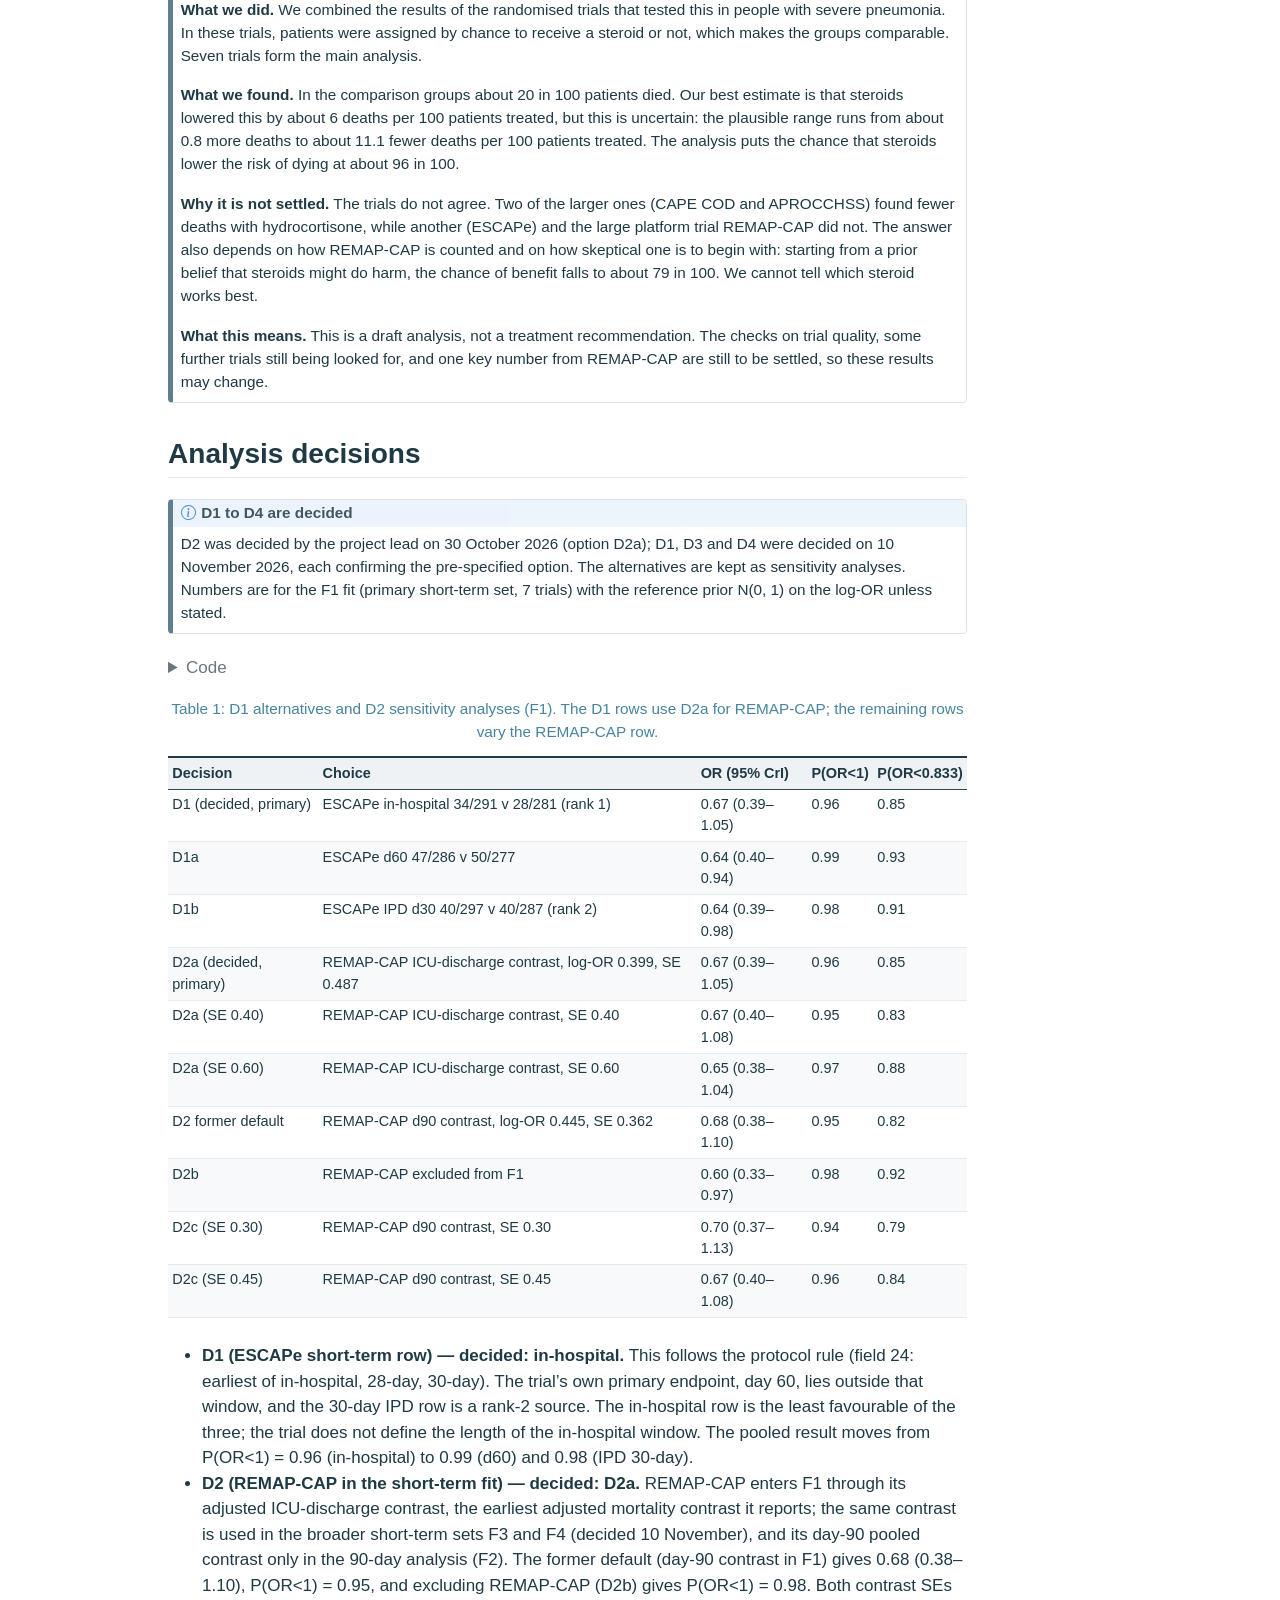
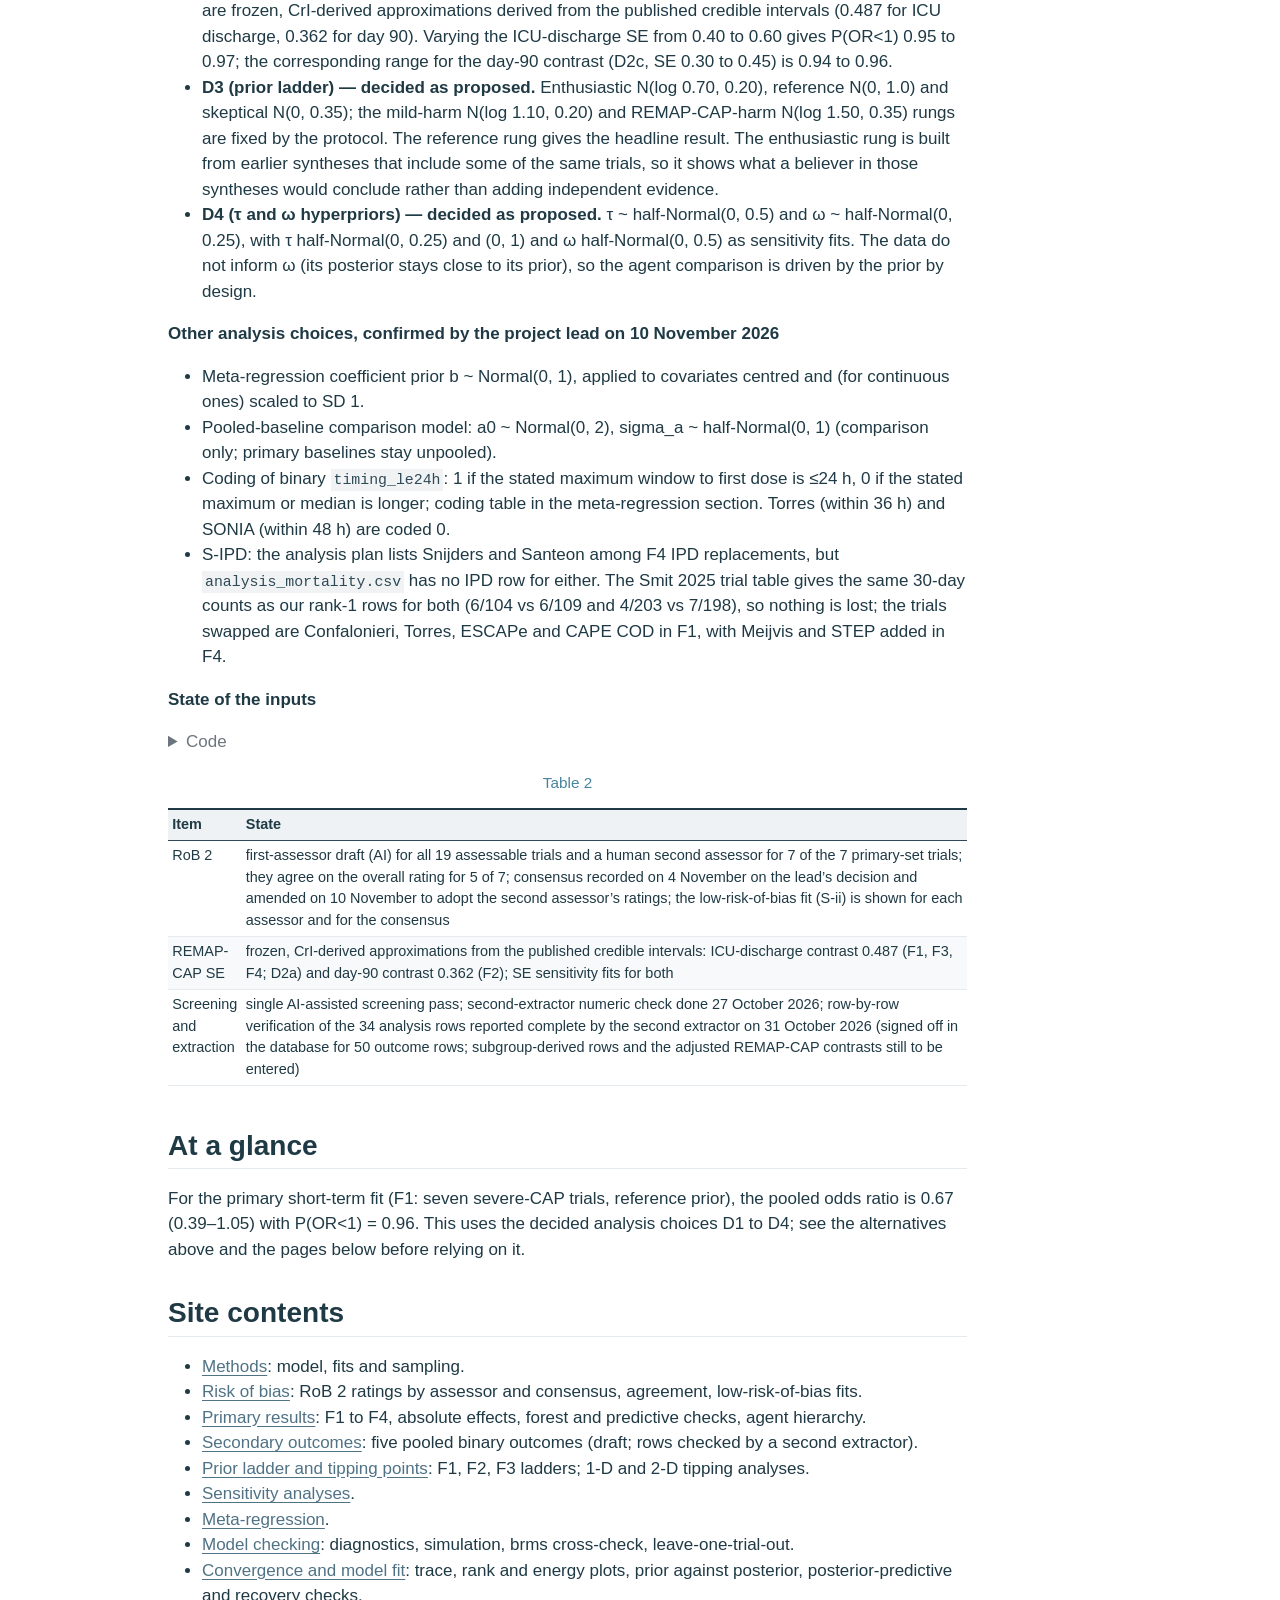
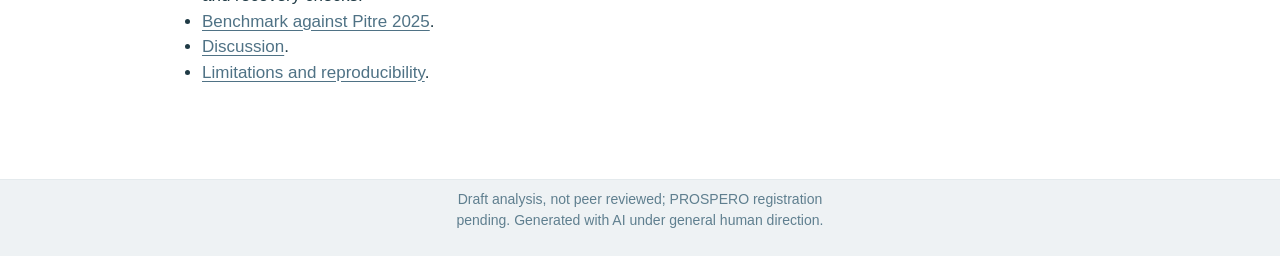
==== commit 5896e644: "Regenerate site with Quarto 1.9.35 (adds PRISMA diagram)" ====
--- a/docs/index.html
+++ b/docs/index.html
@@ -2,25 +2,22 @@
 <html xmlns="http://www.w3.org/1999/xhtml" lang="en" xml:lang="en"><head>
 
 <meta charset="utf-8">
-<meta name="generator" content="quarto-1.11.9">
+<meta name="generator" content="quarto-1.9.35">
 
 <meta name="viewport" content="width=device-width, initial-scale=1.0, user-scalable=yes">
 
 <meta name="author" content="">
-<meta name="dcterms.date" content="2026-11-10">
+<meta name="dcterms.date" content="2026-11-11">
 
 <title>Bayesian meta-analysis of adjunctive corticosteroids in severe community-acquired pneumonia – Corticosteroids in sCAP</title>
 <style>
 /* Default styles provided by pandoc.
 ** See https://pandoc.org/MANUAL.html#variables-for-html for config info.
 */
+code{white-space: pre-wrap;}
 span.smallcaps{font-variant: small-caps;}
-div.columns{display: flex; gap: 1.5em;}
-div.column{flex: auto;}
-@media screen {
-div.columns{gap: min(4vw, 1.5em);}
-div.column{overflow-x: auto;}
-}
+div.columns{display: flex; gap: min(4vw, 1.5em);}
+div.column{flex: auto; overflow-x: auto;}
 div.hanging-indent{margin-left: 1.5em; text-indent: -1.5em;}
 ul.task-list{list-style: none;}
 ul.task-list li input[type="checkbox"] {
@@ -75,15 +72,14 @@
 <meta name="quarto:offset" content="./">
 <script src="site_libs/quarto-html/quarto.js" type="module"></script>
 <script src="site_libs/quarto-html/tabsets/tabsets.js" type="module"></script>
-<script src="site_libs/quarto-html/scrollable-regions/scrollable-regions.js" type="module"></script>
 <script src="site_libs/quarto-html/popper.min.js"></script>
 <script src="site_libs/quarto-html/tippy.umd.min.js"></script>
 <script src="site_libs/quarto-html/anchor.min.js"></script>
 <link href="site_libs/quarto-html/tippy.css" rel="stylesheet">
-<link href="site_libs/quarto-html/quarto-syntax-highlighting-63b5708e65d6cd79cd7618c58d0c21e7.css" rel="stylesheet" id="quarto-text-highlighting-styles">
+<link href="site_libs/quarto-html/quarto-syntax-highlighting-46f66b053e56abd73bb6e954d61a315b.css" rel="stylesheet" id="quarto-text-highlighting-styles">
 <script src="site_libs/bootstrap/bootstrap.min.js"></script>
 <link href="site_libs/bootstrap/bootstrap-icons.css" rel="stylesheet">
-<link href="site_libs/bootstrap/bootstrap-1aaa846398f9ed41f00b4dc0e5685021.min.css" rel="stylesheet" append-hash="true" id="quarto-bootstrap" data-mode="light">
+<link href="site_libs/bootstrap/bootstrap-a7745cbeffaa95b2c6d13ed910c9e09f.min.css" rel="stylesheet" append-hash="true" id="quarto-bootstrap" data-mode="light">
 <script id="quarto-search-options" type="application/json">{
   "location": "navbar",
   "copy-button": false,
@@ -115,18 +111,19 @@
 
 </head>
 
-<body class="nav-fixed quarto-light"><a id="quarto-skip-link" class="visually-hidden-focusable" href="#quarto-document-content">Skip to main content</a>
+<body class="nav-fixed quarto-light">
 
 <div id="quarto-search-results"></div>
   <header id="quarto-header" class="headroom fixed-top">
-    <nav class="navbar navbar-expand-lg " data-bs-theme="dark" aria-label="Site">
+    <nav class="navbar navbar-expand-lg " data-bs-theme="dark">
       <div class="navbar-container container-fluid">
       <div class="navbar-brand-container mx-auto">
     <a class="navbar-brand" href="./index.html">
     <span class="navbar-title">Corticosteroids in sCAP</span>
     </a>
   </div>
-          <button class="navbar-toggler" type="button" data-bs-toggle="collapse" data-bs-target="#navbarCollapse" aria-controls="navbarCollapse" aria-expanded="false" aria-label="Toggle navigation" onclick="if (window.quartoToggleHeadroom) { window.quartoToggleHeadroom(); }">
+            <div id="quarto-search" class="" title="Search"></div>
+          <button class="navbar-toggler" type="button" data-bs-toggle="collapse" data-bs-target="#navbarCollapse" aria-controls="navbarCollapse" role="menu" aria-expanded="false" aria-label="Toggle navigation" onclick="if (window.quartoToggleHeadroom) { window.quartoToggleHeadroom(); }">
   <span class="navbar-toggler-icon"></span>
 </button>
           <div class="collapse navbar-collapse" id="navbarCollapse">
@@ -194,7 +191,6 @@
           </div> <!-- /navcollapse -->
             <div class="quarto-navbar-tools">
 </div>
-            <div id="quarto-search" class="" title="Search"></div>
       </div> <!-- /container-fluid -->
     </nav>
 </header>
@@ -203,7 +199,7 @@
 <!-- sidebar -->
 <!-- margin-sidebar -->
     <div id="quarto-margin-sidebar" class="sidebar margin-sidebar">
-        <nav id="TOC" role="doc-toc" aria-labelledby="toc-title" class="toc-active">
+        <nav id="TOC" role="doc-toc" class="toc-active">
     <h2 id="toc-title">On this page</h2>
    
   <ul>
@@ -215,7 +211,7 @@
 <div class="toc-actions"><ul><li><a href="https://github.com/Russlewisbo/CAP-steroids/blob/main/index.qmd" class="toc-action"><i class="bi bi-github"></i>View source</a></li></ul></div></nav>
     </div>
 <!-- main -->
-<main class="content" id="quarto-document-content" tabindex="-1">
+<main class="content" id="quarto-document-content">
 
 <header id="title-block-header" class="quarto-title-block default">
 <div class="quarto-title">
@@ -230,7 +226,7 @@
     <div>
     <div class="quarto-title-meta-heading">Published</div>
     <div class="quarto-title-meta-contents">
-      <p class="date">10 November 2026</p>
+      <p class="date">11 November 2026</p>
     </div>
   </div>
   
@@ -272,8 +268,8 @@
 <h2 class="anchored" data-anchor-id="abstract">Abstract</h2>
 <p><strong>Background.</strong> Randomised evidence on adjunctive systemic corticosteroids in severe community-acquired pneumonia (sCAP) is conflicting: hydrocortisone reduced 28-day mortality in CAPE COD, whereas ESCAPe (prolonged methylprednisolone) and REMAP-CAP (hydrocortisone, adaptive platform) did not show a benefit.</p>
 <p><strong>Methods.</strong> Bayesian random-effects meta-analysis of short-term all-cause mortality on the odds-ratio scale. Trials reporting arm counts enter through an exact binomial likelihood with unpooled trial baselines; REMAP-CAP, whose crude counts are not valid for pooling, enters as an adjusted contrast: its ICU-discharge contrast in the short-term analyses (decision D2a) and its day-90 contrast in the 90-day analysis. The primary set (F1) has seven severe-CAP trials; broader sets cover 90-day mortality (F2), published severe subgroups (F3) and all hospitalised CAP (F4). We also fitted an agent-level hierarchy, a ladder of priors from enthusiastic to harm-leaning with tipping-point analyses, sensitivity fits and meta-regressions, and checked the model on simulated data and against <code>brms</code>. The four analysis decisions (D1 to D4) were taken by the project lead before the final run; their alternatives are reported as sensitivity analyses.</p>
-<p><strong>Results.</strong> In F1 the pooled odds ratio for death was 0.67 (0.39–1.06) (posterior median and 95% credible interval, reference prior). The posterior probability of any benefit (OR&lt;1) was 0.96 and of an odds reduction of about 17% or more (OR&lt;0.833) was 0.85. At the pooled control risk of 19.8% the absolute risk reduction was 5.7 percentage points (95% credible interval -1.0 to 10.9). Estimates were similar in the broader sets (F3: 0.73 (0.50–1.01); F4: 0.73 (0.55–0.93)). Between-trial heterogeneity was poorly identified (median τ 0.40), and the predictive odds ratio for a new trial was 0.67 (0.20–2.05). Across 14 sensitivity fits the pooled OR ranged from 0.61 to 0.71 and P(OR&lt;1) from 0.85 to 1.00; excluding REMAP-CAP gave the lowest pooled OR, and a common-effect model without between-trial heterogeneity gave the highest probability of benefit (P(OR&lt;1) 1.00). With a skeptical prior P(OR&lt;1) was 0.94; with the two harm-leaning priors the posterior median OR was 0.87 and 0.83 and P(OR&lt;1) was 0.79 and 0.79. The agent hierarchy could not separate hydrocortisone (OR 0.63) from methylprednisolone (OR 0.74; probability that hydrocortisone is more favourable 0.72), and the meta-regressions were uninformative.</p>
-<p><strong>Conclusions.</strong> The data point towards lower short-term mortality with corticosteroids in sCAP, but not conclusively: the credible interval for the primary estimate includes no effect, and the estimate depends on how REMAP-CAP is handled and on the prior. The second assessor’s confirmation of the risk-of-bias consensus and the investigator-supplied REMAP-CAP estimates are still outstanding. These results are provisional.</p>
+<p><strong>Results.</strong> In F1 the pooled odds ratio for death was 0.67 (0.39–1.05) (posterior median and 95% credible interval, reference prior). The posterior probability of any benefit (OR&lt;1) was 0.96 and of an odds reduction of about 17% or more (OR&lt;0.833) was 0.85. At the pooled control risk of 19.8% the absolute risk reduction was 5.7 percentage points (95% credible interval -0.8 to 11.1). Estimates were similar in the broader sets (F3: 0.73 (0.50–1.01); F4: 0.73 (0.54–0.93)). Between-trial heterogeneity was poorly identified (median τ 0.41), and the predictive odds ratio for a new trial was 0.67 (0.19–2.11). Across 14 sensitivity fits the pooled OR ranged from 0.60 to 0.71 and P(OR&lt;1) from 0.85 to 1.00; excluding REMAP-CAP gave the lowest pooled OR, and a common-effect model without between-trial heterogeneity gave the highest probability of benefit (P(OR&lt;1) 1.00). With a skeptical prior P(OR&lt;1) was 0.94; with the two harm-leaning priors the posterior median OR was 0.87 and 0.84 and P(OR&lt;1) was 0.79 and 0.79. The agent hierarchy could not separate hydrocortisone (OR 0.63) from methylprednisolone (OR 0.74; probability that hydrocortisone is more favourable 0.72), and the meta-regressions were uninformative.</p>
+<p><strong>Conclusions.</strong> The data point towards lower short-term mortality with corticosteroids in sCAP, but not conclusively: the credible interval for the primary estimate includes no effect, and the estimate depends on how REMAP-CAP is handled and on the prior. The risk-of-bias consensus now follows the second assessor’s ratings, but the sensitivity-set trials have only a first-assessor draft, and the REMAP-CAP standard errors are frozen, CrI-derived approximations. These results are provisional.</p>
 <div class="callout callout-style-default callout-tip callout-titled">
 <div class="callout-header d-flex align-content-center">
 <div class="callout-icon-container">
@@ -286,7 +282,7 @@
 <div class="callout-body-container callout-body">
 <p><strong>The question.</strong> Do steroid medicines, such as hydrocortisone, given alongside antibiotics help adults with severe pneumonia caught outside hospital to survive?</p>
 <p><strong>What we did.</strong> We combined the results of the randomised trials that tested this in people with severe pneumonia. In these trials, patients were assigned by chance to receive a steroid or not, which makes the groups comparable. Seven trials form the main analysis.</p>
-<p><strong>What we found.</strong> In the comparison groups about 20 in 100 patients died. Our best estimate is that steroids lowered this by about 6 deaths per 100 patients treated, but this is uncertain: the plausible range runs from about 1.0 more deaths to about 10.9 fewer deaths per 100 patients treated. The analysis puts the chance that steroids lower the risk of dying at about 96 in 100.</p>
+<p><strong>What we found.</strong> In the comparison groups about 20 in 100 patients died. Our best estimate is that steroids lowered this by about 6 deaths per 100 patients treated, but this is uncertain: the plausible range runs from about 0.8 more deaths to about 11.1 fewer deaths per 100 patients treated. The analysis puts the chance that steroids lower the risk of dying at about 96 in 100.</p>
 <p><strong>Why it is not settled.</strong> The trials do not agree. Two of the larger ones (CAPE COD and APROCCHSS) found fewer deaths with hydrocortisone, while another (ESCAPe) and the large platform trial REMAP-CAP did not. The answer also depends on how REMAP-CAP is counted and on how skeptical one is to begin with: starting from a prior belief that steroids might do harm, the chance of benefit falls to about 79 in 100. We cannot tell which steroid works best.</p>
 <p><strong>What this means.</strong> This is a draft analysis, not a treatment recommendation. The checks on trial quality, some further trials still being looked for, and one key number from REMAP-CAP are still to be settled, so these results may change.</p>
 </div>
@@ -353,70 +349,70 @@
 <tr class="odd">
 <td style="text-align: left;">D1 (decided, primary)</td>
 <td style="text-align: left;">ESCAPe in-hospital 34/291 v 28/281 (rank 1)</td>
-<td style="text-align: left;">0.67 (0.39–1.06)</td>
+<td style="text-align: left;">0.67 (0.39–1.05)</td>
 <td style="text-align: left;">0.96</td>
 <td style="text-align: left;">0.85</td>
 </tr>
 <tr class="even">
 <td style="text-align: left;">D1a</td>
 <td style="text-align: left;">ESCAPe d60 47/286 v 50/277</td>
-<td style="text-align: left;">0.64 (0.40–0.96)</td>
-<td style="text-align: left;">0.98</td>
-<td style="text-align: left;">0.92</td>
+<td style="text-align: left;">0.64 (0.40–0.94)</td>
+<td style="text-align: left;">0.99</td>
+<td style="text-align: left;">0.93</td>
 </tr>
 <tr class="odd">
 <td style="text-align: left;">D1b</td>
 <td style="text-align: left;">ESCAPe IPD d30 40/297 v 40/287 (rank 2)</td>
-<td style="text-align: left;">0.65 (0.40–0.97)</td>
+<td style="text-align: left;">0.64 (0.39–0.98)</td>
 <td style="text-align: left;">0.98</td>
 <td style="text-align: left;">0.91</td>
 </tr>
 <tr class="even">
 <td style="text-align: left;">D2a (decided, primary)</td>
 <td style="text-align: left;">REMAP-CAP ICU-discharge contrast, log-OR 0.399, SE 0.487</td>
-<td style="text-align: left;">0.67 (0.39–1.06)</td>
+<td style="text-align: left;">0.67 (0.39–1.05)</td>
 <td style="text-align: left;">0.96</td>
 <td style="text-align: left;">0.85</td>
 </tr>
 <tr class="odd">
 <td style="text-align: left;">D2a (SE 0.40)</td>
 <td style="text-align: left;">REMAP-CAP ICU-discharge contrast, SE 0.40</td>
-<td style="text-align: left;">0.67 (0.38–1.07)</td>
-<td style="text-align: left;">0.96</td>
-<td style="text-align: left;">0.84</td>
+<td style="text-align: left;">0.67 (0.40–1.08)</td>
+<td style="text-align: left;">0.95</td>
+<td style="text-align: left;">0.83</td>
 </tr>
 <tr class="even">
 <td style="text-align: left;">D2a (SE 0.60)</td>
 <td style="text-align: left;">REMAP-CAP ICU-discharge contrast, SE 0.60</td>
-<td style="text-align: left;">0.65 (0.39–1.03)</td>
+<td style="text-align: left;">0.65 (0.38–1.04)</td>
 <td style="text-align: left;">0.97</td>
 <td style="text-align: left;">0.88</td>
 </tr>
 <tr class="odd">
 <td style="text-align: left;">D2 former default</td>
 <td style="text-align: left;">REMAP-CAP d90 contrast, log-OR 0.445, SE 0.362</td>
-<td style="text-align: left;">0.68 (0.38–1.09)</td>
+<td style="text-align: left;">0.68 (0.38–1.10)</td>
 <td style="text-align: left;">0.95</td>
 <td style="text-align: left;">0.82</td>
 </tr>
 <tr class="even">
 <td style="text-align: left;">D2b</td>
 <td style="text-align: left;">REMAP-CAP excluded from F1</td>
-<td style="text-align: left;">0.61 (0.33–0.94)</td>
+<td style="text-align: left;">0.60 (0.33–0.97)</td>
 <td style="text-align: left;">0.98</td>
-<td style="text-align: left;">0.93</td>
+<td style="text-align: left;">0.92</td>
 </tr>
 <tr class="odd">
 <td style="text-align: left;">D2c (SE 0.30)</td>
 <td style="text-align: left;">REMAP-CAP d90 contrast, SE 0.30</td>
-<td style="text-align: left;">0.69 (0.37–1.12)</td>
+<td style="text-align: left;">0.70 (0.37–1.13)</td>
 <td style="text-align: left;">0.94</td>
 <td style="text-align: left;">0.79</td>
 </tr>
 <tr class="even">
 <td style="text-align: left;">D2c (SE 0.45)</td>
 <td style="text-align: left;">REMAP-CAP d90 contrast, SE 0.45</td>
-<td style="text-align: left;">0.67 (0.38–1.07)</td>
+<td style="text-align: left;">0.67 (0.40–1.08)</td>
 <td style="text-align: left;">0.96</td>
 <td style="text-align: left;">0.84</td>
 </tr>
@@ -428,8 +424,8 @@
 </div>
 </div>
 <ul>
-<li><strong>D1 (ESCAPe short-term row) — decided: in-hospital.</strong> This follows the protocol rule (field 24: earliest of in-hospital, 28-day, 30-day). The trial’s own primary endpoint, day 60, lies outside that window, and the 30-day IPD row is a rank-2 source. The in-hospital row is the least favourable of the three; the trial does not define the length of the in-hospital window. The pooled result moves from P(OR&lt;1) = 0.96 (in-hospital) to 0.98 (d60) and 0.98 (IPD 30-day).</li>
-<li><strong>D2 (REMAP-CAP in the short-term fit) — decided: D2a.</strong> REMAP-CAP enters F1 through its adjusted ICU-discharge contrast, the earliest adjusted mortality contrast it reports; the same contrast is used in the broader short-term sets F3 and F4 (decided 10 November), and its day-90 pooled contrast only in the 90-day analysis (F2). The former default (day-90 contrast in F1) gives 0.68 (0.38–1.09), P(OR&lt;1) = 0.95, and excluding REMAP-CAP (D2b) gives P(OR&lt;1) = 0.98. Both contrast SEs are interim values derived from the published credible intervals (0.487 for ICU discharge, 0.362 for day 90). Varying the ICU-discharge SE from 0.40 to 0.60 gives P(OR&lt;1) 0.96 to 0.97; the corresponding range for the day-90 contrast (D2c, SE 0.30 to 0.45) is 0.94 to 0.96.</li>
+<li><strong>D1 (ESCAPe short-term row) — decided: in-hospital.</strong> This follows the protocol rule (field 24: earliest of in-hospital, 28-day, 30-day). The trial’s own primary endpoint, day 60, lies outside that window, and the 30-day IPD row is a rank-2 source. The in-hospital row is the least favourable of the three; the trial does not define the length of the in-hospital window. The pooled result moves from P(OR&lt;1) = 0.96 (in-hospital) to 0.99 (d60) and 0.98 (IPD 30-day).</li>
+<li><strong>D2 (REMAP-CAP in the short-term fit) — decided: D2a.</strong> REMAP-CAP enters F1 through its adjusted ICU-discharge contrast, the earliest adjusted mortality contrast it reports; the same contrast is used in the broader short-term sets F3 and F4 (decided 10 November), and its day-90 pooled contrast only in the 90-day analysis (F2). The former default (day-90 contrast in F1) gives 0.68 (0.38–1.10), P(OR&lt;1) = 0.95, and excluding REMAP-CAP (D2b) gives P(OR&lt;1) = 0.98. Both contrast SEs are frozen, CrI-derived approximations derived from the published credible intervals (0.487 for ICU discharge, 0.362 for day 90). Varying the ICU-discharge SE from 0.40 to 0.60 gives P(OR&lt;1) 0.95 to 0.97; the corresponding range for the day-90 contrast (D2c, SE 0.30 to 0.45) is 0.94 to 0.96.</li>
 <li><strong>D3 (prior ladder) — decided as proposed.</strong> Enthusiastic N(log 0.70, 0.20), reference N(0, 1.0) and skeptical N(0, 0.35); the mild-harm N(log 1.10, 0.20) and REMAP-CAP-harm N(log 1.50, 0.35) rungs are fixed by the protocol. The reference rung gives the headline result. The enthusiastic rung is built from earlier syntheses that include some of the same trials, so it shows what a believer in those syntheses would conclude rather than adding independent evidence.</li>
 <li><strong>D4 (τ and ω hyperpriors) — decided as proposed.</strong> τ ~ half-Normal(0, 0.5) and ω ~ half-Normal(0, 0.25), with τ half-Normal(0, 0.25) and (0, 1) and ω half-Normal(0, 0.5) as sensitivity fits. The data do not inform ω (its posterior stays close to its prior), so the agent comparison is driven by the prior by design.</li>
 </ul>
@@ -446,9 +442,9 @@
 <summary>Code</summary>
 <div class="code-copy-outer-scaffold"><div class="sourceCode cell-code" id="cb5"><pre class="sourceCode r code-with-copy"><code class="sourceCode r"><span id="cb5-1"><a href="#cb5-1" aria-hidden="true" tabindex="-1"></a>status <span class="ot">&lt;-</span> <span class="fu">tibble</span>(</span>
 <span id="cb5-2"><a href="#cb5-2" aria-hidden="true" tabindex="-1"></a>  <span class="at">Item =</span> <span class="fu">c</span>(<span class="st">"RoB 2"</span>, <span class="st">"REMAP-CAP SE"</span>, <span class="st">"Screening and extraction"</span>),</span>
-<span id="cb5-3"><a href="#cb5-3" aria-hidden="true" tabindex="-1"></a>  <span class="at">State =</span> <span class="fu">c</span>(<span class="fu">sprintf</span>(<span class="st">"first-assessor draft (AI) for all %d assessable trials and a human second assessor for %d of the %d primary-set trials; they agree on the overall rating for %d of %d; consensus recorded on 4 November on the lead's decision (second assessor's confirmation pending); the low-risk-of-bias fit (S-ii) is shown for each assessor and for the consensus"</span>,</span>
+<span id="cb5-3"><a href="#cb5-3" aria-hidden="true" tabindex="-1"></a>  <span class="at">State =</span> <span class="fu">c</span>(<span class="fu">sprintf</span>(<span class="st">"first-assessor draft (AI) for all %d assessable trials and a human second assessor for %d of the %d primary-set trials; they agree on the overall rating for %d of %d; consensus recorded on 4 November on the lead's decision and amended on 10 November to adopt the second assessor's ratings; the low-risk-of-bias fit (S-ii) is shown for each assessor and for the consensus"</span>,</span>
 <span id="cb5-4"><a href="#cb5-4" aria-hidden="true" tabindex="-1"></a>                    rob<span class="sc">$</span>n_assessed_a1, rob<span class="sc">$</span>n_a2, rob<span class="sc">$</span>n_primary, rob<span class="sc">$</span>n_agree_overall, rob<span class="sc">$</span>n_both),</span>
-<span id="cb5-5"><a href="#cb5-5" aria-hidden="true" tabindex="-1"></a>            <span class="st">"interim values derived from the published credible intervals: ICU-discharge contrast 0.487 (F1, F3, F4; D2a) and day-90 contrast 0.362 (F2); SE sensitivity fits for both; to be replaced with the investigator-supplied SEs"</span>,</span>
+<span id="cb5-5"><a href="#cb5-5" aria-hidden="true" tabindex="-1"></a>            <span class="st">"frozen, CrI-derived approximations from the published credible intervals: ICU-discharge contrast 0.487 (F1, F3, F4; D2a) and day-90 contrast 0.362 (F2); SE sensitivity fits for both"</span>,</span>
 <span id="cb5-6"><a href="#cb5-6" aria-hidden="true" tabindex="-1"></a>            <span class="st">"single AI-assisted screening pass; second-extractor numeric check done 27 October 2026; row-by-row verification of the 34 analysis rows reported complete by the second extractor on 31 October 2026 (signed off in the database for 50 outcome rows; subgroup-derived rows and the adjusted REMAP-CAP contrasts still to be entered)"</span>))</span>
 <span id="cb5-7"><a href="#cb5-7" aria-hidden="true" tabindex="-1"></a><span class="fu">kable</span>(status)</span></code></pre></div><button title="Copy to Clipboard" class="code-copy-button"><i class="bi"></i></button></div>
 </details>
@@ -473,11 +469,11 @@
 <tbody>
 <tr class="odd">
 <td style="text-align: left;">RoB 2</td>
-<td style="text-align: left;">first-assessor draft (AI) for all 19 assessable trials and a human second assessor for 7 of the 7 primary-set trials; they agree on the overall rating for 5 of 7; consensus recorded on 4 November on the lead’s decision (second assessor’s confirmation pending); the low-risk-of-bias fit (S-ii) is shown for each assessor and for the consensus</td>
+<td style="text-align: left;">first-assessor draft (AI) for all 19 assessable trials and a human second assessor for 7 of the 7 primary-set trials; they agree on the overall rating for 5 of 7; consensus recorded on 4 November on the lead’s decision and amended on 10 November to adopt the second assessor’s ratings; the low-risk-of-bias fit (S-ii) is shown for each assessor and for the consensus</td>
 </tr>
 <tr class="even">
 <td style="text-align: left;">REMAP-CAP SE</td>
-<td style="text-align: left;">interim values derived from the published credible intervals: ICU-discharge contrast 0.487 (F1, F3, F4; D2a) and day-90 contrast 0.362 (F2); SE sensitivity fits for both; to be replaced with the investigator-supplied SEs</td>
+<td style="text-align: left;">frozen, CrI-derived approximations from the published credible intervals: ICU-discharge contrast 0.487 (F1, F3, F4; D2a) and day-90 contrast 0.362 (F2); SE sensitivity fits for both</td>
 </tr>
 <tr class="odd">
 <td style="text-align: left;">Screening and extraction</td>
@@ -493,7 +489,7 @@
 </section>
 <section id="at-a-glance" class="level2">
 <h2 class="anchored" data-anchor-id="at-a-glance">At a glance</h2>
-<p>For the primary short-term fit (F1: seven severe-CAP trials, reference prior), the pooled odds ratio is 0.67 (0.39–1.06) with P(OR&lt;1) = 0.96. This uses the decided analysis choices D1 to D4; see the alternatives above and the pages below before relying on it.</p>
+<p>For the primary short-term fit (F1: seven severe-CAP trials, reference prior), the pooled odds ratio is 0.67 (0.39–1.05) with P(OR&lt;1) = 0.96. This uses the decided analysis choices D1 to D4; see the alternatives above and the pages below before relying on it.</p>
 </section>
 <section id="site-contents" class="level2">
 <h2 class="anchored" data-anchor-id="site-contents">Site contents</h2>
@@ -501,7 +497,7 @@
 <li><a href="./methods.html">Methods</a>: model, fits and sampling.</li>
 <li><a href="./risk_of_bias.html">Risk of bias</a>: RoB 2 ratings by assessor and consensus, agreement, low-risk-of-bias fits.</li>
 <li><a href="./results.html">Primary results</a>: F1 to F4, absolute effects, forest and predictive checks, agent hierarchy.</li>
-<li><a href="./secondary.html">Secondary outcomes</a>: five pooled binary outcomes (provisional; rows not yet verified).</li>
+<li><a href="./secondary.html">Secondary outcomes</a>: five pooled binary outcomes (draft; rows checked by a second extractor).</li>
 <li><a href="./priors.html">Prior ladder and tipping points</a>: F1, F2, F3 ladders; 1-D and 2-D tipping analyses.</li>
 <li><a href="./sensitivity.html">Sensitivity analyses</a>.</li>
 <li><a href="./metaregression.html">Meta-regression</a>.</li>
@@ -594,8 +590,7 @@
           return filterRegex.test(href) || localhostRegex.test(href) || mailtoRegex.test(href);
       }
       // Inspect non-navigation links and adorn them if external
-      window.quartoDecorateExternalLinks = function (root) {
-     var links = (root || window.document).querySelectorAll('a[href]:not(.nav-link):not(.navbar-brand):not(.toc-action):not(.sidebar-link):not(.sidebar-item-toggle):not(.pagination-link):not(.no-external):not([aria-hidden]):not(.dropdown-item):not(.quarto-navigation-tool):not(.about-link)');
+     var links = window.document.querySelectorAll('a[href]:not(.nav-link):not(.navbar-brand):not(.toc-action):not(.sidebar-link):not(.sidebar-item-toggle):not(.pagination-link):not(.no-external):not([aria-hidden]):not(.dropdown-item):not(.quarto-navigation-tool):not(.about-link)');
       for (var i=0; i<links.length; i++) {
         const link = links[i];
         if (!isInternal(link.href)) {
@@ -604,69 +599,8 @@
           if (link.dataset.originalHref !== undefined) {
             link.href = link.dataset.originalHref;
           }
-          if (!link.classList.contains('no-external-icon')) {
-          }
-        }
-      }
-      };
-      window.quartoDecorateExternalLinks(window.document);
-    // Esc closes the popup (WCAG 1.4.13) and focus leaving both trigger and
-    // popup closes it (WCAG 2.4.11); tippy handles neither for interactive popups.
-    const hideOnEscAndFocusOut = {
-      name: 'hideOnEscAndFocusOut',
-      defaultValue: true,
-      fn(instance) {
-        const dismiss = () => {
-          // A show scheduled by the trigger delay would otherwise reopen it
-          instance.clearDelayTimeouts();
-          instance.hide();
-        };
-        const onKeyDown = (event) => {
-          if (event.key !== 'Escape') {
-            return;
-          }
-          // Keep Esc from also reaching page handlers (e.g. reveal.js overview),
-          // except an open reveal.js slide menu, which Esc should close too.
-          // The menu handles keys only when its keyboard option is on.
-          const menuHandlesEsc = window.Reveal?.getPlugin?.('menu')?.isOpen() &&
-            window.Reveal.getConfig().menu?.keyboard !== false;
-          if (!menuHandlesEsc) {
-            event.stopPropagation();
-          }
-          if (instance.popper.contains(window.document.activeElement)) {
-            // Disabled while refocusing so the focus trigger does not reopen it
-            instance.disable();
-            instance.reference.focus();
-            instance.enable();
-          }
-          dismiss();
-        };
-        const onFocusOut = (event) => {
-          const target = event.relatedTarget;
-          if (target && !instance.reference.contains(target) &&
-              !instance.popper.contains(target)) {
-            dismiss();
-          }
-        };
-        // On the trigger too: a click trigger (code-annotations: select) has no
-        // blur handling. Attached for the instance's lifetime so leaving the
-        // trigger also cancels a show still pending on the trigger delay.
-        instance.reference.addEventListener('focusout', onFocusOut);
-        return {
-          onShow() {
-            window.document.addEventListener('keydown', onKeyDown, true);
-            instance.popper.addEventListener('focusout', onFocusOut);
-          },
-          onHide() {
-            window.document.removeEventListener('keydown', onKeyDown, true);
-            instance.popper.removeEventListener('focusout', onFocusOut);
-          },
-          onDestroy() {
-            instance.reference.removeEventListener('focusout', onFocusOut);
-          },
-        };
-      },
-    };
+        }
+      }
     function tippyHover(el, contentFn, onTriggerFn, onUntriggerFn) {
       const config = {
         allowHTML: true,
@@ -680,7 +614,6 @@
         interactiveBorder: 10,
         theme: 'quarto',
         placement: 'bottom-start',
-        plugins: [hideOnEscAndFocusOut],
       };
       if (contentFn) {
         config.content = contentFn;
@@ -843,54 +776,44 @@
           const lineIds = lines.map((line) => {
             return targetCell + "-" + line;
           })
-          // Each band is positioned against its own containing block, which is
-          // not the offsetParent of the lines, so place it from client rects.
-          const placeBand = (band, firstEl, lastEl, codeBlock) => {
-            const container = band.offsetParent;
-            if (container === null) {
-              return;
+          let top = null;
+          let height = null;
+          let parent = null;
+          if (lineIds.length > 0) {
+              //compute the position of the single el (top and bottom and make a div)
+              const el = window.document.getElementById(lineIds[0]);
+              top = el.offsetTop;
+              height = el.offsetHeight;
+              parent = el.parentElement.parentElement;
+            if (lineIds.length > 1) {
+              const lastEl = window.document.getElementById(lineIds[lineIds.length - 1]);
+              const bottom = lastEl.offsetTop + lastEl.offsetHeight;
+              height = bottom - top;
             }
-            const containerRect = container.getBoundingClientRect();
-            // Reveal.js scales slides with a transform, so convert client
-            // pixels back to the CSS pixels of the container.
-            const scale = containerRect.height / container.offsetHeight || 1;
-            const firstRect = firstEl.getBoundingClientRect();
-            const lastRect = lastEl.getBoundingClientRect();
-            const top = (firstRect.top - containerRect.top) / scale - container.clientTop + container.scrollTop;
-            const height = (lastRect.bottom - firstRect.top) / scale;
-            band.style.top = top - 2 + "px";
-            band.style.height = height + 4 + "px";
-            if (codeBlock) {
-              // Without the copy button wrapper, the containing block is wider
-              // than the code block, so span the code block explicitly.
-              const blockRect = codeBlock.getBoundingClientRect();
-              band.style.left = (blockRect.left - containerRect.left) / scale - container.clientLeft + container.scrollLeft + "px";
-              band.style.width = blockRect.width / scale + "px";
+            if (top !== null && height !== null && parent !== null) {
+              // cook up a div (if necessary) and position it 
+              let div = window.document.getElementById("code-annotation-line-highlight");
+              if (div === null) {
+                div = window.document.createElement("div");
+                div.setAttribute("id", "code-annotation-line-highlight");
+                div.style.position = 'absolute';
+                parent.appendChild(div);
+              }
+              div.style.top = top - 2 + "px";
+              div.style.height = height + 4 + "px";
+              div.style.left = 0;
+              let gutterDiv = window.document.getElementById("code-annotation-line-highlight-gutter");
+              if (gutterDiv === null) {
+                gutterDiv = window.document.createElement("div");
+                gutterDiv.setAttribute("id", "code-annotation-line-highlight-gutter");
+                gutterDiv.style.position = 'absolute';
+                const codeCell = window.document.getElementById(targetCell);
+                const gutter = codeCell.querySelector('.code-annotation-gutter');
+                gutter.appendChild(gutterDiv);
+              }
+              gutterDiv.style.top = top - 2 + "px";
+              gutterDiv.style.height = height + 4 + "px";
             }
-          };
-          if (lineIds.length > 0) {
-            const el = window.document.getElementById(lineIds[0]);
-            const lastEl = window.document.getElementById(lineIds[lineIds.length - 1]);
-            const parent = el.parentElement.parentElement;
-            // cook up a div (if necessary) and position it
-            let div = window.document.getElementById("code-annotation-line-highlight");
-            if (div === null) {
-              div = window.document.createElement("div");
-              div.setAttribute("id", "code-annotation-line-highlight");
-              div.style.position = 'absolute';
-              parent.appendChild(div);
-            }
-            placeBand(div, el, lastEl, parent.closest("div.sourceCode") || parent);
-            let gutterDiv = window.document.getElementById("code-annotation-line-highlight-gutter");
-            if (gutterDiv === null) {
-              gutterDiv = window.document.createElement("div");
-              gutterDiv.setAttribute("id", "code-annotation-line-highlight-gutter");
-              gutterDiv.style.position = 'absolute';
-              const codeCell = window.document.getElementById(targetCell);
-              const gutter = codeCell.querySelector('.code-annotation-gutter');
-              gutter.appendChild(gutterDiv);
-            }
-            placeBand(gutterDiv, el, lastEl);
             selectedAnnoteEl = annoteEl;
           }
         };
@@ -989,9 +912,6 @@
     }
   });
   </script>
-  <script type="application/javascript">
-  window.quartoScrollableRegionsLabels = {"code":"Scrollable code","output":"Scrollable output"};
-  </script>
 </div> <!-- /content -->
 <footer class="footer">
   <div class="nav-footer">
--- a/docs/site_libs/quarto-html/quarto-syntax-highlighting-46f66b053e56abd73bb6e954d61a315b.css
+++ b/docs/site_libs/quarto-html/quarto-syntax-highlighting-46f66b053e56abd73bb6e954d61a315b.css
@@ -0,0 +1,236 @@
+/* quarto syntax highlight colors */
+:root {
+  --quarto-hl-ot-color: #003B4F;
+  --quarto-hl-at-color: #657422;
+  --quarto-hl-ss-color: #20794D;
+  --quarto-hl-an-color: #5E5E5E;
+  --quarto-hl-fu-color: #4758AB;
+  --quarto-hl-st-color: #20794D;
+  --quarto-hl-cf-color: #003B4F;
+  --quarto-hl-op-color: #5E5E5E;
+  --quarto-hl-er-color: #AD0000;
+  --quarto-hl-bn-color: #AD0000;
+  --quarto-hl-al-color: #AD0000;
+  --quarto-hl-va-color: #111111;
+  --quarto-hl-bu-color: inherit;
+  --quarto-hl-ex-color: inherit;
+  --quarto-hl-pp-color: #AD0000;
+  --quarto-hl-in-color: #5E5E5E;
+  --quarto-hl-vs-color: #20794D;
+  --quarto-hl-wa-color: #5E5E5E;
+  --quarto-hl-do-color: #5E5E5E;
+  --quarto-hl-im-color: #00769E;
+  --quarto-hl-ch-color: #20794D;
+  --quarto-hl-dt-color: #AD0000;
+  --quarto-hl-fl-color: #AD0000;
+  --quarto-hl-co-color: #5E5E5E;
+  --quarto-hl-cv-color: #5E5E5E;
+  --quarto-hl-cn-color: #8f5902;
+  --quarto-hl-sc-color: #5E5E5E;
+  --quarto-hl-dv-color: #AD0000;
+  --quarto-hl-kw-color: #003B4F;
+}
+
+/* other quarto variables */
+:root {
+  --quarto-font-monospace: SFMono-Regular, Menlo, Monaco, Consolas, "Liberation Mono", "Courier New", monospace;
+}
+
+/* syntax highlight based on Pandoc's rules */
+pre > code.sourceCode > span {
+  color: #003B4F;
+}
+
+code.sourceCode > span {
+  color: #003B4F;
+}
+
+div.sourceCode,
+div.sourceCode pre.sourceCode {
+  color: #003B4F;
+}
+
+/* Normal */
+code span {
+  color: #003B4F;
+}
+
+/* Alert */
+code span.al {
+  color: #AD0000;
+  font-style: inherit;
+}
+
+/* Annotation */
+code span.an {
+  color: #5E5E5E;
+  font-style: inherit;
+}
+
+/* Attribute */
+code span.at {
+  color: #657422;
+  font-style: inherit;
+}
+
+/* BaseN */
+code span.bn {
+  color: #AD0000;
+  font-style: inherit;
+}
+
+/* BuiltIn */
+code span.bu {
+  font-style: inherit;
+}
+
+/* ControlFlow */
+code span.cf {
+  color: #003B4F;
+  font-weight: bold;
+  font-style: inherit;
+}
+
+/* Char */
+code span.ch {
+  color: #20794D;
+  font-style: inherit;
+}
+
+/* Constant */
+code span.cn {
+  color: #8f5902;
+  font-style: inherit;
+}
+
+/* Comment */
+code span.co {
+  color: #5E5E5E;
+  font-style: inherit;
+}
+
+/* CommentVar */
+code span.cv {
+  color: #5E5E5E;
+  font-style: italic;
+}
+
+/* Documentation */
+code span.do {
+  color: #5E5E5E;
+  font-style: italic;
+}
+
+/* DataType */
+code span.dt {
+  color: #AD0000;
+  font-style: inherit;
+}
+
+/* DecVal */
+code span.dv {
+  color: #AD0000;
+  font-style: inherit;
+}
+
+/* Error */
+code span.er {
+  color: #AD0000;
+  font-style: inherit;
+}
+
+/* Extension */
+code span.ex {
+  font-style: inherit;
+}
+
+/* Float */
+code span.fl {
+  color: #AD0000;
+  font-style: inherit;
+}
+
+/* Function */
+code span.fu {
+  color: #4758AB;
+  font-style: inherit;
+}
+
+/* Import */
+code span.im {
+  color: #00769E;
+  font-style: inherit;
+}
+
+/* Information */
+code span.in {
+  color: #5E5E5E;
+  font-style: inherit;
+}
+
+/* Keyword */
+code span.kw {
+  color: #003B4F;
+  font-weight: bold;
+  font-style: inherit;
+}
+
+/* Operator */
+code span.op {
+  color: #5E5E5E;
+  font-style: inherit;
+}
+
+/* Other */
+code span.ot {
+  color: #003B4F;
+  font-style: inherit;
+}
+
+/* Preprocessor */
+code span.pp {
+  color: #AD0000;
+  font-style: inherit;
+}
+
+/* SpecialChar */
+code span.sc {
+  color: #5E5E5E;
+  font-style: inherit;
+}
+
+/* SpecialString */
+code span.ss {
+  color: #20794D;
+  font-style: inherit;
+}
+
+/* String */
+code span.st {
+  color: #20794D;
+  font-style: inherit;
+}
+
+/* Variable */
+code span.va {
+  color: #111111;
+  font-style: inherit;
+}
+
+/* VerbatimString */
+code span.vs {
+  color: #20794D;
+  font-style: inherit;
+}
+
+/* Warning */
+code span.wa {
+  color: #5E5E5E;
+  font-style: italic;
+}
+
+.prevent-inlining {
+  content: "</";
+}
+
+/*# sourceMappingURL=5022ed312398f59a55adce476d7327af.css.map */
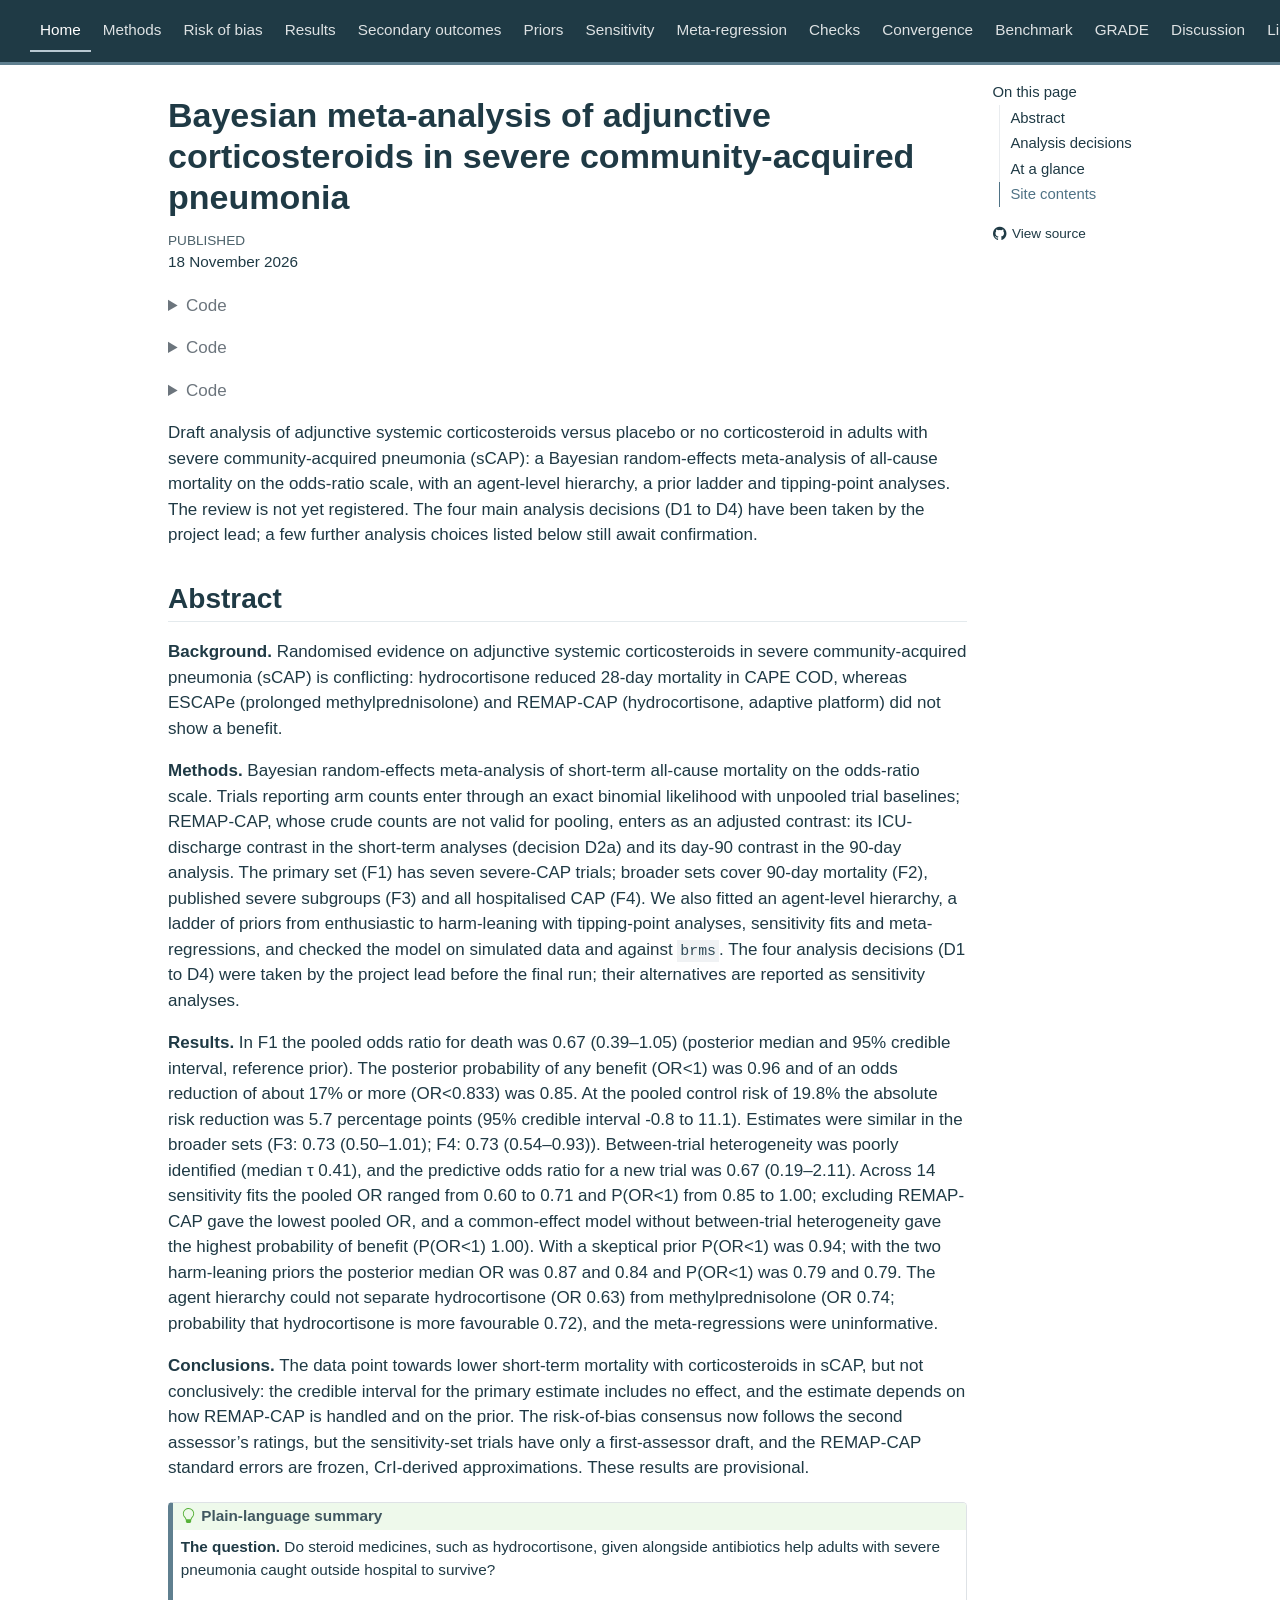
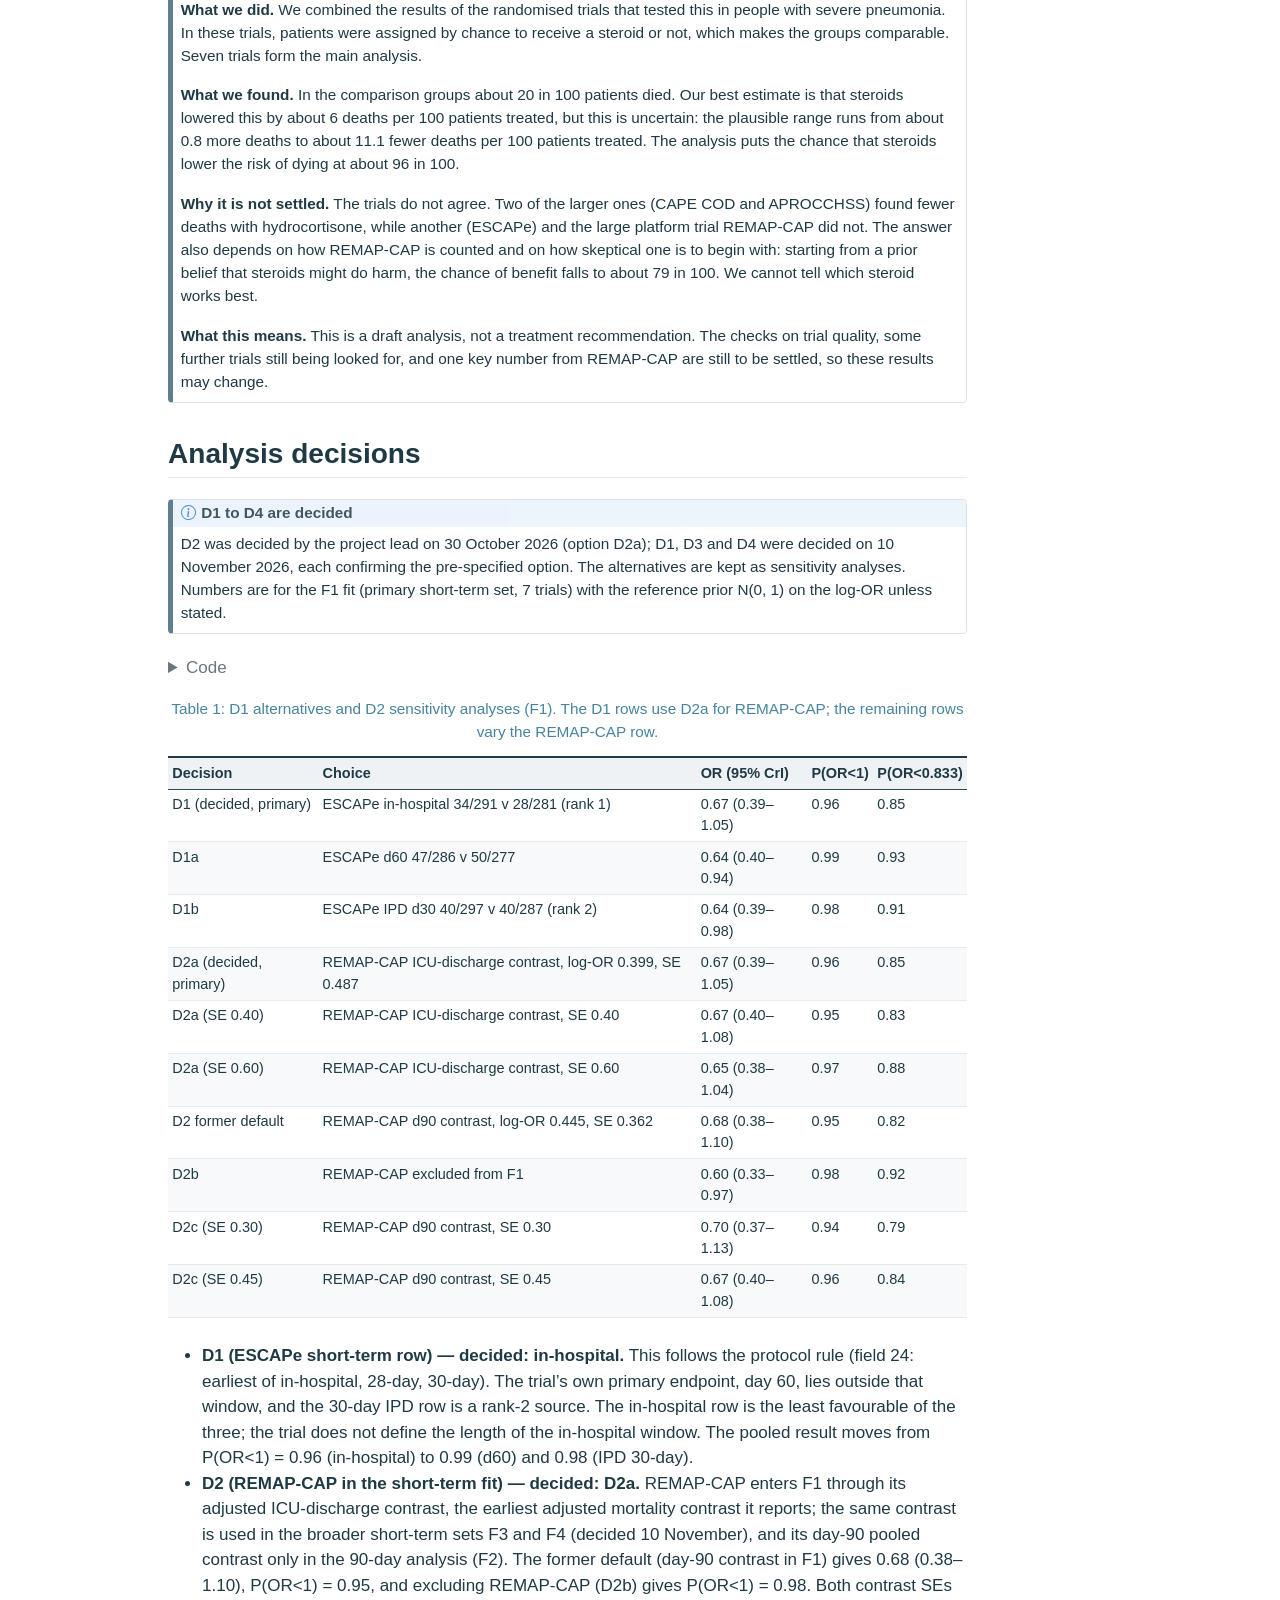
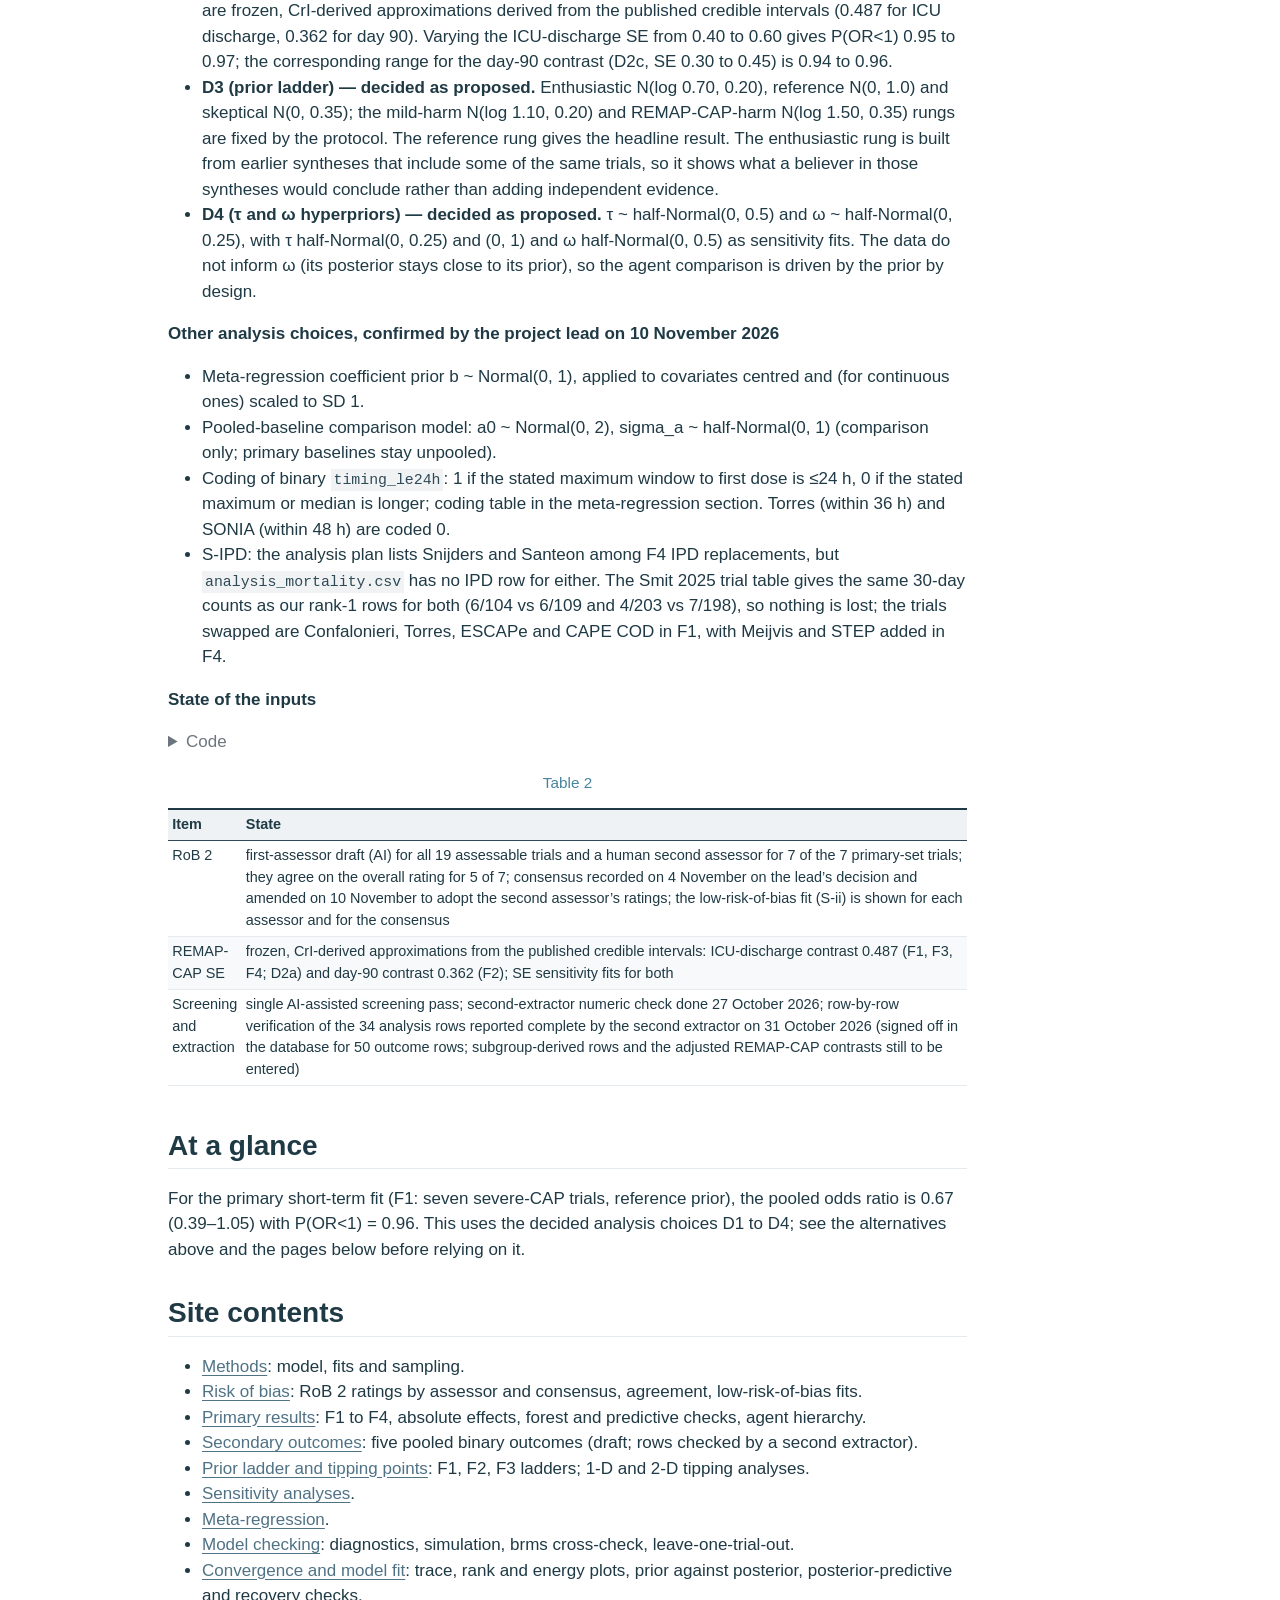
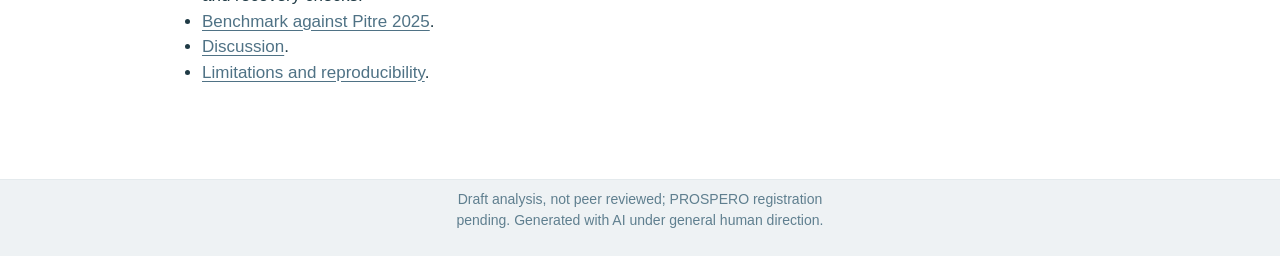
==== commit 1f940ebd: "Regenerate site: add draft GRADE page" ====
--- a/docs/index.html
+++ b/docs/index.html
@@ -7,7 +7,7 @@
 <meta name="viewport" content="width=device-width, initial-scale=1.0, user-scalable=yes">
 
 <meta name="author" content="">
-<meta name="dcterms.date" content="2026-11-11">
+<meta name="dcterms.date" content="2026-11-18">
 
 <title>Bayesian meta-analysis of adjunctive corticosteroids in severe community-acquired pneumonia – Corticosteroids in sCAP</title>
 <style>
@@ -173,6 +173,10 @@
 <span class="menu-text">Benchmark</span></a>
   </li>  
   <li class="nav-item">
+    <a class="nav-link" href="./grade.html"> 
+<span class="menu-text">GRADE</span></a>
+  </li>  
+  <li class="nav-item">
     <a class="nav-link" href="./discussion.html"> 
 <span class="menu-text">Discussion</span></a>
   </li>  
@@ -226,7 +230,7 @@
     <div>
     <div class="quarto-title-meta-heading">Published</div>
     <div class="quarto-title-meta-contents">
-      <p class="date">11 November 2026</p>
+      <p class="date">18 November 2026</p>
     </div>
   </div>
   
